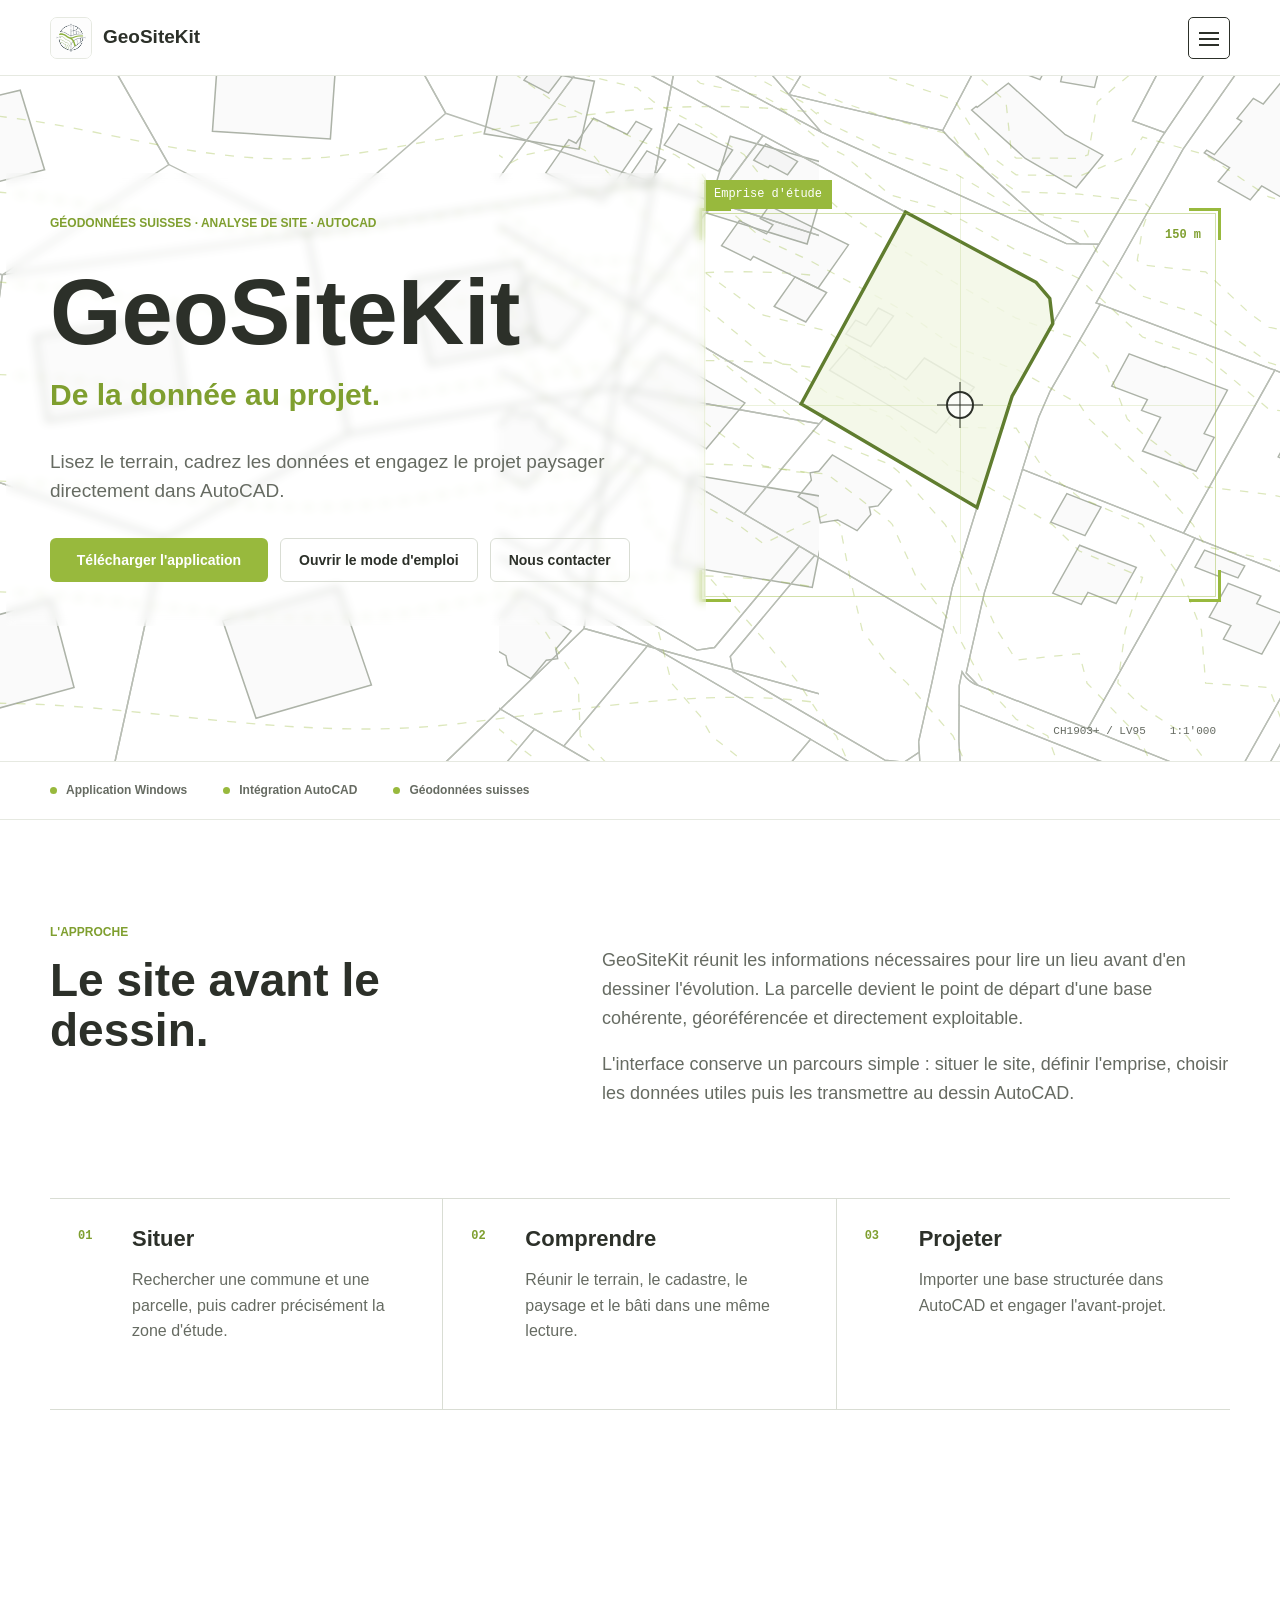
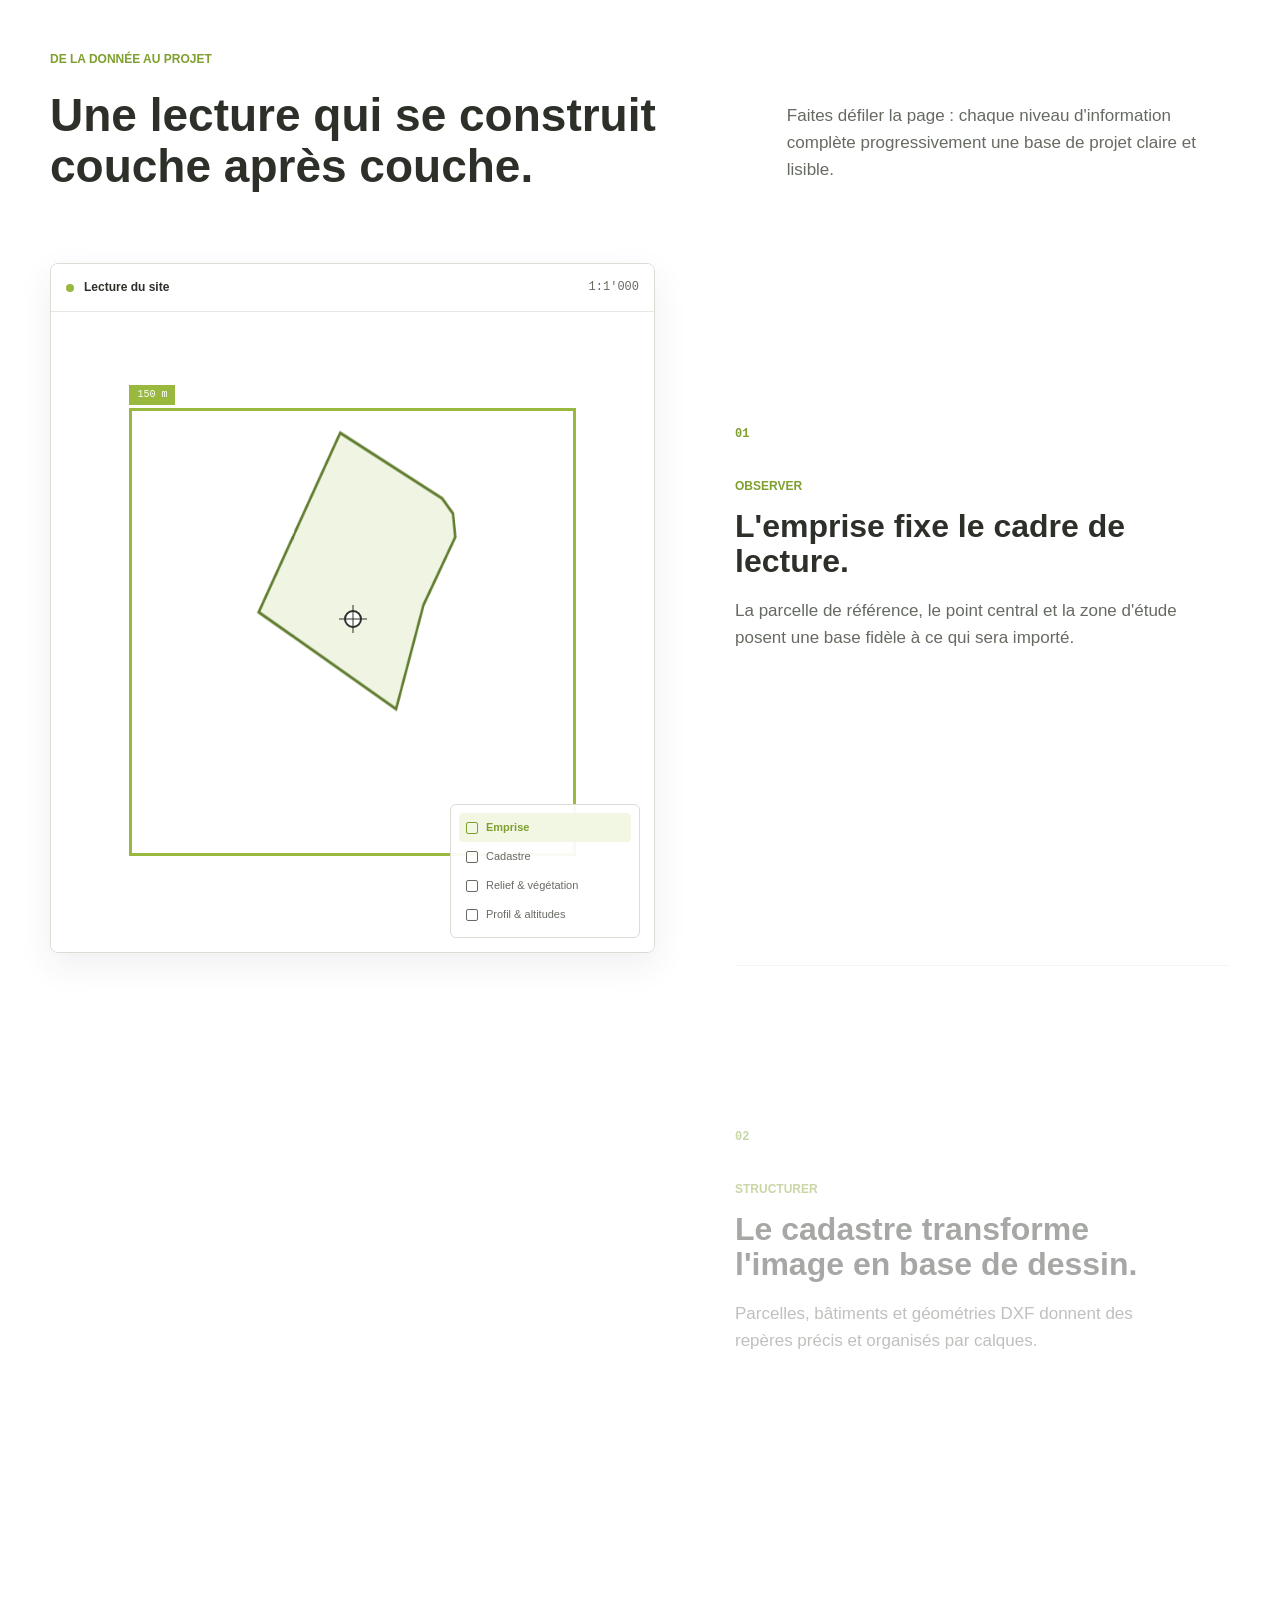
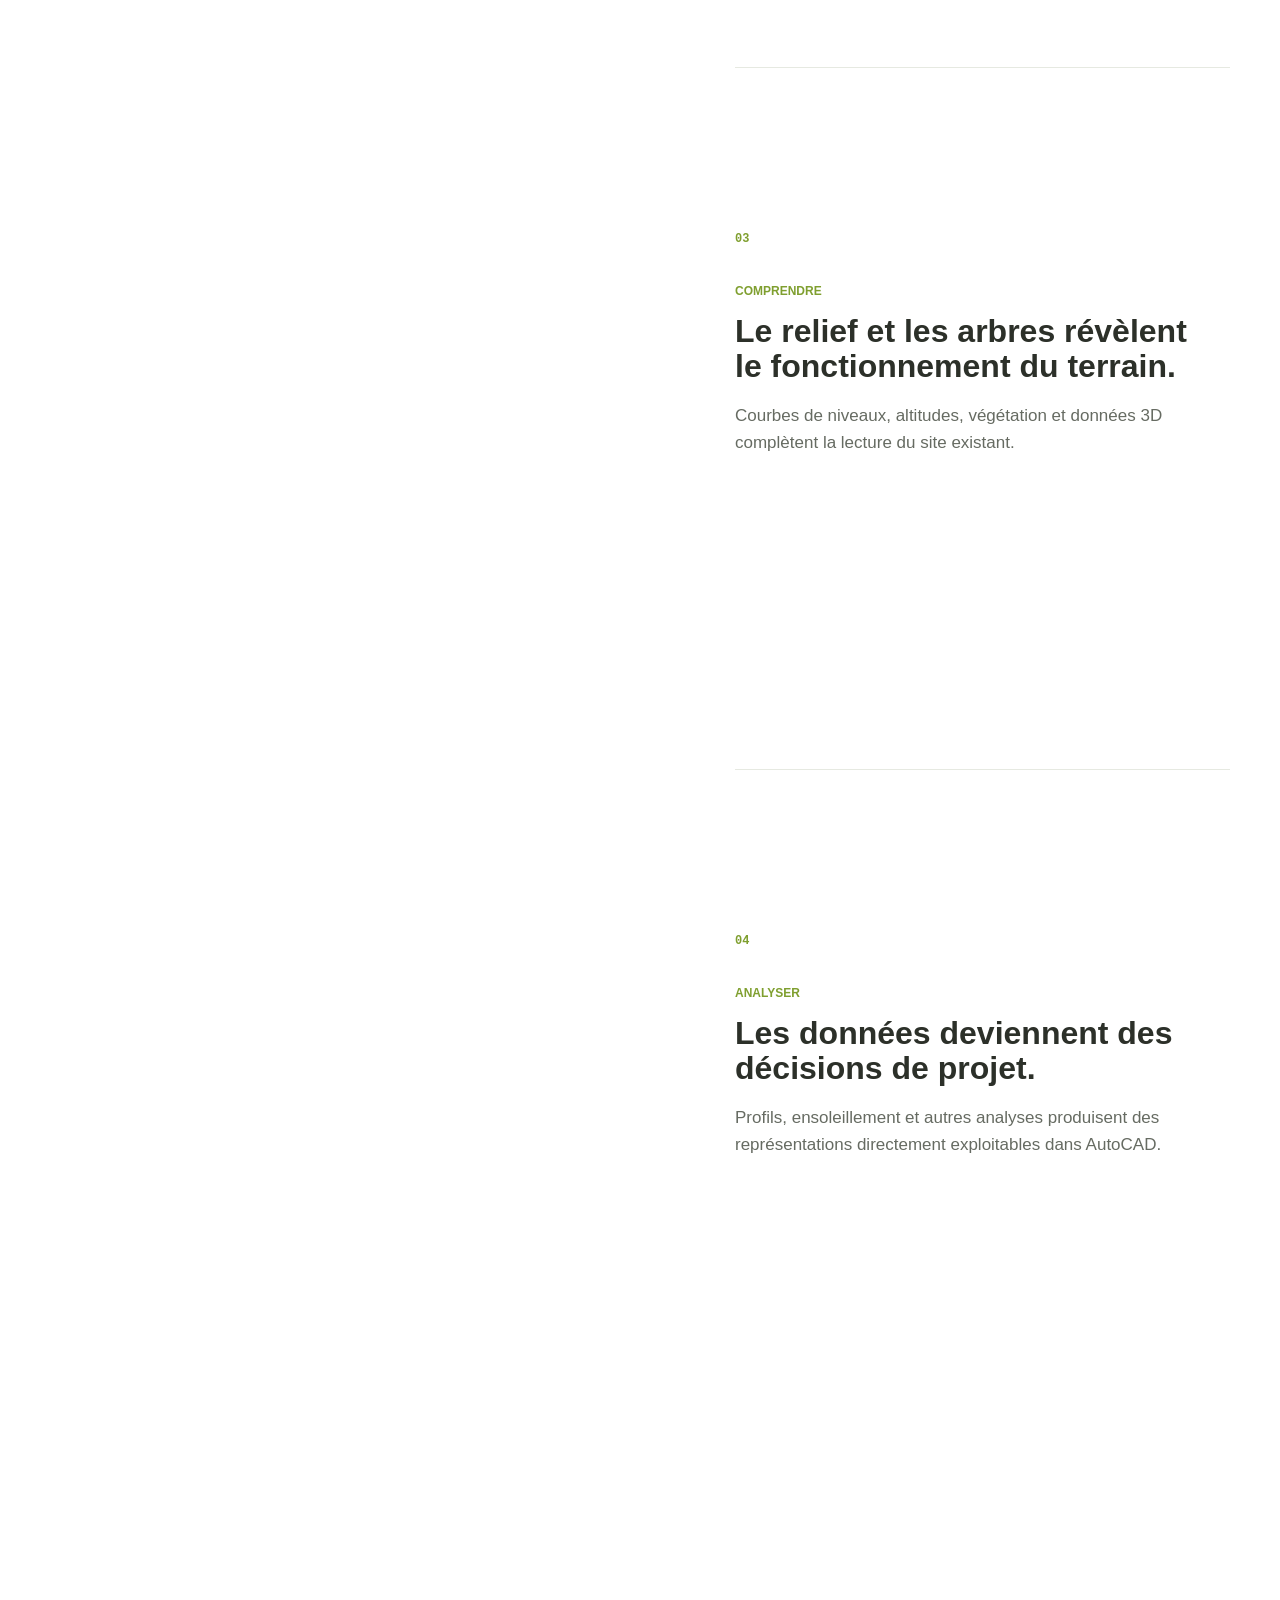
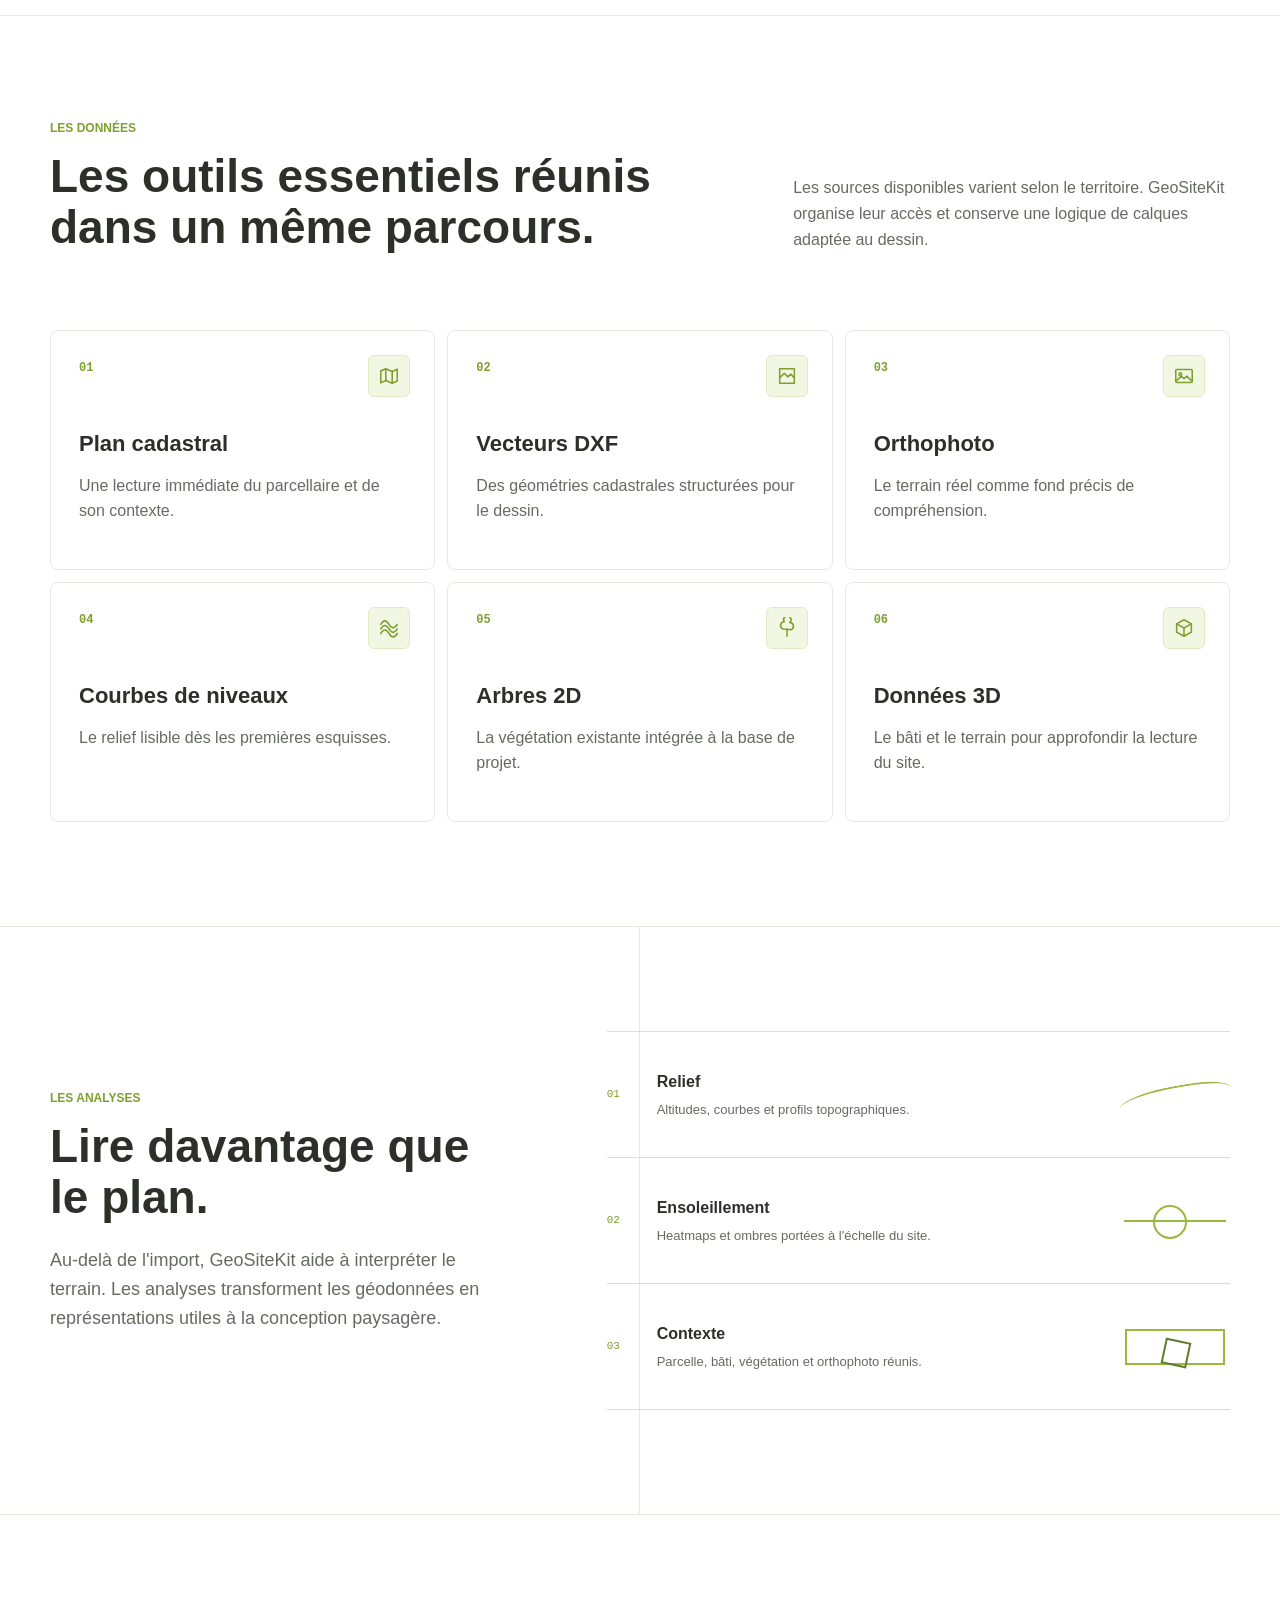
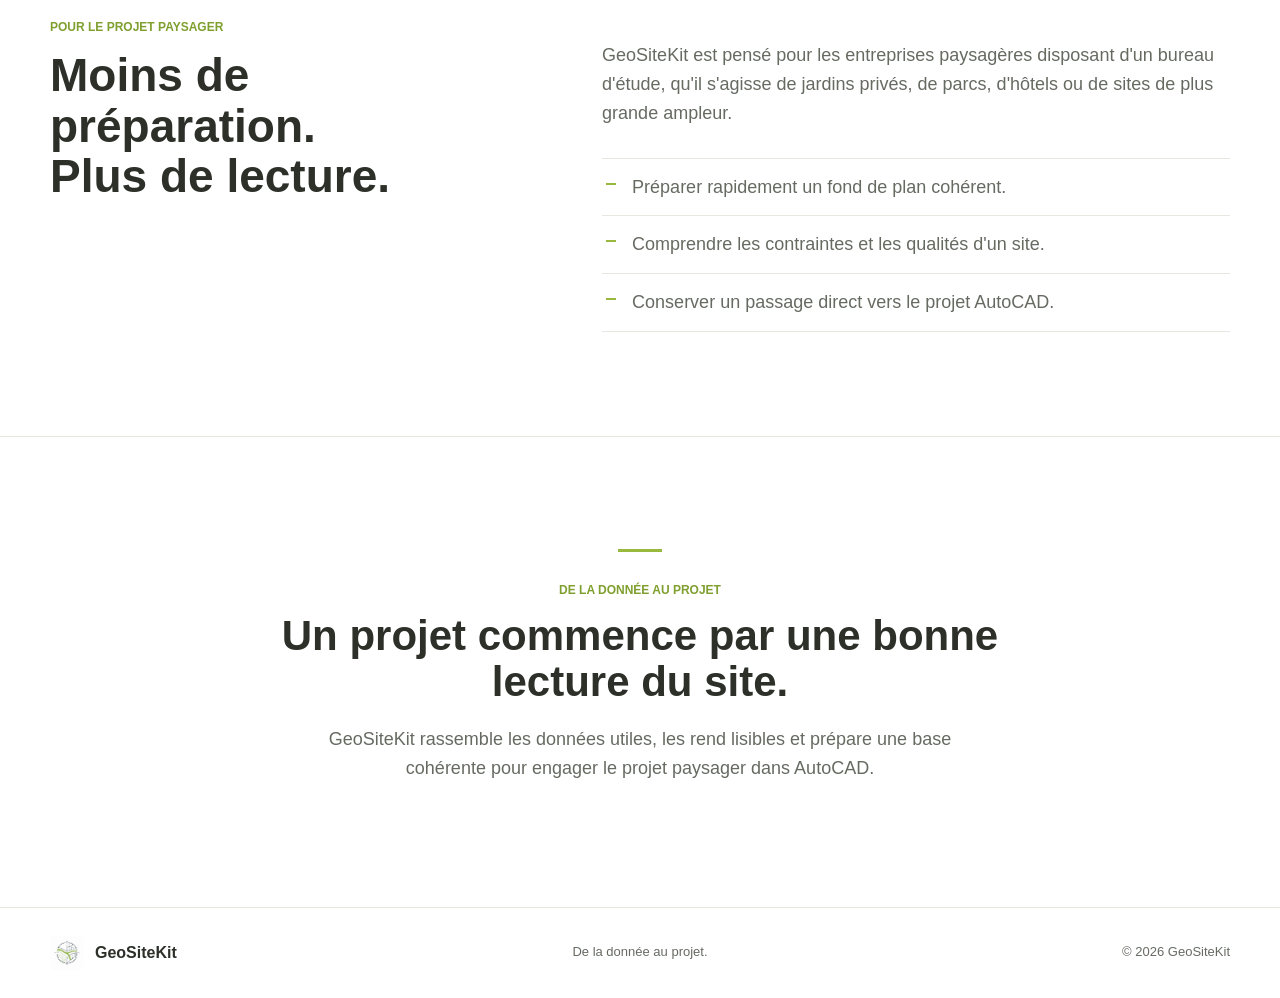
==== index.html @ 271b401c "Alleger le masque et reduire la scene d'accueil" ====
<!doctype html>
<html lang="fr">
<head>
  <meta charset="utf-8">
  <meta name="viewport" content="width=device-width, initial-scale=1">
  <meta name="description" content="GeoSiteKit rassemble et analyse les géodonnées nécessaires à la préparation des projets paysagers dans AutoCAD.">
  <meta name="theme-color" content="#ffffff">
  <meta property="og:title" content="GeoSiteKit - De la donnée au projet">
  <meta property="og:description" content="Comprendre un site et préparer une base de projet paysager à partir de géodonnées suisses.">
  <meta property="og:type" content="website">
  <meta property="og:image" content="https://www.geositekit.ch/assets/geositekit-mark-light.png?v=20260804">
  <title>GeoSiteKit - De la donnée au projet</title>
  <link rel="icon" href="assets/geositekit-mark-light.png?v=20260804" type="image/png">
  <link rel="stylesheet" href="styles.css?v=20260816">
</head>
<body>
  <a class="skip-link" href="#main">Aller au contenu</a>

  <header class="site-header" id="site-header">
    <div class="nav-shell">
      <a class="brand" href="#top" aria-label="GeoSiteKit, accueil">
        <span class="brand-mark" aria-hidden="true">
          <img src="assets/geositekit-mark-light.png?v=20260804" alt="" width="44" height="44">
        </span>
        <span>GeoSiteKit</span>
      </a>

      <button class="nav-toggle" type="button" aria-expanded="false" aria-controls="primary-nav" aria-label="Ouvrir le menu">
        <span></span><span></span><span></span>
      </button>

      <nav class="primary-nav" id="primary-nav" aria-label="Navigation principale">
        <a href="#approche">Approche</a>
        <a href="#donnees">Données</a>
        <a href="#analyse">Analyses</a>
        <a href="mode-emploi.html">Guide d'utilisation</a>
        <a href="telechargement.html" class="nav-download">Télécharger</a>
        <a href="contact.html">Contact</a>
      </nav>
    </div>
  </header>

  <main id="main">
    <section class="hero" id="top" aria-labelledby="hero-title">
      <div class="hero-scene" aria-hidden="true">
        <svg class="hero-plan-extension" viewBox="0 0 820 620" preserveAspectRatio="xMidYMid slice">
          <g class="hero-parcels" fill="none" vector-effect="non-scaling-stroke">
            <path d="M-30 16L178 0L242 112L112 198L-28 164Z"/>
            <path d="M178 0L408 -18L458 72L350 166L242 112Z"/>
            <path d="M408 -18L642 8L620 126L458 72Z"/>
            <path d="M642 8L848 58L820 190L620 126Z"/>
            <path d="M-28 164L112 198L92 354L-22 406Z"/>
            <path d="M112 198L350 166L382 322L238 404L92 354Z"/>
            <path d="M350 166L620 126L590 286L382 322Z"/>
            <path d="M620 126L820 190L838 330L590 286Z"/>
            <path d="M-22 406L92 354L238 404L196 596L-18 642Z"/>
            <path d="M238 404L382 322L590 286L566 474L392 642L196 596Z"/>
            <path d="M590 286L838 330L832 548L566 474Z"/>
            <path d="M566 474L832 548L852 650L392 642Z"/>
          </g>
          <g class="hero-buildings" vector-effect="non-scaling-stroke">
            <path d="M34 76L126 54L145 116L53 140Z"/>
            <path d="M280 30L372 36L368 92L276 86Z"/>
            <path d="M500 34L574 47L562 100L488 88Z"/>
            <path d="M680 90L758 112L740 174L662 150Z"/>
            <path d="M138 246L246 230L255 296L147 312Z"/>
            <path d="M432 202L516 188L530 252L446 268Z"/>
            <path d="M650 354L758 372L744 442L636 424Z"/>
            <path d="M284 468L374 442L400 518L310 544Z"/>
            <path d="M56 478L150 452L168 520L74 546Z"/>
          </g>
          <g class="hero-contours" fill="none" vector-effect="non-scaling-stroke">
            <path d="M-40 86C120 38 236 126 384 104S656 38 860 94"/>
            <path d="M-40 146C128 98 252 186 398 162S674 100 860 154"/>
            <path d="M-40 214C102 174 252 244 416 226S690 170 860 222"/>
            <path d="M-40 290C122 246 270 316 426 292S690 244 860 296"/>
            <path d="M-40 376C118 326 274 402 442 372S702 328 860 384"/>
            <path d="M-40 462C112 412 288 490 450 458S706 418 860 474"/>
            <path d="M-40 552C132 500 290 570 470 548S724 512 860 560"/>
          </g>
        </svg>

        <svg class="hero-plan" viewBox="0 0 900 620" preserveAspectRatio="xMidYMid slice">
          <g id="hero-ursy-parcels" class="hero-parcels" fill="none" vector-effect="non-scaling-stroke"></g>
          <g id="hero-ursy-buildings" class="hero-buildings" vector-effect="non-scaling-stroke"></g>
          <g id="hero-ursy-contours" class="hero-contours" fill="none" vector-effect="non-scaling-stroke"></g>
          <path id="hero-ursy-selection" class="hero-selection"/>
        </svg>

        <div class="hero-study-frame">
          <i class="hero-corner corner-nw"></i>
          <i class="hero-corner corner-ne"></i>
          <i class="hero-corner corner-se"></i>
          <i class="hero-corner corner-sw"></i>
          <span class="hero-frame-label">Emprise d'étude</span>
          <span class="hero-frame-radius">150 m</span>
          <span class="hero-crosshair"></span>
        </div>

        <div class="hero-plan-meta">
          <span>CH1903+ / LV95</span>
          <span>1:1'000</span>
        </div>
      </div>

      <div class="hero-content">
        <div class="hero-copy-block">
          <p class="hero-kicker">Géodonnées suisses · Analyse de site · AutoCAD</p>
          <div class="hero-heading">
            <h1 id="hero-title">GeoSiteKit</h1>
            <p class="hero-tagline">De la donnée au projet.</p>
          </div>
          <p class="hero-copy">Lisez le terrain, cadrez les données et engagez le projet paysager directement dans AutoCAD.</p>
          <div class="hero-actions">
            <a class="button button-primary button-download" href="telechargement.html?download=1">Télécharger l'application</a>
            <a class="button button-ghost" href="mode-emploi.html">Ouvrir le mode d'emploi</a>
            <a class="button button-ghost" href="contact.html">Nous contacter</a>
          </div>
        </div>
      </div>

      <div class="hero-status" aria-label="Informations produit">
        <span>Application Windows</span>
        <span>Intégration AutoCAD</span>
        <span>Géodonnées suisses</span>
      </div>
    </section>

    <section class="approach section" id="approche">
      <div class="section-shell approach-grid reveal">
        <div>
          <p class="section-label">L'approche</p>
          <h2>Le site avant le dessin.</h2>
        </div>
        <div class="approach-copy">
          <p>GeoSiteKit réunit les informations nécessaires pour lire un lieu avant d'en dessiner l'évolution. La parcelle devient le point de départ d'une base cohérente, géoréférencée et directement exploitable.</p>
          <p>L'interface conserve un parcours simple : situer le site, définir l'emprise, choisir les données utiles puis les transmettre au dessin AutoCAD.</p>
        </div>
      </div>

      <div class="section-shell workflow reveal" aria-label="Déroulement d'une préparation de site">
        <article>
          <span class="step-number">01</span>
          <div>
            <h3>Situer</h3>
            <p>Rechercher une commune et une parcelle, puis cadrer précisément la zone d'étude.</p>
          </div>
        </article>
        <article>
          <span class="step-number">02</span>
          <div>
            <h3>Comprendre</h3>
            <p>Réunir le terrain, le cadastre, le paysage et le bâti dans une même lecture.</p>
          </div>
        </article>
        <article>
          <span class="step-number">03</span>
          <div>
            <h3>Projeter</h3>
            <p>Importer une base structurée dans AutoCAD et engager l'avant-projet.</p>
          </div>
        </article>
      </div>
    </section>

    <section class="layer-story" id="donnees" aria-labelledby="layer-title">
      <div class="section-shell layer-intro reveal">
        <p class="section-label">De la donnée au projet</p>
        <h2 id="layer-title">Une lecture qui se construit couche après couche.</h2>
        <p>Faites défiler la page : chaque niveau d'information complète progressivement une base de projet claire et lisible.</p>
      </div>

      <div class="section-shell layer-layout">
        <div class="layer-stage-wrap">
          <div class="layer-stage" id="layer-stage" data-active="0" aria-label="Démonstration visuelle des couches GeoSiteKit">
            <div class="map-toolbar" aria-hidden="true">
              <span class="window-dot"></span>
              <strong>Lecture du site</strong>
              <span class="map-scale">1:1'000</span>
            </div>

            <div class="map-viewport">
              <svg class="map-overlay overlay-cadastre parallax-layer" data-depth="0.34" viewBox="0 0 900 620" preserveAspectRatio="xMidYMid slice" aria-hidden="true">
                <g id="ursy-parcels" fill="none" stroke="currentColor" stroke-width="1.35" vector-effect="non-scaling-stroke"></g>
                <g id="ursy-buildings" stroke="currentColor" stroke-width="1.4" vector-effect="non-scaling-stroke"></g>
              </svg>

              <svg class="map-overlay map-selection parallax-layer" data-depth="0.34" viewBox="0 0 900 620" preserveAspectRatio="xMidYMid slice" aria-hidden="true">
                <path id="ursy-selection"/>
              </svg>

              <svg class="map-overlay overlay-relief parallax-layer" data-depth="0.58" viewBox="0 0 900 620" preserveAspectRatio="xMidYMid slice" aria-hidden="true">
                <g id="ursy-contours" fill="none" stroke="currentColor" stroke-width="1.15" vector-effect="non-scaling-stroke"></g>
                <g fill="currentColor" stroke="none">
                  <text x="108" y="446">742.0</text>
                  <text x="674" y="194">760.0</text>
                </g>
              </svg>

              <svg class="map-overlay overlay-trees parallax-layer" data-depth="0.72" viewBox="0 0 900 620" preserveAspectRatio="xMidYMid slice" aria-hidden="true">
                <defs>
                  <g id="tree-symbol" fill="white" stroke="currentColor" stroke-width="1.45" vector-effect="non-scaling-stroke">
                    <path d="M0-23C8-23 13-18 15-12C23-11 27-4 24 3C29 11 22 19 14 19C9 27-2 28-8 21C-17 25-25 18-23 9C-30 3-26-7-18-10C-17-19-8-25 0-23Z"/>
                    <circle cx="0" cy="0" r="4" fill="none"/>
                    <path d="M-12 0H12M0-12V12" fill="none"/>
                  </g>
                </defs>
                <g>
                  <use href="#tree-symbol" transform="translate(146 164) scale(1.05)"/>
                  <use href="#tree-symbol" transform="translate(222 238) scale(.78)"/>
                  <use href="#tree-symbol" transform="translate(748 424) scale(1.18)"/>
                </g>
              </svg>

              <div class="map-outside-fade" aria-hidden="true">
                <i class="outside-top"></i>
                <i class="outside-right"></i>
                <i class="outside-bottom"></i>
                <i class="outside-left"></i>
              </div>

              <svg class="map-analysis parallax-layer" data-depth="0.9" viewBox="0 0 900 620" preserveAspectRatio="xMidYMid slice" aria-hidden="true">
                <g class="analysis-trace" fill="none" stroke="currentColor" vector-effect="non-scaling-stroke">
                  <path d="M286 132L600 350" stroke-width="1.7" stroke-dasharray="9 7"/>
                  <circle cx="286" cy="132" r="5" fill="white" stroke-width="1.7"/>
                  <circle cx="600" cy="350" r="5" fill="white" stroke-width="1.7"/>
                </g>
                <g class="analysis-labels" fill="currentColor">
                  <text x="268" y="114">A</text><text x="610" y="368">A'</text>
                </g>
              </svg>

              <svg class="profile-graphic" viewBox="0 0 540 190" preserveAspectRatio="xMidYMid meet" aria-hidden="true">
                <path class="profile-ground" d="M14 150C62 144 88 125 128 130S200 138 258 108S330 72 388 82S466 110 526 66L526 165H14Z"/>
                <path class="profile-line" d="M14 150C62 144 88 125 128 130S200 138 258 108S330 72 388 82S466 110 526 66"/>
                <path class="profile-base" d="M14 165H526"/>
                <g class="profile-points">
                  <path d="M92 125V165M258 108V165M388 82V165"/>
                  <circle cx="92" cy="125" r="3"/><circle cx="258" cy="108" r="3"/><circle cx="388" cy="82" r="3"/>
                </g>
                <g class="profile-values">
                  <text x="58" y="112">741.20 m</text>
                  <text x="224" y="95">749.65 m</text>
                  <text x="354" y="69">760.10 m</text>
                  <text x="14" y="187">PROFIL A-A'</text>
                </g>
              </svg>

              <div class="map-bbox" aria-hidden="true">
                <span class="map-center"></span>
                <small>150 m</small>
              </div>

              <div class="layer-legend" aria-hidden="true">
                <button class="legend-item is-active" type="button" data-legend="0"><i></i>Emprise</button>
                <button class="legend-item" type="button" data-legend="1"><i></i>Cadastre</button>
                <button class="legend-item" type="button" data-legend="2"><i></i>Relief & végétation</button>
                <button class="legend-item" type="button" data-legend="3"><i></i>Profil & altitudes</button>
              </div>
            </div>
          </div>
        </div>

        <div class="layer-steps">
          <article class="layer-step is-active" id="layer-emprise" data-step="0">
            <span class="step-marker">01</span>
            <p class="section-label">Observer</p>
            <h3>L'emprise fixe le cadre de lecture.</h3>
            <p>La parcelle de référence, le point central et la zone d'étude posent une base fidèle à ce qui sera importé.</p>
          </article>
          <article class="layer-step" id="layer-cadastre" data-step="1">
            <span class="step-marker">02</span>
            <p class="section-label">Structurer</p>
            <h3>Le cadastre transforme l'image en base de dessin.</h3>
            <p>Parcelles, bâtiments et géométries DXF donnent des repères précis et organisés par calques.</p>
          </article>
          <article class="layer-step" id="layer-relief" data-step="2">
            <span class="step-marker">03</span>
            <p class="section-label">Comprendre</p>
            <h3>Le relief et les arbres révèlent le fonctionnement du terrain.</h3>
            <p>Courbes de niveaux, altitudes, végétation et données 3D complètent la lecture du site existant.</p>
          </article>
          <article class="layer-step" id="layer-profil" data-step="3">
            <span class="step-marker">04</span>
            <p class="section-label">Analyser</p>
            <h3>Les données deviennent des décisions de projet.</h3>
            <p>Profils, ensoleillement et autres analyses produisent des représentations directement exploitables dans AutoCAD.</p>
          </article>
        </div>
      </div>
    </section>

    <section class="modules section" aria-labelledby="modules-title">
      <div class="section-shell">
        <div class="section-heading reveal">
          <div>
            <p class="section-label">Les données</p>
            <h2 id="modules-title">Les outils essentiels réunis dans un même parcours.</h2>
          </div>
          <p>Les sources disponibles varient selon le territoire. GeoSiteKit organise leur accès et conserve une logique de calques adaptée au dessin.</p>
        </div>

        <div class="module-grid">
          <article class="module-item reveal">
            <span class="module-icon" aria-hidden="true">
              <svg viewBox="0 0 24 24"><path d="M3 6.5 8.5 4l7 3 5.5-2.5v13L15.5 20l-7-3L3 19.5z"/><path d="M8.5 4v13M15.5 7v13"/></svg>
            </span>
            <span class="module-index">01</span>
            <h3>Plan cadastral</h3>
            <p>Une lecture immédiate du parcellaire et de son contexte.</p>
          </article>
          <article class="module-item reveal">
            <span class="module-icon" aria-hidden="true">
              <svg viewBox="0 0 24 24"><path d="M4 4h16v16H4z"/><path d="m4 14 5-5 4 4 3-3 4 4"/></svg>
            </span>
            <span class="module-index">02</span>
            <h3>Vecteurs DXF</h3>
            <p>Des géométries cadastrales structurées pour le dessin.</p>
          </article>
          <article class="module-item reveal">
            <span class="module-icon" aria-hidden="true">
              <svg viewBox="0 0 24 24"><rect x="3" y="5" width="18" height="14" rx="1"/><circle cx="8" cy="10" r="1.5"/><path d="m4 17 5-5 3 3 3-3 5 5"/></svg>
            </span>
            <span class="module-index">03</span>
            <h3>Orthophoto</h3>
            <p>Le terrain réel comme fond précis de compréhension.</p>
          </article>
          <article class="module-item reveal">
            <span class="module-icon" aria-hidden="true">
              <svg viewBox="0 0 24 24"><path d="M3 18c3-5 6-5 9 0s6 5 9 0"/><path d="M3 13c3-5 6-5 9 0s6 5 9 0"/><path d="M3 8c3-5 6-5 9 0s6 5 9 0"/></svg>
            </span>
            <span class="module-index">04</span>
            <h3>Courbes de niveaux</h3>
            <p>Le relief lisible dès les premières esquisses.</p>
          </article>
          <article class="module-item reveal">
            <span class="module-icon" aria-hidden="true">
              <svg viewBox="0 0 24 24"><path d="M12 21v-8"/><path d="M8 13a4 4 0 0 1 1-7.87A4 4 0 1 1 15 6a4 4 0 0 1 1 7.87Z"/></svg>
            </span>
            <span class="module-index">05</span>
            <h3>Arbres 2D</h3>
            <p>La végétation existante intégrée à la base de projet.</p>
          </article>
          <article class="module-item reveal">
            <span class="module-icon" aria-hidden="true">
              <svg viewBox="0 0 24 24"><path d="m12 3 8 4.5v9L12 21l-8-4.5v-9Z"/><path d="m4 7.5 8 4.5 8-4.5M12 12v9"/></svg>
            </span>
            <span class="module-index">06</span>
            <h3>Données 3D</h3>
            <p>Le bâti et le terrain pour approfondir la lecture du site.</p>
          </article>
        </div>
      </div>
    </section>

    <section class="analysis section" id="analyse" aria-labelledby="analysis-title">
      <div class="section-shell analysis-grid">
        <div class="analysis-copy reveal">
          <p class="section-label section-label-light">Les analyses</p>
          <h2 id="analysis-title">Lire davantage que le plan.</h2>
          <p>Au-delà de l'import, GeoSiteKit aide à interpréter le terrain. Les analyses transforment les géodonnées en représentations utiles à la conception paysagère.</p>
        </div>

        <div class="analysis-board reveal" aria-label="Exemples d'analyses GeoSiteKit">
          <div class="analysis-row">
            <span>01</span>
            <div><strong>Relief</strong><small>Altitudes, courbes et profils topographiques.</small></div>
            <i class="analysis-line analysis-line-profile" aria-hidden="true"></i>
          </div>
          <div class="analysis-row">
            <span>02</span>
            <div><strong>Ensoleillement</strong><small>Heatmaps et ombres portées à l'échelle du site.</small></div>
            <i class="analysis-line analysis-line-sun" aria-hidden="true"></i>
          </div>
          <div class="analysis-row">
            <span>03</span>
            <div><strong>Contexte</strong><small>Parcelle, bâti, végétation et orthophoto réunis.</small></div>
            <i class="analysis-line analysis-line-context" aria-hidden="true"></i>
          </div>
        </div>
      </div>
    </section>

    <section class="project section">
      <div class="section-shell project-grid reveal">
        <div>
          <p class="section-label">Pour le projet paysager</p>
          <h2>Moins de préparation.<br>Plus de lecture.</h2>
        </div>
        <div class="project-copy">
          <p>GeoSiteKit est pensé pour les entreprises paysagères disposant d'un bureau d'étude, qu'il s'agisse de jardins privés, de parcs, d'hôtels ou de sites de plus grande ampleur.</p>
          <ul>
            <li>Préparer rapidement un fond de plan cohérent.</li>
            <li>Comprendre les contraintes et les qualités d'un site.</li>
            <li>Conserver un passage direct vers le projet AutoCAD.</li>
          </ul>
        </div>
      </div>
    </section>

    <section class="conclusion-section" id="conclusion">
      <div class="section-shell conclusion-inner reveal">
        <span class="conclusion-rule" aria-hidden="true"></span>
        <p class="section-label">De la donnée au projet</p>
        <h2>Un projet commence par une bonne lecture du site.</h2>
        <p>GeoSiteKit rassemble les données utiles, les rend lisibles et prépare une base cohérente pour engager le projet paysager dans AutoCAD.</p>
      </div>
    </section>
  </main>

  <footer class="site-footer">
    <div class="section-shell footer-inner">
      <a class="footer-brand" href="#top">
        <img src="assets/geositekit-mark-light.png?v=20260804" alt="" width="34" height="34">
        <span>GeoSiteKit</span>
      </a>
      <p>De la donnée au projet.</p>
      <p>© <span id="year"></span> GeoSiteKit</p>
    </div>
  </footer>

  <script src="assets/ursy-scene.js?v=20260813"></script>
  <script src="script.js?v=20260811"></script>
</body>
</html>
---- styles.css ----
:root {
  --accent: #98b93d;
  --accent-dark: #7f9f2f;
  --accent-soft: #f2f7e4;
  --accent-border: #dfecc1;
  --text: #2c3029;
  --muted: #666b62;
  --border: #e6e9e1;
  --border-strong: #d9ddd4;
  --background: #ffffff;
  --card: #ffffff;
  --import: #98b93d;
  --parcel: #607d2f;
  --cyan: #7f9f2f;
  --max-width: 1180px;
  --header-height: 76px;
}

* {
  box-sizing: border-box;
}

html {
  scroll-behavior: smooth;
  scroll-padding-top: 88px;
}

body {
  margin: 0;
  overflow-x: hidden;
  background: var(--background);
  color: var(--text);
  font-family: "Segoe UI", Roboto, Arial, Helvetica, sans-serif;
  font-size: 16px;
  line-height: 1.6;
  letter-spacing: 0;
  -webkit-font-smoothing: antialiased;
}

img,
svg {
  display: block;
  max-width: 100%;
}

a {
  color: inherit;
}

button,
input {
  font: inherit;
}

.skip-link {
  position: fixed;
  z-index: 200;
  top: 12px;
  left: 12px;
  padding: 9px 13px;
  border-radius: 5px;
  background: var(--card);
  color: var(--text);
  transform: translateY(-160%);
}

.skip-link:focus {
  transform: translateY(0);
}

.site-header {
  position: fixed;
  z-index: 100;
  top: 0;
  right: 0;
  left: 0;
  height: var(--header-height);
  border-bottom: 1px solid var(--border);
  background: rgba(255, 255, 255, 0.97);
  color: var(--text);
  transition: background-color 180ms ease, color 180ms ease, border-color 180ms ease;
}

.site-header.is-scrolled {
  border-bottom: 1px solid var(--border);
  background: rgba(255, 255, 255, 0.97);
  color: var(--text);
  backdrop-filter: blur(12px);
}

.site-header.is-scrolled .brand,
.site-header.is-scrolled .primary-nav a,
.site-header.is-scrolled .nav-toggle {
  color: var(--text);
}

.nav-shell,
.section-shell {
  width: min(calc(100% - 48px), var(--max-width));
  margin: 0 auto;
}

.nav-shell {
  height: 100%;
  display: flex;
  align-items: center;
  justify-content: space-between;
  border-bottom: 0;
}

.site-header.is-scrolled .nav-shell {
  border-bottom-color: transparent;
}

.brand,
.footer-brand {
  display: inline-flex;
  align-items: center;
  gap: 11px;
  font-weight: 750;
  text-decoration: none;
}

.brand {
  font-size: 19px;
}

.brand-mark {
  position: relative;
  width: 42px;
  height: 42px;
  flex: 0 0 42px;
  overflow: hidden;
  border: 1px solid var(--border);
  border-radius: 7px;
  background: #ffffff;
}

.brand-mark img {
  position: absolute;
  inset: 0;
  width: 100%;
  height: 100%;
  object-fit: contain;
}

.brand-mark.image-missing::after {
  position: absolute;
  inset: 0;
  display: grid;
  place-items: center;
  color: var(--text);
  content: "GK";
  font-family: Consolas, "Courier New", monospace;
  font-size: 12px;
  font-weight: 700;
}

.primary-nav {
  position: absolute;
  top: 66px;
  right: max(24px, calc((100% - var(--max-width)) / 2));
  z-index: 30;
  width: 286px;
  padding: 12px;
  display: none;
  align-items: stretch;
  flex-direction: column;
  gap: 0;
  border: 1px solid var(--border-strong);
  border-radius: 7px;
  background: #ffffff;
  color: var(--text);
  box-shadow: 0 18px 38px rgba(44, 48, 41, 0.12);
}

.primary-nav.is-open {
  display: flex;
}

.primary-nav a {
  padding: 10px 9px;
  border-radius: 4px;
  font-size: 13px;
  font-weight: 650;
  text-decoration: none;
}

.primary-nav a:hover,
.primary-nav a:focus-visible,
.primary-nav a[aria-current="page"] {
  background: var(--accent-soft);
  color: var(--accent-dark);
  outline: none;
}

.primary-nav .nav-download {
  color: var(--accent-dark);
  font-weight: 750;
}


.nav-toggle {
  display: block;
  width: 42px;
  height: 42px;
  padding: 10px;
  border: 1px solid currentColor;
  border-radius: 5px;
  background: transparent;
  color: inherit;
  cursor: pointer;
}

.nav-toggle span {
  display: block;
  width: 100%;
  height: 2px;
  margin: 4px 0;
  background: currentColor;
  transition: opacity 160ms ease, transform 160ms ease;
}

.nav-toggle[aria-expanded="true"] span:nth-child(1) {
  transform: translateY(6px) rotate(45deg);
}

.nav-toggle[aria-expanded="true"] span:nth-child(2) {
  opacity: 0;
}

.nav-toggle[aria-expanded="true"] span:nth-child(3) {
  transform: translateY(-6px) rotate(-45deg);
}

.hero {
  position: relative;
  height: min(820px, calc(100svh - 32px));
  min-height: 700px;
  overflow: hidden;
  border-bottom: 1px solid var(--border);
  background: #ffffff;
  color: var(--text);
}

.hero-scene {
  position: absolute;
  z-index: 1;
  top: var(--header-height);
  right: 0;
  bottom: 58px;
  left: 0;
  overflow: hidden;
  pointer-events: none;
  transform: translate3d(0, calc(var(--hero-shift, 0px) * 0.32), 0);
}

.hero-plan {
  position: absolute;
  top: -4%;
  right: -5%;
  width: min(66vw, 1040px);
  height: 108%;
  max-width: none;
}

.hero-plan-extension {
  position: absolute;
  top: -8%;
  left: -4%;
  width: min(68vw, 1100px);
  height: 116%;
  max-width: none;
}

.hero-parcels path {
  fill: none;
  stroke: #b9beb5;
  stroke-width: 1.15;
}

.hero-buildings path {
  fill: rgba(44, 48, 41, 0.025);
  stroke: #adb3a8;
  stroke-width: 1.2;
}

.hero-contours path {
  fill: none;
  stroke: var(--accent);
  stroke-width: 1.05;
  stroke-dasharray: 7 8;
  opacity: 0.34;
}

.hero-selection {
  fill: rgba(242, 247, 228, 0.82);
  stroke: var(--parcel);
  stroke-width: 3.4;
  vector-effect: non-scaling-stroke;
}

.hero-study-frame {
  position: absolute;
  top: 20%;
  right: max(5vw, calc((100% - var(--max-width)) / 2));
  width: min(40vw, 560px);
  height: 56%;
  border: 1px solid rgba(152, 185, 61, 0.44);
}

.hero-study-frame::before,
.hero-study-frame::after {
  position: absolute;
  background: rgba(152, 185, 61, 0.18);
  content: "";
}

.hero-study-frame::before {
  top: 50%;
  right: -8%;
  left: -8%;
  height: 1px;
}

.hero-study-frame::after {
  top: -10%;
  bottom: -10%;
  left: 50%;
  width: 1px;
}

.hero-corner {
  position: absolute;
  z-index: 2;
  width: 32px;
  height: 32px;
  border-color: var(--accent);
  border-style: solid;
}

.corner-nw { top: -6px; left: -6px; border-width: 3px 0 0 3px; }
.corner-ne { top: -6px; right: -6px; border-width: 3px 3px 0 0; }
.corner-se { right: -6px; bottom: -6px; border-width: 0 3px 3px 0; }
.corner-sw { bottom: -6px; left: -6px; border-width: 0 0 3px 3px; }

.hero-frame-label,
.hero-frame-radius,
.hero-plan-meta {
  font-family: Consolas, "Courier New", monospace;
  letter-spacing: 0;
}

.hero-frame-label {
  position: absolute;
  top: -34px;
  left: -1px;
  padding: 5px 10px;
  background: var(--accent);
  color: #ffffff;
  font-size: 12px;
}

.hero-frame-radius {
  position: absolute;
  top: 12px;
  right: 14px;
  color: var(--accent-dark);
  font-size: 12px;
  font-weight: 700;
}

.hero-crosshair {
  position: absolute;
  z-index: 3;
  top: 50%;
  left: 50%;
  width: 28px;
  height: 28px;
  border: 2px solid var(--text);
  border-radius: 50%;
  background: rgba(255, 255, 255, 0.72);
  transform: translate(-50%, -50%);
}

.hero-crosshair::before,
.hero-crosshair::after {
  position: absolute;
  top: 50%;
  left: 50%;
  background: var(--text);
  content: "";
  transform: translate(-50%, -50%);
}

.hero-crosshair::before { width: 46px; height: 1px; }
.hero-crosshair::after { width: 1px; height: 46px; }

.hero-plan-meta {
  position: absolute;
  right: max(5vw, calc((100% - var(--max-width)) / 2));
  bottom: 20px;
  display: flex;
  gap: 24px;
  color: var(--muted);
  font-size: 11px;
}

.hero-content {
  position: relative;
  z-index: 3;
  width: min(calc(100% - 48px), var(--max-width));
  height: calc(100% - 58px);
  margin: 0 auto;
  padding: 112px 0 74px;
  display: flex;
  align-items: center;
}

.hero-kicker,
.section-label {
  margin: 0 0 14px;
  color: var(--accent-dark);
  font-size: 12px;
  font-weight: 750;
  line-height: 1.4;
  text-transform: uppercase;
}

.hero-kicker {
  margin-bottom: 30px;
  color: var(--accent-dark);
}

.hero-heading {
  min-width: 0;
}

.hero-heading {
  max-width: 660px;
  margin-bottom: 28px;
}

.hero-copy-block {
  width: min(700px, 61%);
  margin-left: -44px;
  padding: 42px 44px 44px;
  border: 0;
  border-radius: 0;
  background: rgba(255, 255, 255, 0.24);
  box-shadow: none;
  backdrop-filter: blur(4px);
  -webkit-backdrop-filter: blur(4px);
}

h1,
h2,
h3,
p {
  letter-spacing: 0;
}

h1,
h2,
h3 {
  margin-top: 0;
  line-height: 1.1;
}

h1 {
  max-width: 760px;
  margin-bottom: 8px;
  font-size: 92px;
  font-weight: 730;
}

h2 {
  max-width: 780px;
  margin-bottom: 24px;
  font-size: 46px;
  font-weight: 690;
}

h3 {
  margin-bottom: 12px;
  font-size: 22px;
}

.hero-tagline {
  margin: 0;
  color: var(--accent-dark);
  font-size: 30px;
  font-weight: 660;
}

.hero-copy {
  max-width: 560px;
  margin: 0 0 32px;
  font-size: 19px;
  line-height: 1.55;
  color: var(--muted);
}

.hero-actions {
  display: flex;
  flex-wrap: wrap;
  gap: 12px;
}

.hero-actions .button-download {
  min-width: 218px;
}

.button {
  min-height: 44px;
  display: inline-flex;
  align-items: center;
  justify-content: center;
  padding: 10px 18px;
  border: 1px solid transparent;
  border-radius: 6px;
  font-size: 14px;
  font-weight: 700;
  text-decoration: none;
  transition: background-color 160ms ease, border-color 160ms ease, color 160ms ease, transform 160ms ease;
}

.button:hover,
.button:focus-visible {
  transform: translateY(-2px);
}

.button-primary {
  background: var(--accent);
  color: #ffffff;
}

.button-primary:hover,
.button-primary:focus-visible {
  background: var(--accent-dark);
}

.button-ghost {
  border-color: var(--border-strong);
  color: var(--text);
}

.button-ghost:hover,
.button-ghost:focus-visible {
  border-color: var(--accent);
  background: var(--accent-soft);
  color: var(--accent-dark);
}

.map-center {
  z-index: 2;
  position: absolute;
  top: 50%;
  left: 50%;
  width: 18px;
  height: 18px;
  border: 2px solid var(--text);
  border-radius: 50%;
  transform: translate(-50%, -50%);
}

.map-center::before,
.map-center::after {
  position: absolute;
  top: 50%;
  left: 50%;
  background: var(--text);
  content: "";
  transform: translate(-50%, -50%);
}

.map-center::before { width: 28px; height: 1px; }
.map-center::after { width: 1px; height: 28px; }

.hero-status {
  position: absolute;
  z-index: 4;
  right: 0;
  bottom: 0;
  left: 0;
  min-height: 58px;
  padding: 14px max(24px, calc((100% - var(--max-width)) / 2));
  display: flex;
  align-items: center;
  gap: 36px;
  border-top: 1px solid var(--border);
  background: #ffffff;
  color: var(--muted);
  font-size: 12px;
  font-weight: 650;
}

.hero-status span {
  display: inline-flex;
  align-items: center;
  gap: 9px;
}

.hero-status span::before {
  width: 7px;
  height: 7px;
  border-radius: 50%;
  background: var(--accent);
  content: "";
}

.section {
  padding: 104px 0;
}

.approach {
  background: #ffffff;
}

.approach-grid,
.project-grid {
  display: grid;
  grid-template-columns: minmax(280px, 0.85fr) minmax(380px, 1.15fr);
  gap: 88px;
  align-items: start;
}

.approach-copy,
.project-copy {
  padding-top: 22px;
  color: var(--muted);
  font-size: 18px;
}

.approach-copy p:first-child,
.project-copy p:first-child {
  margin-top: 0;
}

.workflow {
  margin-top: 72px;
  display: grid;
  grid-template-columns: repeat(3, 1fr);
  border-top: 1px solid var(--border-strong);
  border-bottom: 1px solid var(--border-strong);
}

.workflow article {
  min-height: 210px;
  padding: 28px;
  display: grid;
  grid-template-columns: 40px 1fr;
  gap: 14px;
  border-right: 1px solid var(--border-strong);
}

.workflow article:last-child {
  border-right: 0;
}

.step-number,
.module-index,
.step-marker {
  color: var(--accent-dark);
  font-family: Consolas, "Courier New", monospace;
  font-size: 12px;
  font-weight: 700;
}

.workflow p,
.module-item p {
  margin-bottom: 0;
  color: var(--muted);
}

.layer-story {
  padding: 104px 0 0;
  background: #ffffff;
}

.layer-intro {
  display: grid;
  grid-template-columns: 1.2fr 0.8fr;
  gap: 72px;
  align-items: end;
}

.layer-intro .section-label {
  grid-column: 1 / -1;
  margin-bottom: -50px;
}

.layer-intro h2 {
  margin-bottom: 0;
}

.layer-intro > p:last-child {
  margin: 0 0 8px;
  color: var(--muted);
  font-size: 17px;
}

.layer-layout {
  margin-top: 72px;
  display: grid;
  grid-template-columns: minmax(500px, 1.1fr) minmax(330px, 0.9fr);
  gap: 80px;
  align-items: stretch;
}

.layer-stage-wrap {
  position: sticky;
  top: 94px;
  height: fit-content;
  align-self: start;
}

.layer-stage {
  height: min(690px, calc(100vh - 122px));
  min-height: 540px;
  overflow: hidden;
  border: 1px solid var(--border-strong);
  border-radius: 8px;
  background: #ffffff;
  box-shadow: 0 12px 34px rgba(44, 48, 41, 0.08);
}

.map-toolbar {
  height: 48px;
  padding: 0 15px;
  display: flex;
  align-items: center;
  gap: 10px;
  border-bottom: 1px solid var(--border);
  background: #ffffff;
  color: var(--text);
  font-size: 12px;
}

.window-dot {
  width: 8px;
  height: 8px;
  border-radius: 50%;
  background: var(--accent);
}

.map-scale {
  margin-left: auto;
  color: var(--muted);
  font-family: Consolas, "Courier New", monospace;
}

.map-viewport {
  --bbox-top: 15%;
  --bbox-side: 13%;
  --bbox-bottom: 15%;
  position: relative;
  height: calc(100% - 48px);
  overflow: hidden;
  background: #ffffff;
}

.map-overlay,
.map-analysis {
  position: absolute;
  inset: -4%;
  width: 108%;
  height: 108%;
}

.map-overlay {
  max-width: none;
  opacity: 0;
  transform: translate3d(0, var(--layer-offset, 0), 0);
  transition: opacity 480ms ease, transform 480ms ease;
  will-change: transform, opacity;
}

.overlay-cadastre {
  color: #777d73;
}

.overlay-cadastre .cad-building {
  fill: rgba(119, 125, 115, 0.08);
}

.overlay-relief {
  color: var(--accent);
}

.overlay-relief path {
  stroke-dasharray: 7 5;
}

.overlay-relief text {
  font-family: Consolas, "Courier New", monospace;
  font-size: 11px;
}

.overlay-trees {
  color: var(--accent-dark);
}

.map-selection {
  z-index: 3;
  color: var(--parcel);
  opacity: 1;
  pointer-events: none;
}

.map-selection path {
  fill: rgba(152, 185, 61, 0.14);
  stroke: currentColor;
  stroke-width: 3;
  stroke-linecap: square;
  stroke-linejoin: miter;
  vector-effect: non-scaling-stroke;
}

.map-selection text {
  fill: var(--parcel);
  font-family: Consolas, "Courier New", monospace;
  font-size: 15px;
  font-weight: 700;
}

.overlay-cadastre,
.map-selection,
.overlay-relief {
  scale: 0.83636 1;
  transform-origin: center;
}

.layer-stage[data-active="1"] .overlay-cadastre,
.layer-stage[data-active="2"] .overlay-cadastre,
.layer-stage[data-active="3"] .overlay-cadastre {
  opacity: 0.9;
}

.layer-stage[data-active="2"] .overlay-relief,
.layer-stage[data-active="2"] .overlay-trees {
  opacity: 0.96;
}

.layer-stage[data-active="3"] .overlay-cadastre {
  opacity: 0.28;
}

.layer-stage[data-active="3"] .overlay-relief,
.layer-stage[data-active="3"] .overlay-trees {
  opacity: 0.2;
}

.map-outside-fade {
  position: absolute;
  inset: 0;
  z-index: 2;
  pointer-events: none;
  opacity: 0;
  transition: opacity 420ms ease;
}

.layer-stage[data-active="1"] .map-outside-fade,
.layer-stage[data-active="2"] .map-outside-fade,
.layer-stage[data-active="3"] .map-outside-fade {
  opacity: 1;
}

.map-outside-fade i {
  position: absolute;
  display: block;
  background: rgba(255, 255, 255, 0.82);
}

.outside-top {
  inset: 0 0 auto;
  height: var(--bbox-top);
}

.outside-bottom {
  inset: auto 0 0;
  height: var(--bbox-bottom);
}

.outside-left {
  top: var(--bbox-top);
  bottom: var(--bbox-bottom);
  left: 0;
  width: var(--bbox-side);
}

.outside-right {
  top: var(--bbox-top);
  right: 0;
  bottom: var(--bbox-bottom);
  width: var(--bbox-side);
}

.map-analysis {
  inset: 0;
  width: 100%;
  height: 100%;
  opacity: 0;
  transform: translate3d(0, var(--layer-offset, 0), 0);
  transition: opacity 520ms ease;
}

.layer-stage[data-active="3"] .map-analysis {
  opacity: 1;
}

.layer-stage[data-active="3"] .map-viewport {
  --bbox-bottom: 32%;
}

.map-analysis {
  z-index: 3;
  color: var(--accent-dark);
}

.analysis-labels,
.profile-values {
  font-family: Consolas, "Courier New", monospace;
  font-size: 14px;
  font-weight: 700;
}

.profile-sheet {
  vector-effect: non-scaling-stroke;
}

.profile-ground {
  fill: rgba(152, 185, 61, 0.13);
  stroke: none;
}

.profile-line,
.profile-base,
.profile-points path {
  fill: none;
  stroke: currentColor;
  stroke-width: 1.8;
  vector-effect: non-scaling-stroke;
}

.profile-points circle {
  fill: #ffffff;
  stroke: currentColor;
  stroke-width: 1.8;
  vector-effect: non-scaling-stroke;
}

.profile-graphic {
  position: absolute;
  z-index: 4;
  bottom: 1.5%;
  left: 4%;
  width: 50%;
  height: 28%;
  color: var(--accent-dark);
  opacity: 0;
  transition: opacity 420ms ease;
}

.layer-stage[data-active="3"] .profile-graphic {
  opacity: 1;
}

.profile-graphic .profile-values {
  font-size: 15px;
}

.map-bbox {
  position: absolute;
  z-index: 4;
  inset: var(--bbox-top) var(--bbox-side) var(--bbox-bottom);
  border: 3px solid var(--import);
  box-shadow: none;
  transition: inset 420ms ease;
}

.map-bbox small {
  position: absolute;
  top: -26px;
  left: -3px;
  padding: 2px 8px;
  background: var(--import);
  color: #ffffff;
  font-family: Consolas, "Courier New", monospace;
  font-size: 10px;
}

.map-center {
  top: 47%;
  left: 50%;
  border-color: var(--text);
  background: #ffffff;
}

.layer-stage[data-active="3"] .map-center {
  top: 61%;
}

.map-center::before,
.map-center::after {
  background: var(--text);
}

.layer-legend {
  position: absolute;
  z-index: 5;
  right: 14px;
  bottom: 14px;
  width: 190px;
  padding: 8px;
  border: 1px solid var(--border-strong);
  border-radius: 6px;
  background: rgba(255, 255, 255, 0.94);
}

.legend-item {
  width: 100%;
  border: 0;
  background: transparent;
  font-family: inherit;
  text-align: left;
  cursor: pointer;
  min-height: 29px;
  padding: 5px 7px;
  display: flex;
  align-items: center;
  gap: 8px;
  border-radius: 4px;
  color: var(--muted);
  font-size: 11px;
  transition: background-color 220ms ease, color 220ms ease;
}

.legend-item:hover,
.legend-item:focus-visible {
  background: var(--accent-soft);
  color: var(--accent-dark);
  outline: none;
}

.legend-item i {
  width: 12px;
  height: 12px;
  border: 1px solid currentColor;
  border-radius: 2px;
}

.legend-item.is-active {
  background: var(--accent-soft);
  color: var(--accent-dark);
  font-weight: 700;
}

.layer-steps {
  padding-bottom: 16vh;
}

.layer-step {
  min-height: 78vh;
  padding: 18vh 0 64px;
  border-top: 1px solid var(--border);
  opacity: 0.42;
  scroll-margin-top: 98px;
  transition: opacity 280ms ease;
}

.layer-step:first-child {
  border-top: 0;
}

.layer-step.is-active {
  opacity: 1;
}

.layer-step .step-marker {
  display: block;
  margin-bottom: 34px;
}

.layer-step h3 {
  max-width: 460px;
  font-size: 32px;
}

.layer-step > p:last-child {
  max-width: 460px;
  color: var(--muted);
  font-size: 17px;
}

.modules {
  border-top: 1px solid var(--border);
  background: #ffffff;
}

.section-heading {
  margin-bottom: 54px;
  display: grid;
  grid-template-columns: minmax(300px, 1.2fr) minmax(280px, 0.8fr);
  gap: 88px;
  align-items: end;
}

.section-heading > p {
  margin-bottom: 24px;
  color: var(--muted);
}

.module-grid {
  display: grid;
  grid-template-columns: repeat(3, 1fr);
  gap: 12px;
}

.module-item {
  position: relative;
  min-height: 240px;
  padding: 28px;
  overflow: hidden;
  border: 1px solid var(--border);
  border-radius: 8px;
  background: var(--card);
  transition: border-color 180ms ease, transform 180ms ease, box-shadow 180ms ease;
}

.module-item:hover {
  border-color: var(--accent-border);
  box-shadow: 0 12px 28px rgba(44, 48, 41, 0.08);
  transform: translateY(-3px);
}

.module-icon {
  position: absolute;
  top: 24px;
  right: 24px;
  width: 42px;
  height: 42px;
  padding: 9px;
  border: 1px solid var(--accent-border);
  border-radius: 6px;
  background: var(--accent-soft);
  color: var(--accent-dark);
}

.module-icon svg {
  width: 100%;
  height: 100%;
  fill: none;
  stroke: currentColor;
  stroke-width: 1.7;
  stroke-linecap: round;
  stroke-linejoin: round;
}

.module-index {
  display: block;
  margin-bottom: 54px;
}

.analysis {
  position: relative;
  overflow: hidden;
  border-top: 1px solid var(--border);
  border-bottom: 1px solid var(--border);
  background: #ffffff;
  color: var(--text);
}

.analysis::before {
  position: absolute;
  top: 0;
  bottom: 0;
  left: calc(50% - 1px);
  width: 1px;
  background: var(--border);
  content: "";
}

.analysis-grid {
  display: grid;
  grid-template-columns: minmax(320px, 0.85fr) minmax(440px, 1.15fr);
  gap: 96px;
  align-items: center;
}

.section-label-light {
  color: var(--accent-dark);
}

.analysis-copy > p:last-child {
  max-width: 590px;
  color: var(--muted);
  font-size: 18px;
}

.analysis-board {
  border-top: 1px solid var(--border-strong);
}

.analysis-row {
  min-height: 126px;
  display: grid;
  grid-template-columns: 34px minmax(210px, 1fr) 110px;
  gap: 16px;
  align-items: center;
  border-bottom: 1px solid var(--border-strong);
}

.analysis-row > span {
  color: var(--accent-dark);
  font-family: Consolas, "Courier New", monospace;
  font-size: 11px;
}

.analysis-row strong,
.analysis-row small {
  display: block;
}

.analysis-row small {
  margin-top: 5px;
  color: var(--muted);
  font-size: 13px;
}

.analysis-line {
  position: relative;
  width: 100%;
  height: 50px;
  display: block;
}

.analysis-line::before,
.analysis-line::after {
  position: absolute;
  content: "";
}

.analysis-line-profile::before {
  right: 0;
  bottom: 8px;
  left: 0;
  height: 24px;
  border-top: 2px solid var(--accent);
  border-radius: 50% 42% 0 0;
  transform: skewY(-10deg);
}

.analysis-line-sun::before {
  top: 9px;
  left: 33px;
  width: 30px;
  height: 30px;
  border: 2px solid var(--accent);
  border-radius: 50%;
}

.analysis-line-sun::after {
  top: 24px;
  right: 4px;
  left: 4px;
  height: 2px;
  background: var(--accent);
}

.analysis-line-context::before {
  inset: 7px 5px;
  border: 2px solid var(--import);
}

.analysis-line-context::after {
  top: 18px;
  left: 43px;
  width: 22px;
  height: 22px;
  border: 2px solid var(--parcel);
  transform: rotate(12deg);
}

.project {
  background: #ffffff;
}

.project-copy ul {
  margin: 30px 0 0;
  padding: 0;
  list-style: none;
}

.project-copy li {
  position: relative;
  padding: 14px 0 14px 30px;
  border-top: 1px solid var(--border);
}

.project-copy li:last-child {
  border-bottom: 1px solid var(--border);
}

.project-copy li::before {
  position: absolute;
  top: 24px;
  left: 4px;
  width: 10px;
  height: 2px;
  background: var(--accent);
  content: "";
}

.conclusion-section {
  padding: 112px 0 124px;
  border-top: 1px solid var(--border);
  background: #ffffff;
}

.conclusion-inner {
  max-width: 830px;
  text-align: center;
}

.conclusion-rule {
  width: 44px;
  height: 3px;
  margin: 0 auto 30px;
  display: block;
  background: var(--accent);
}

.conclusion-inner .section-label {
  color: var(--accent-dark);
}

.conclusion-inner h2 {
  max-width: 760px;
  margin: 0 auto 20px;
  font-size: 42px;
}

.conclusion-inner > p:last-child {
  max-width: 690px;
  margin: 0 auto;
  color: var(--muted);
  font-size: 18px;
}

.site-footer {
  padding: 28px 0;
  border-top: 1px solid var(--border);
  background: #ffffff;
  color: var(--muted);
}

.footer-inner {
  display: grid;
  grid-template-columns: 1fr 1fr 1fr;
  align-items: center;
  gap: 24px;
  font-size: 13px;
}

.footer-inner p {
  margin: 0;
}

.footer-inner p:nth-child(2) {
  text-align: center;
}

.footer-inner p:last-child {
  text-align: right;
}

.footer-brand {
  color: var(--text);
  font-size: 16px;
}

.footer-brand img {
  width: 34px;
  height: 34px;
  border-radius: 5px;
}

.footer-brand.image-missing::before {
  width: 34px;
  height: 34px;
  display: grid;
  place-items: center;
  border: 1px solid var(--border);
  border-radius: 5px;
  content: "GK";
  font-family: Consolas, "Courier New", monospace;
  font-size: 10px;
}

.reveal {
  opacity: 0;
  transform: translateY(22px);
  transition: opacity 560ms ease, transform 560ms ease;
}

.reveal.is-visible {
  opacity: 1;
  transform: translateY(0);
}

@media (max-width: 1040px) {
  .hero-plan {
    right: -18%;
    width: 82vw;
  }

  .hero-study-frame {
    right: 3vw;
    width: 46vw;
  }

  .layer-layout {
    grid-template-columns: minmax(440px, 1.05fr) minmax(300px, 0.95fr);
    gap: 48px;
  }

  .analysis-grid {
    gap: 60px;
  }
}

@media (max-width: 860px) {
  :root {
    --header-height: 68px;
  }

  .hero {
    height: auto;
    min-height: 860px;
  }

  .site-header {
    color: var(--text);
  }

  .nav-toggle {
    display: block;
  }

  .primary-nav {
    top: 60px;
    right: 24px;
    left: 24px;
    width: auto;
    padding: 14px;
  }

  .primary-nav a {
    padding: 10px 8px;
  }

  .hero-content {
    height: auto;
    min-height: 860px;
    padding: 118px 0 390px;
    align-items: flex-start;
  }

  .hero-copy-block {
    width: min(640px, 100%);
    margin-left: 0;
    padding: 36px;
  }

  .hero-scene {
    top: 470px;
  }

  .hero-plan {
    top: -15%;
    right: -12%;
    width: 106%;
    height: 122%;
  }

  .hero-plan-extension {
    display: none;
  }

  .hero-study-frame {
    top: 14%;
    right: 6%;
    width: 68%;
    height: 64%;
  }

  .hero-plan-meta {
    right: 6%;
    bottom: 12px;
  }

  .approach-grid,
  .section-heading,
  .analysis-grid,
  .project-grid,
  .layer-intro {
    grid-template-columns: 1fr;
    gap: 32px;
  }

  .layer-intro .section-label {
    grid-column: auto;
    margin-bottom: -12px;
  }

  .approach-copy,
  .project-copy {
    padding-top: 0;
  }

  .workflow,
  .module-grid {
    grid-template-columns: 1fr 1fr;
  }

  .workflow article:nth-child(2) {
    border-right: 0;
  }

  .workflow article:last-child {
    grid-column: 1 / -1;
    border-top: 1px solid var(--border-strong);
  }

  .layer-layout {
    grid-template-columns: 1fr;
    gap: 0;
  }

  .layer-stage-wrap {
    top: 78px;
    z-index: 4;
  }

  .layer-stage {
    height: 54vh;
    min-height: 410px;
  }

  .layer-step {
    min-height: 82svh;
    padding: 34px 0 42vh;
    background: rgba(255, 255, 255, 0.97);
    scroll-margin-top: calc(54vh + 86px);
  }

  .analysis::before {
    display: none;
  }

}

@media (max-width: 620px) {
  .nav-shell,
  .section-shell,
  .hero-content {
    width: min(calc(100% - 32px), var(--max-width));
  }

  .brand {
    font-size: 17px;
  }

  .brand-mark {
    width: 38px;
    height: 38px;
    flex-basis: 38px;
  }

  .hero {
    height: auto;
    min-height: 900px;
  }

  .hero-content {
    min-height: 900px;
    padding: 108px 0 370px;
  }

  .hero-copy-block {
    padding: 28px 24px 30px;
  }

  .hero-kicker {
    margin-bottom: 22px;
  }

  .hero-heading {
    margin-bottom: 24px;
  }

  h1 {
    font-size: 50px;
  }

  h2 {
    font-size: 34px;
  }

  .hero-tagline {
    font-size: 23px;
  }

  .hero-copy {
    max-width: 440px;
    font-size: 17px;
  }

  .hero-actions {
    display: grid;
    grid-template-columns: 1fr;
  }

  .hero-actions .button-download {
    min-width: 0;
  }

  .hero-scene {
    top: 560px;
    bottom: 86px;
  }

  .hero-plan {
    top: -10%;
    right: -30%;
    width: 138%;
    height: 118%;
  }

  .hero-study-frame {
    top: 15%;
    right: 7%;
    width: 82%;
    height: 63%;
  }

  .hero-frame-label {
    top: -30px;
    font-size: 11px;
  }

  .hero-frame-radius,
  .hero-plan-meta {
    font-size: 10px;
  }

  .hero-status {
    padding: 12px 16px;
    align-items: flex-start;
    flex-direction: column;
    gap: 4px;
  }

  .section {
    padding: 76px 0;
  }

  .workflow,
  .module-grid {
    grid-template-columns: 1fr;
  }

  .workflow article,
  .workflow article:nth-child(2) {
    min-height: 0;
    border-right: 0;
    border-bottom: 1px solid var(--border-strong);
  }

  .workflow article:last-child {
    grid-column: auto;
    border-top: 0;
    border-bottom: 0;
  }

  .layer-story {
    padding-top: 76px;
  }

  .layer-layout {
    width: 100%;
  }

  .layer-stage-wrap {
    top: 68px;
  }

  .layer-stage {
    height: 44svh;
    min-height: 320px;
    border-right: 0;
    border-left: 0;
    border-radius: 0;
  }

  .layer-legend {
    right: 8px;
    bottom: 8px;
    width: 156px;
  }

  .legend-item {
    min-height: 25px;
    padding: 3px 5px;
    font-size: 10px;
  }

  .map-viewport {
    --bbox-top: 13%;
    --bbox-side: 9%;
    --bbox-bottom: 13%;
  }

  .layer-steps {
    width: min(calc(100% - 32px), var(--max-width));
    margin: 0 auto;
  }

  .layer-step {
    min-height: 82svh;
    padding: 28px 0 40vh;
    scroll-margin-top: calc(44svh + 76px);
  }

  .layer-step h3 {
    font-size: 27px;
  }

  .module-item {
    min-height: 220px;
  }

  .analysis-row {
    min-height: 138px;
    grid-template-columns: 28px 1fr;
  }

  .analysis-line {
    display: none;
  }

  .conclusion-section {
    padding: 82px 0 90px;
  }

  .conclusion-inner h2 {
    font-size: 32px;
  }

  .conclusion-inner > p:last-child {
    font-size: 16px;
  }

  .footer-inner {
    grid-template-columns: 1fr;
    gap: 9px;
  }

  .footer-inner p:nth-child(2),
  .footer-inner p:last-child {
    text-align: left;
  }
}

@media (prefers-reduced-motion: reduce) {
  html {
    scroll-behavior: auto;
  }

  *,
  *::before,
  *::after {
    scroll-behavior: auto !important;
    transition-duration: 0.01ms !important;
    animation-duration: 0.01ms !important;
  }

  .parallax-layer,
  .reveal {
    transform: none !important;
  }

  .reveal {
    opacity: 1;
  }
}
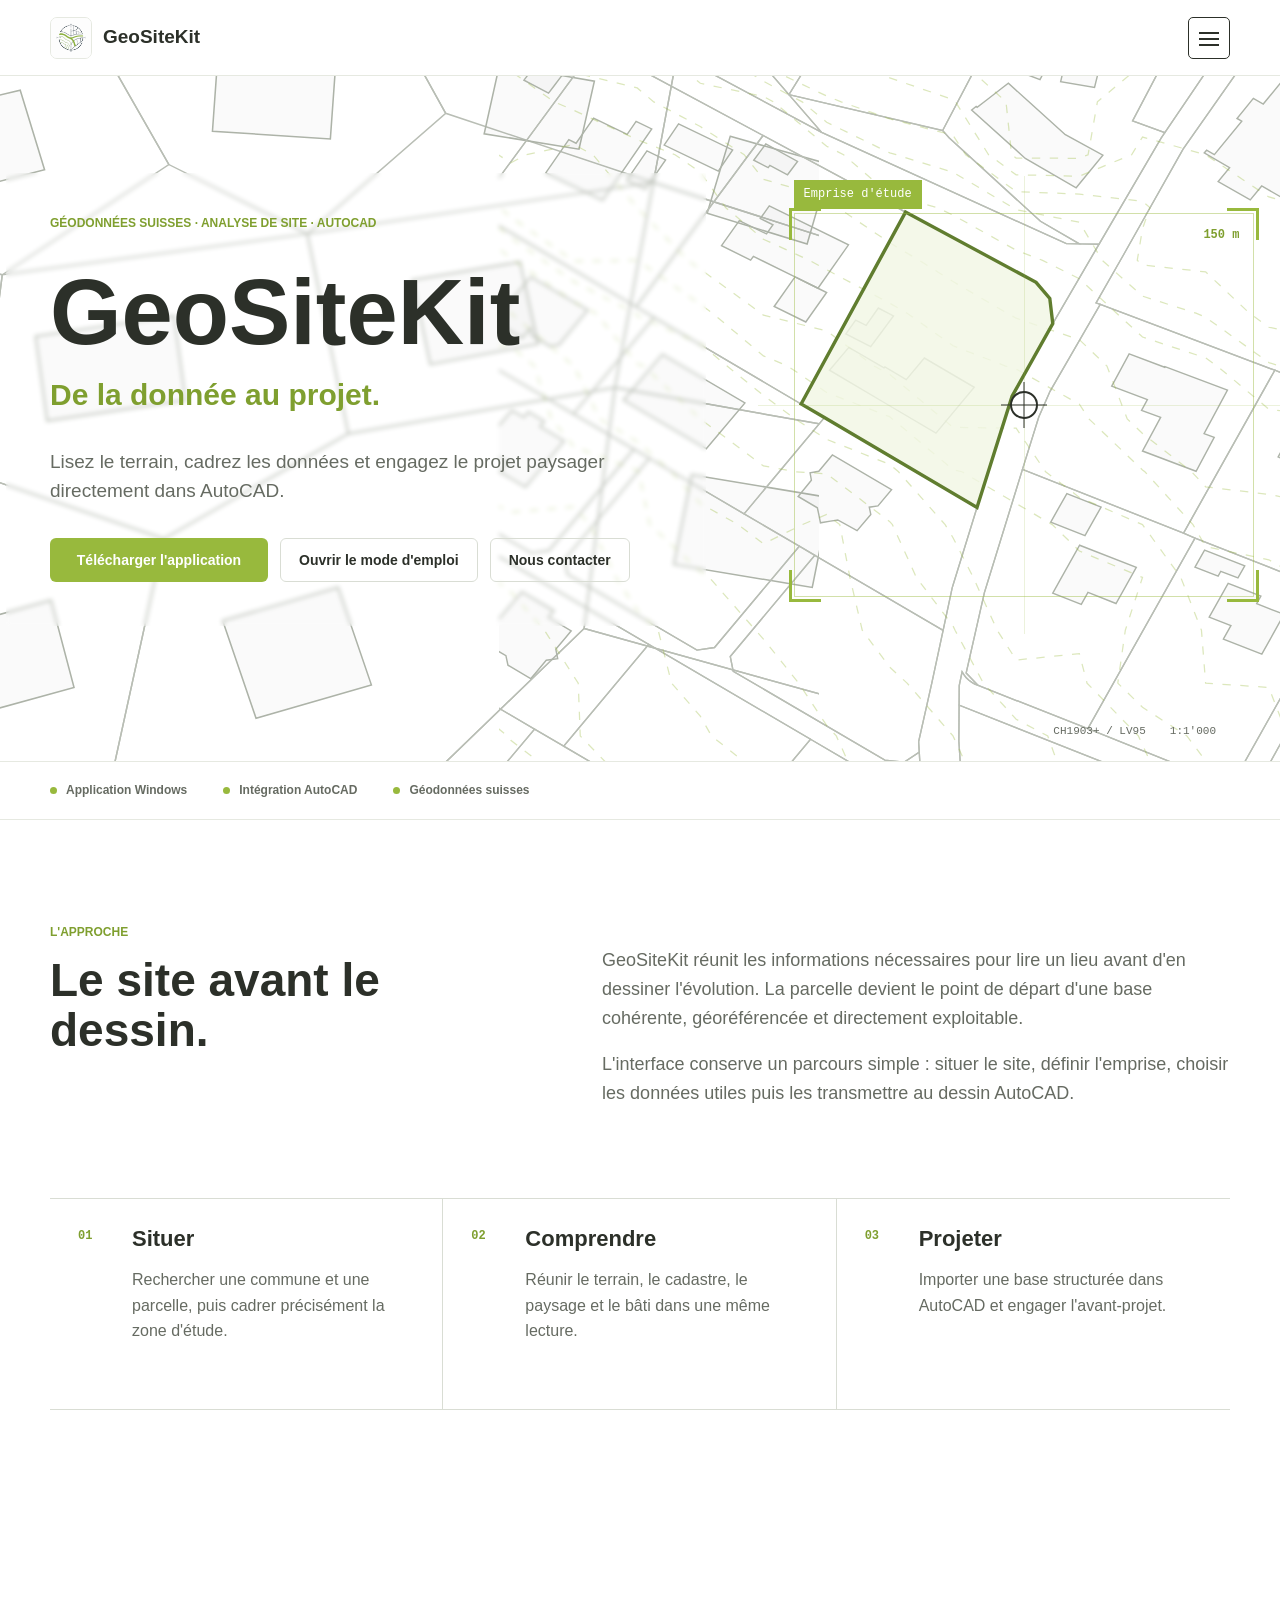
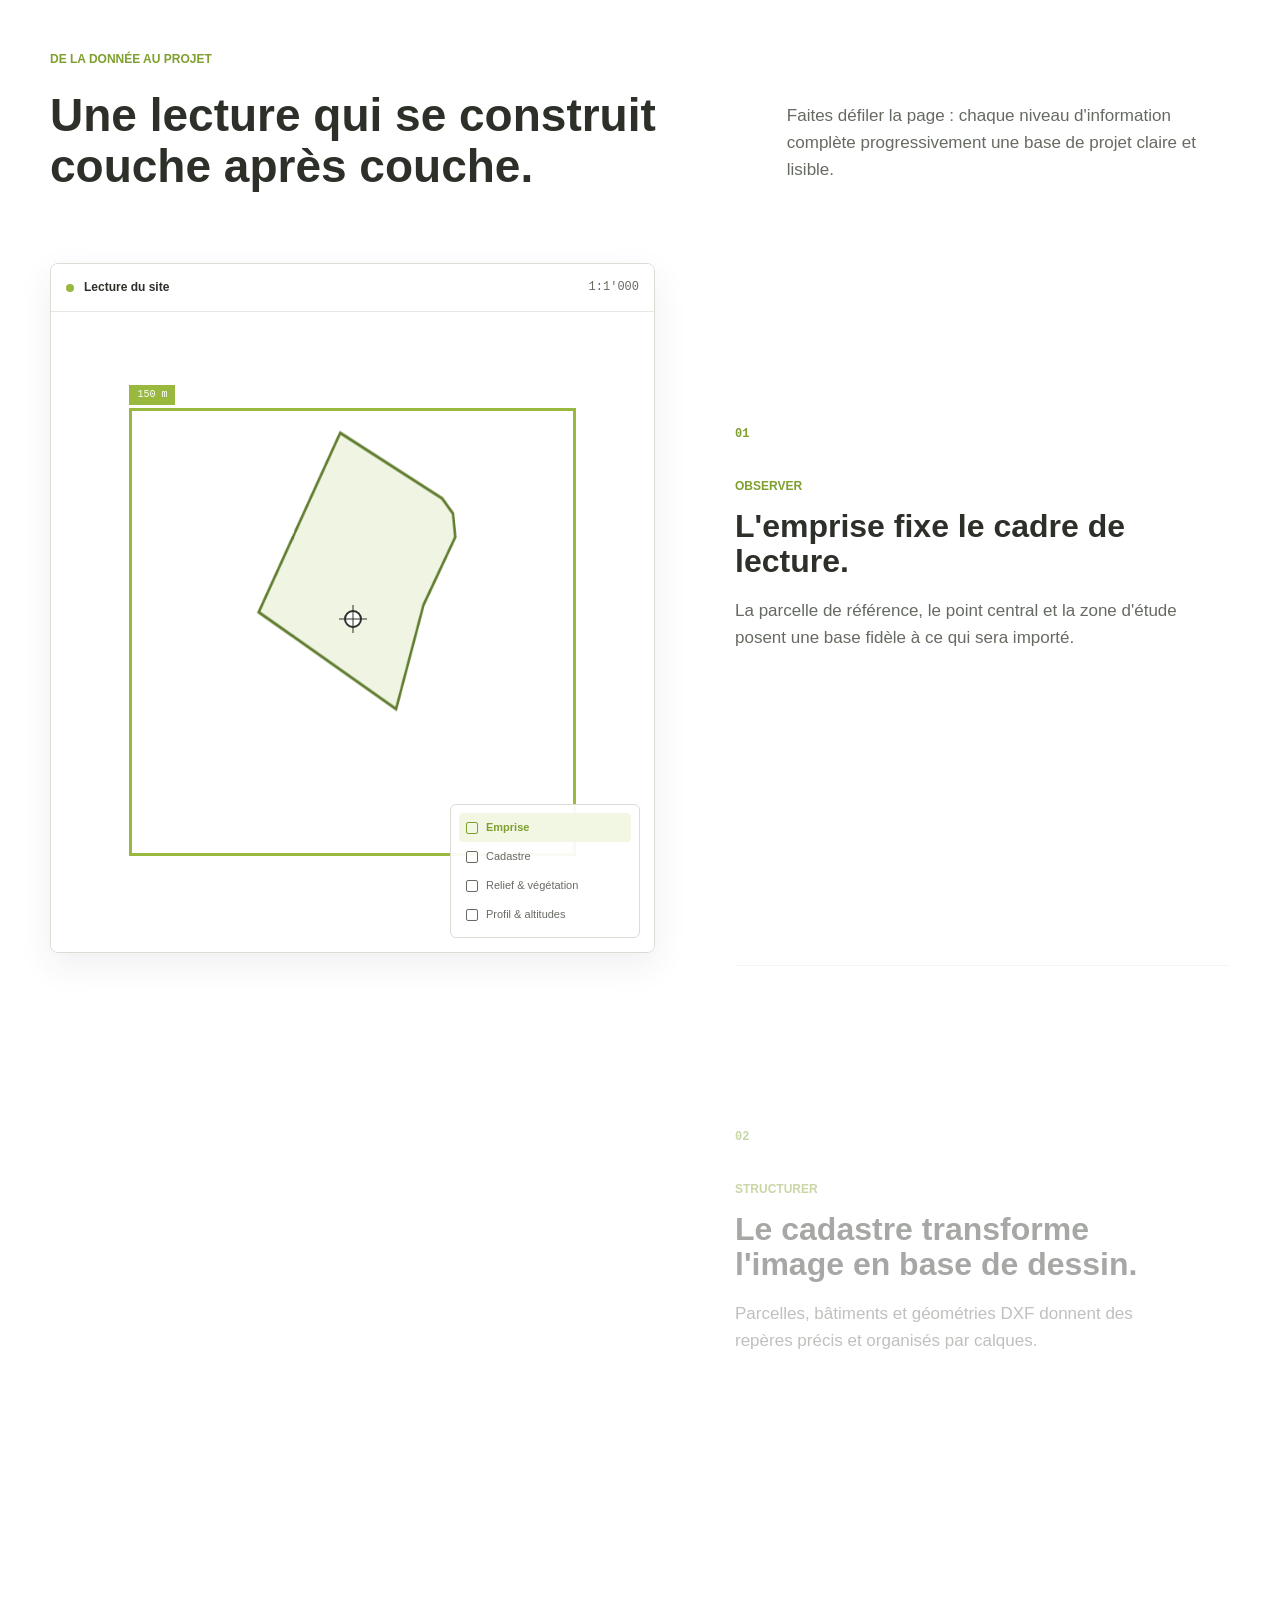
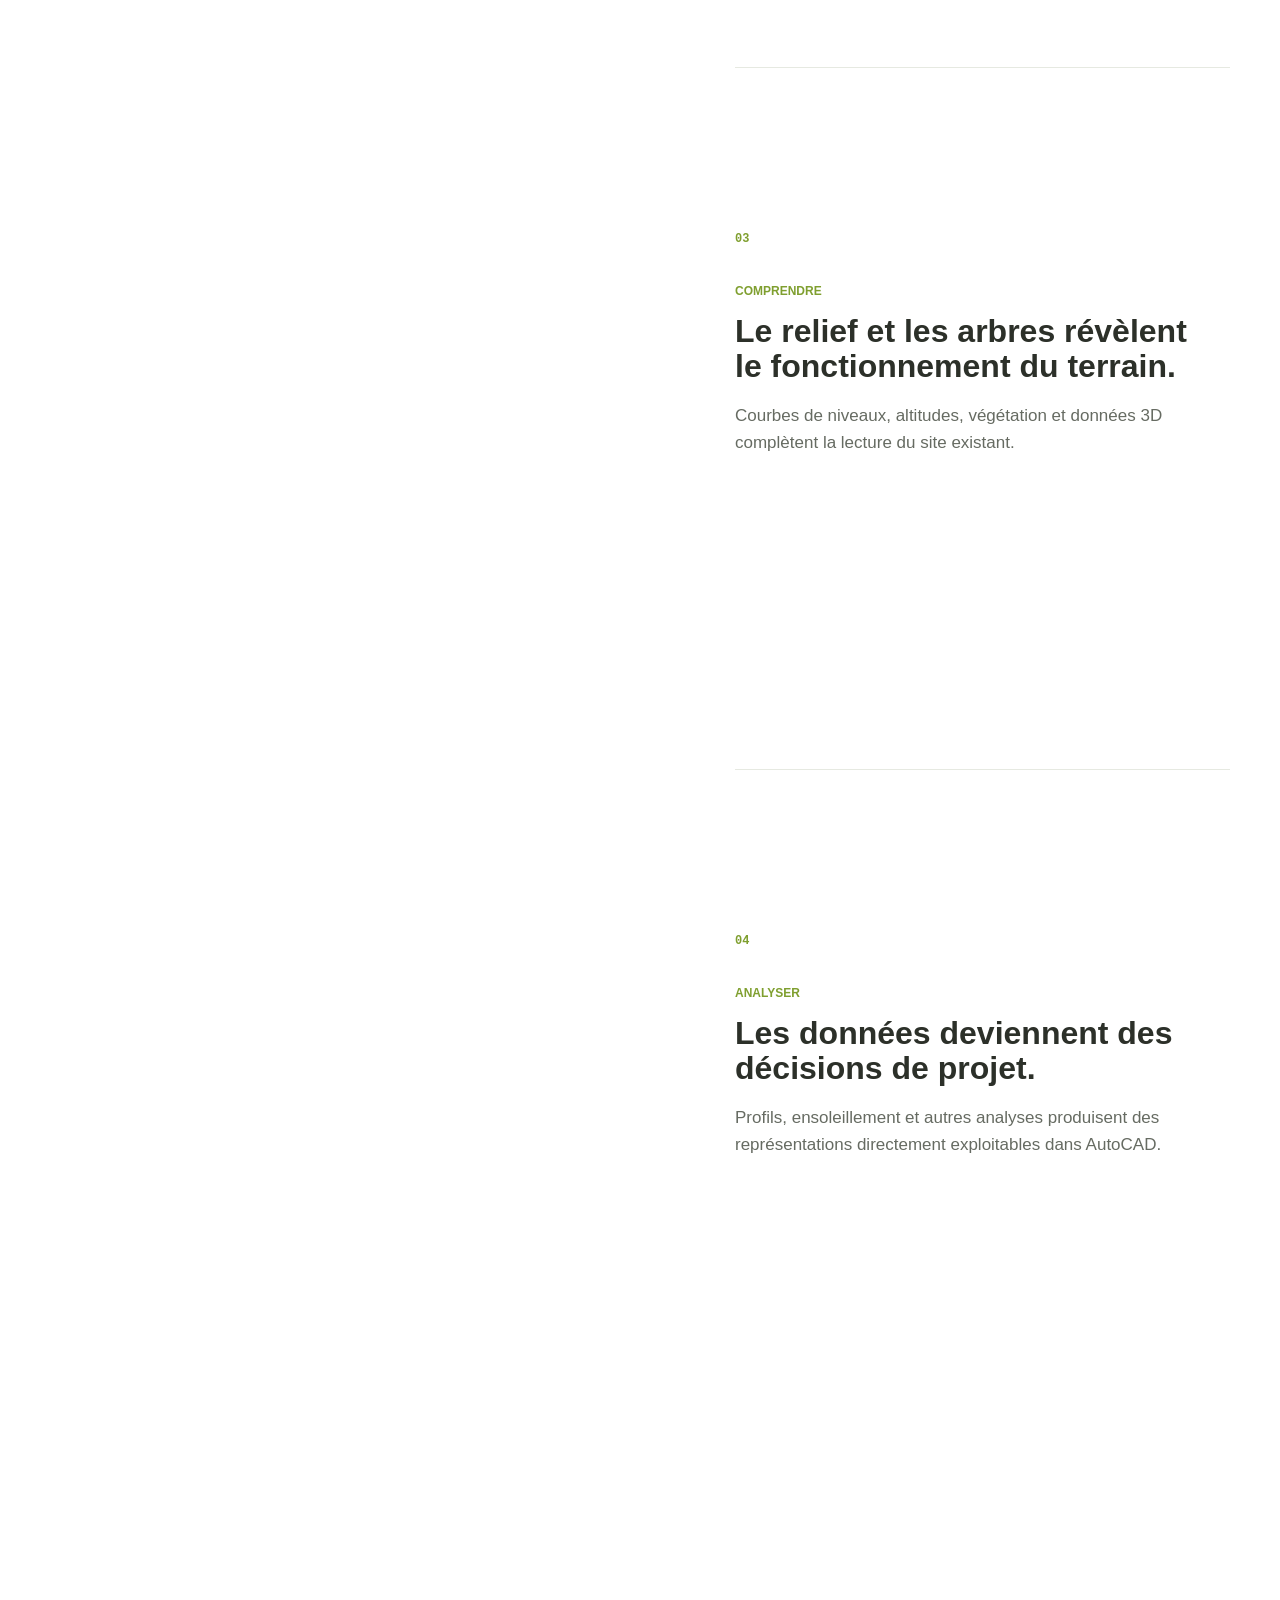
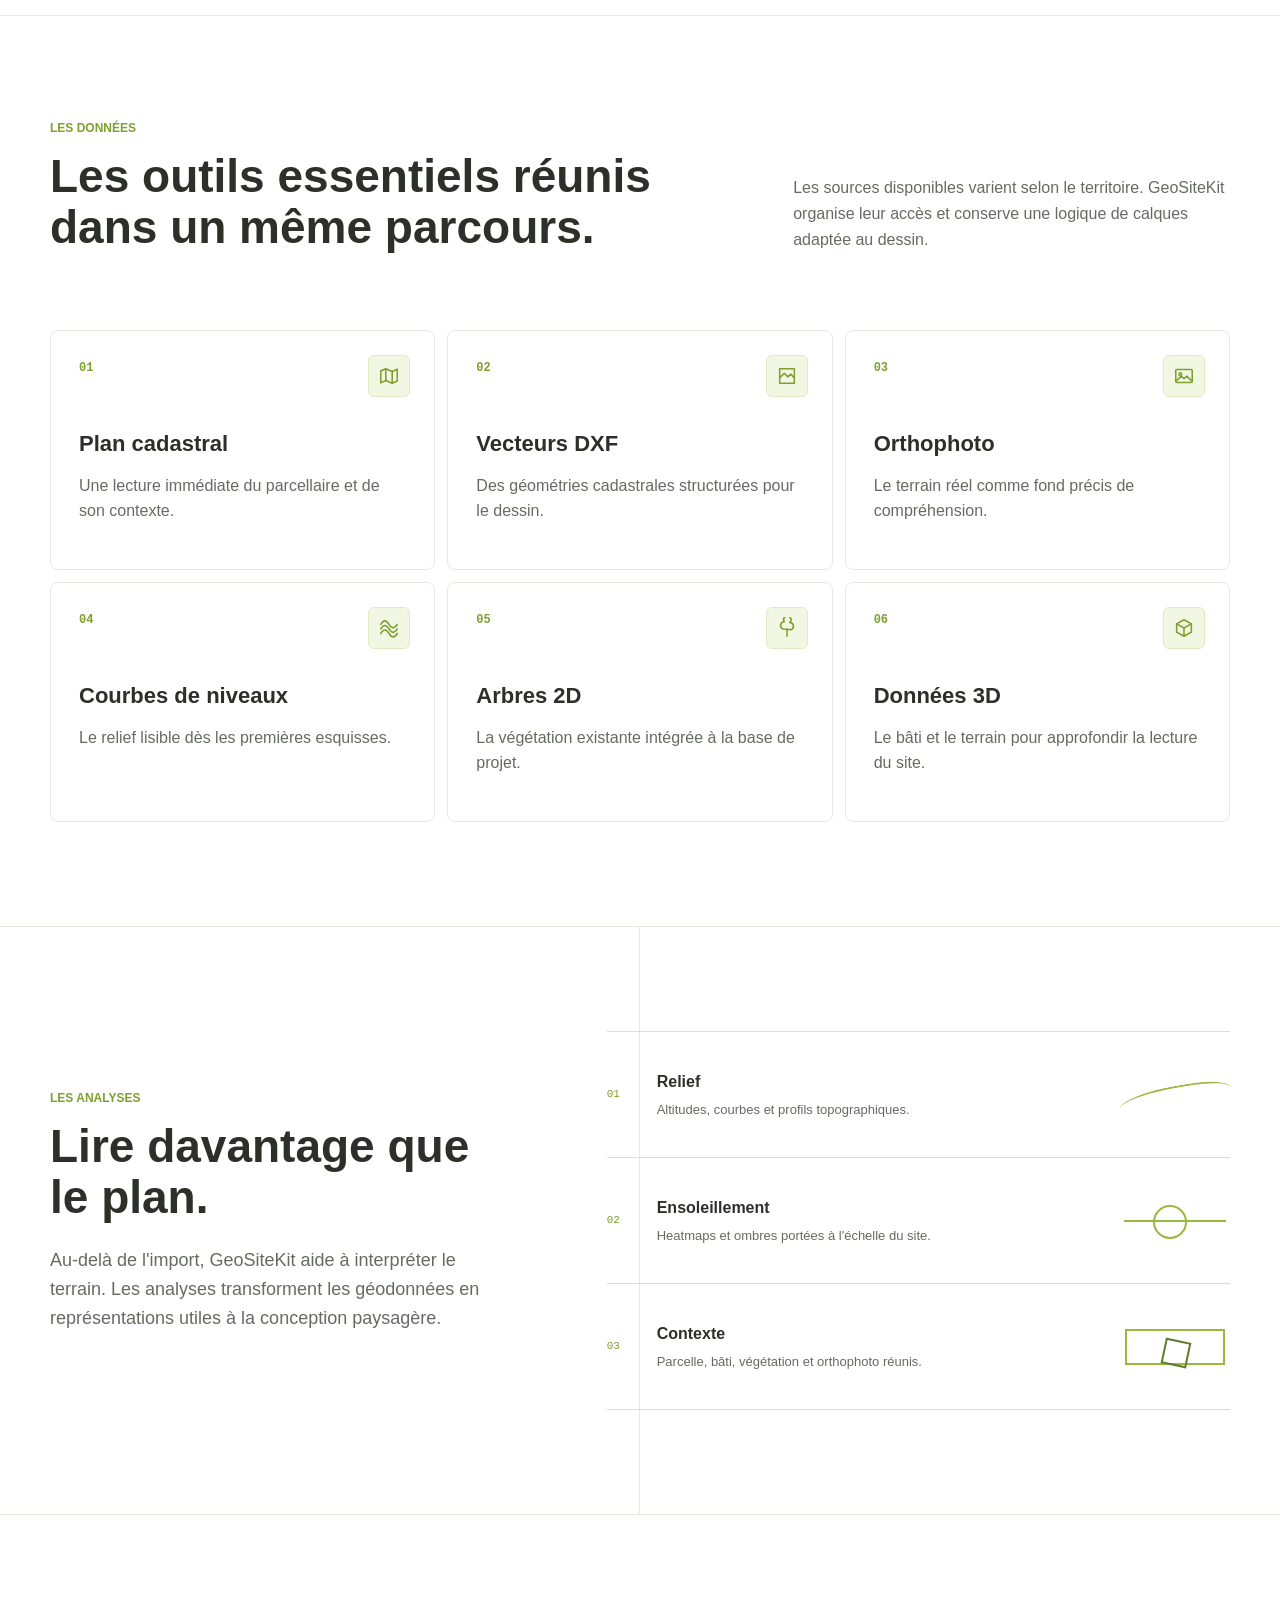
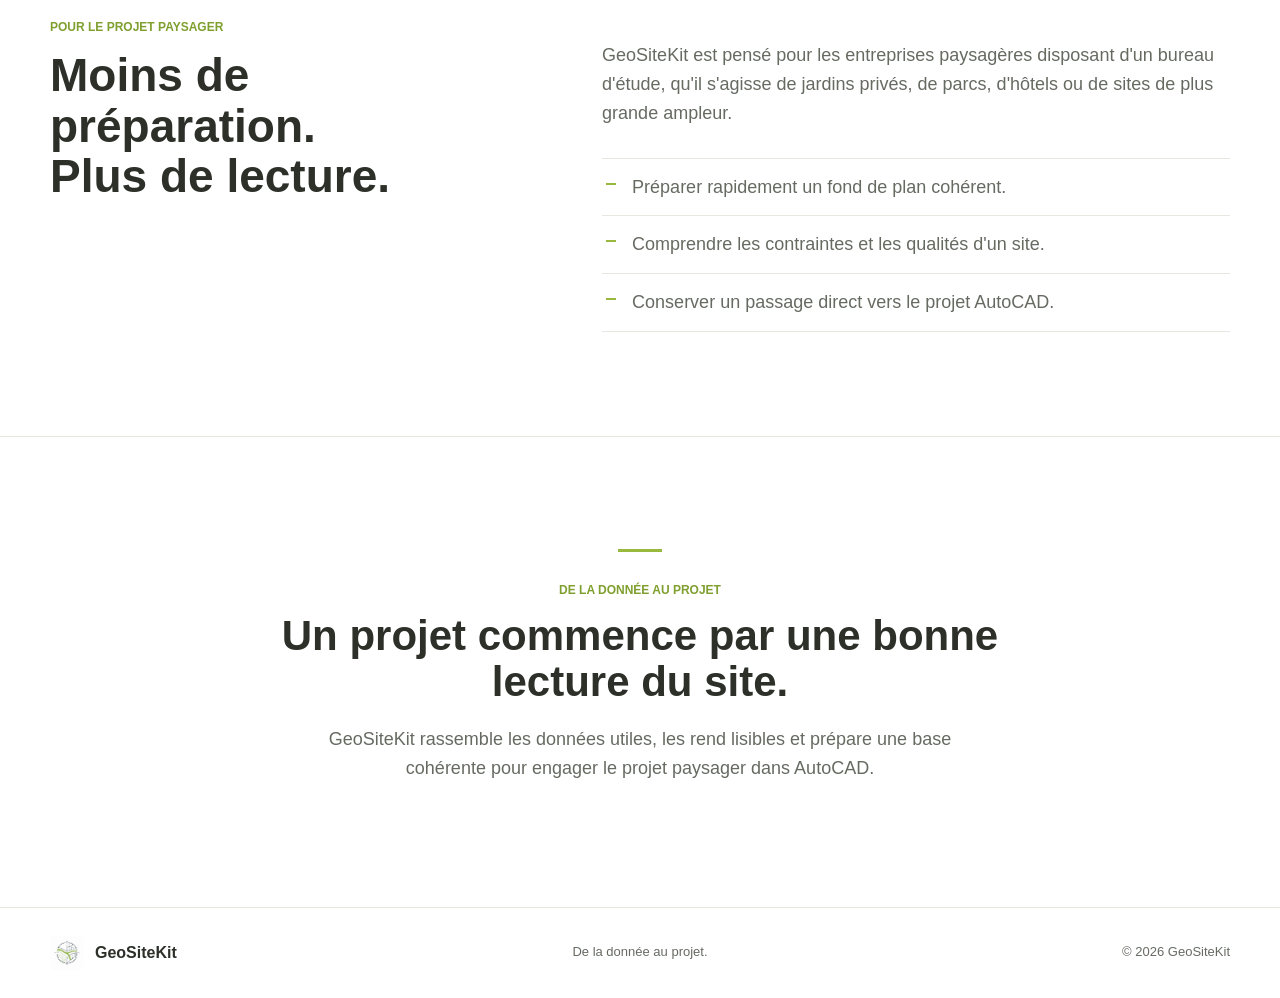
==== commit 402f9c8e: "Degager l'emprise et alleger le masque d'accueil" ====
--- a/index.html
+++ b/index.html
@@ -11,7 +11,7 @@
   <meta property="og:image" content="https://www.geositekit.ch/assets/geositekit-mark-light.png?v=20260804">
   <title>GeoSiteKit - De la donnée au projet</title>
   <link rel="icon" href="assets/geositekit-mark-light.png?v=20260804" type="image/png">
-  <link rel="stylesheet" href="styles.css?v=20260816">
+  <link rel="stylesheet" href="styles.css?v=20260817">
 </head>
 <body>
   <a class="skip-link" href="#main">Aller au contenu</a>
@@ -69,15 +69,6 @@
             <path d="M284 468L374 442L400 518L310 544Z"/>
             <path d="M56 478L150 452L168 520L74 546Z"/>
           </g>
-          <g class="hero-contours" fill="none" vector-effect="non-scaling-stroke">
-            <path d="M-40 86C120 38 236 126 384 104S656 38 860 94"/>
-            <path d="M-40 146C128 98 252 186 398 162S674 100 860 154"/>
-            <path d="M-40 214C102 174 252 244 416 226S690 170 860 222"/>
-            <path d="M-40 290C122 246 270 316 426 292S690 244 860 296"/>
-            <path d="M-40 376C118 326 274 402 442 372S702 328 860 384"/>
-            <path d="M-40 462C112 412 288 490 450 458S706 418 860 474"/>
-            <path d="M-40 552C132 500 290 570 470 548S724 512 860 560"/>
-          </g>
         </svg>
 
         <svg class="hero-plan" viewBox="0 0 900 620" preserveAspectRatio="xMidYMid slice">
--- a/styles.css
+++ b/styles.css
@@ -303,8 +303,8 @@
 .hero-study-frame {
   position: absolute;
   top: 20%;
-  right: max(5vw, calc((100% - var(--max-width)) / 2));
-  width: min(40vw, 560px);
+  right: max(2vw, calc((100% - var(--max-width)) / 2 - 80px));
+  width: min(36vw, 520px);
   height: 56%;
   border: 1px solid rgba(152, 185, 61, 0.44);
 }
@@ -447,10 +447,10 @@
   padding: 42px 44px 44px;
   border: 0;
   border-radius: 0;
-  background: rgba(255, 255, 255, 0.24);
+  background: rgba(255, 255, 255, 0.12);
   box-shadow: none;
-  backdrop-filter: blur(4px);
-  -webkit-backdrop-filter: blur(4px);
+  backdrop-filter: blur(2px);
+  -webkit-backdrop-filter: blur(2px);
 }
 
 h1,
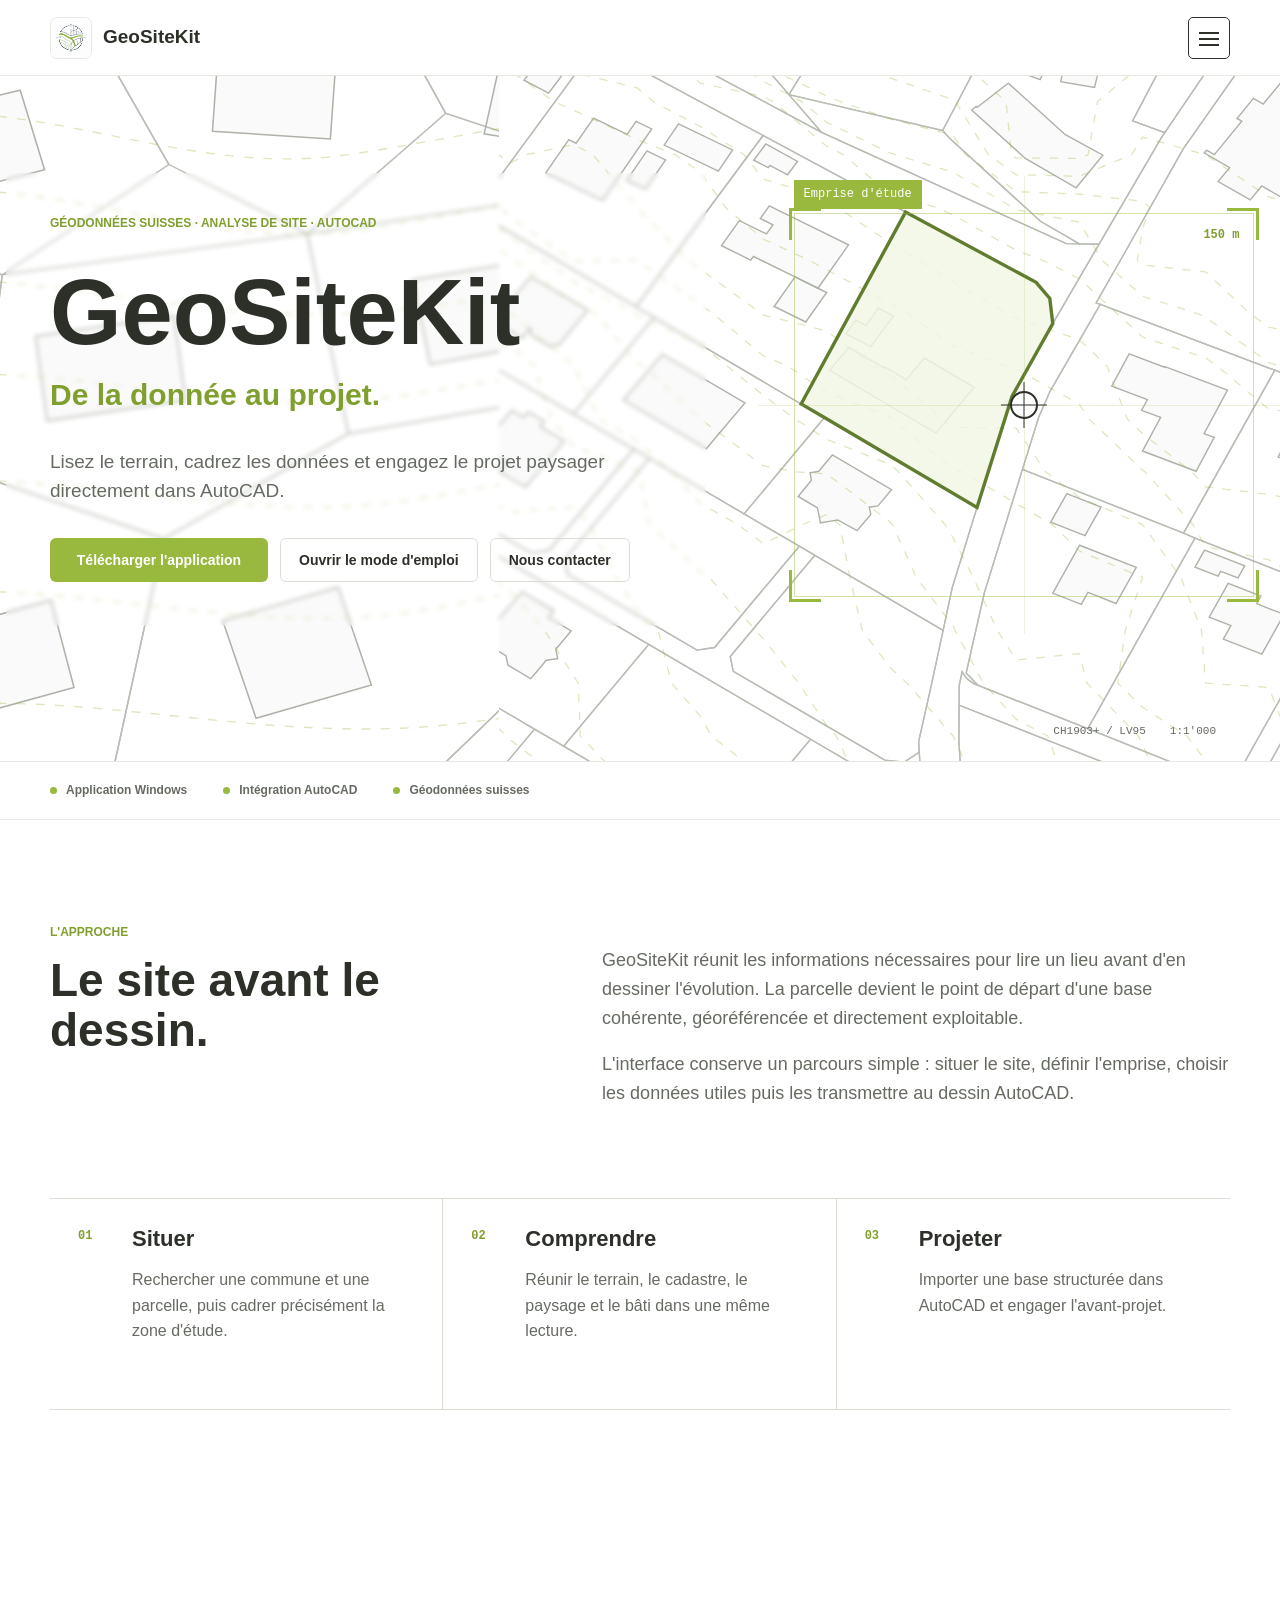
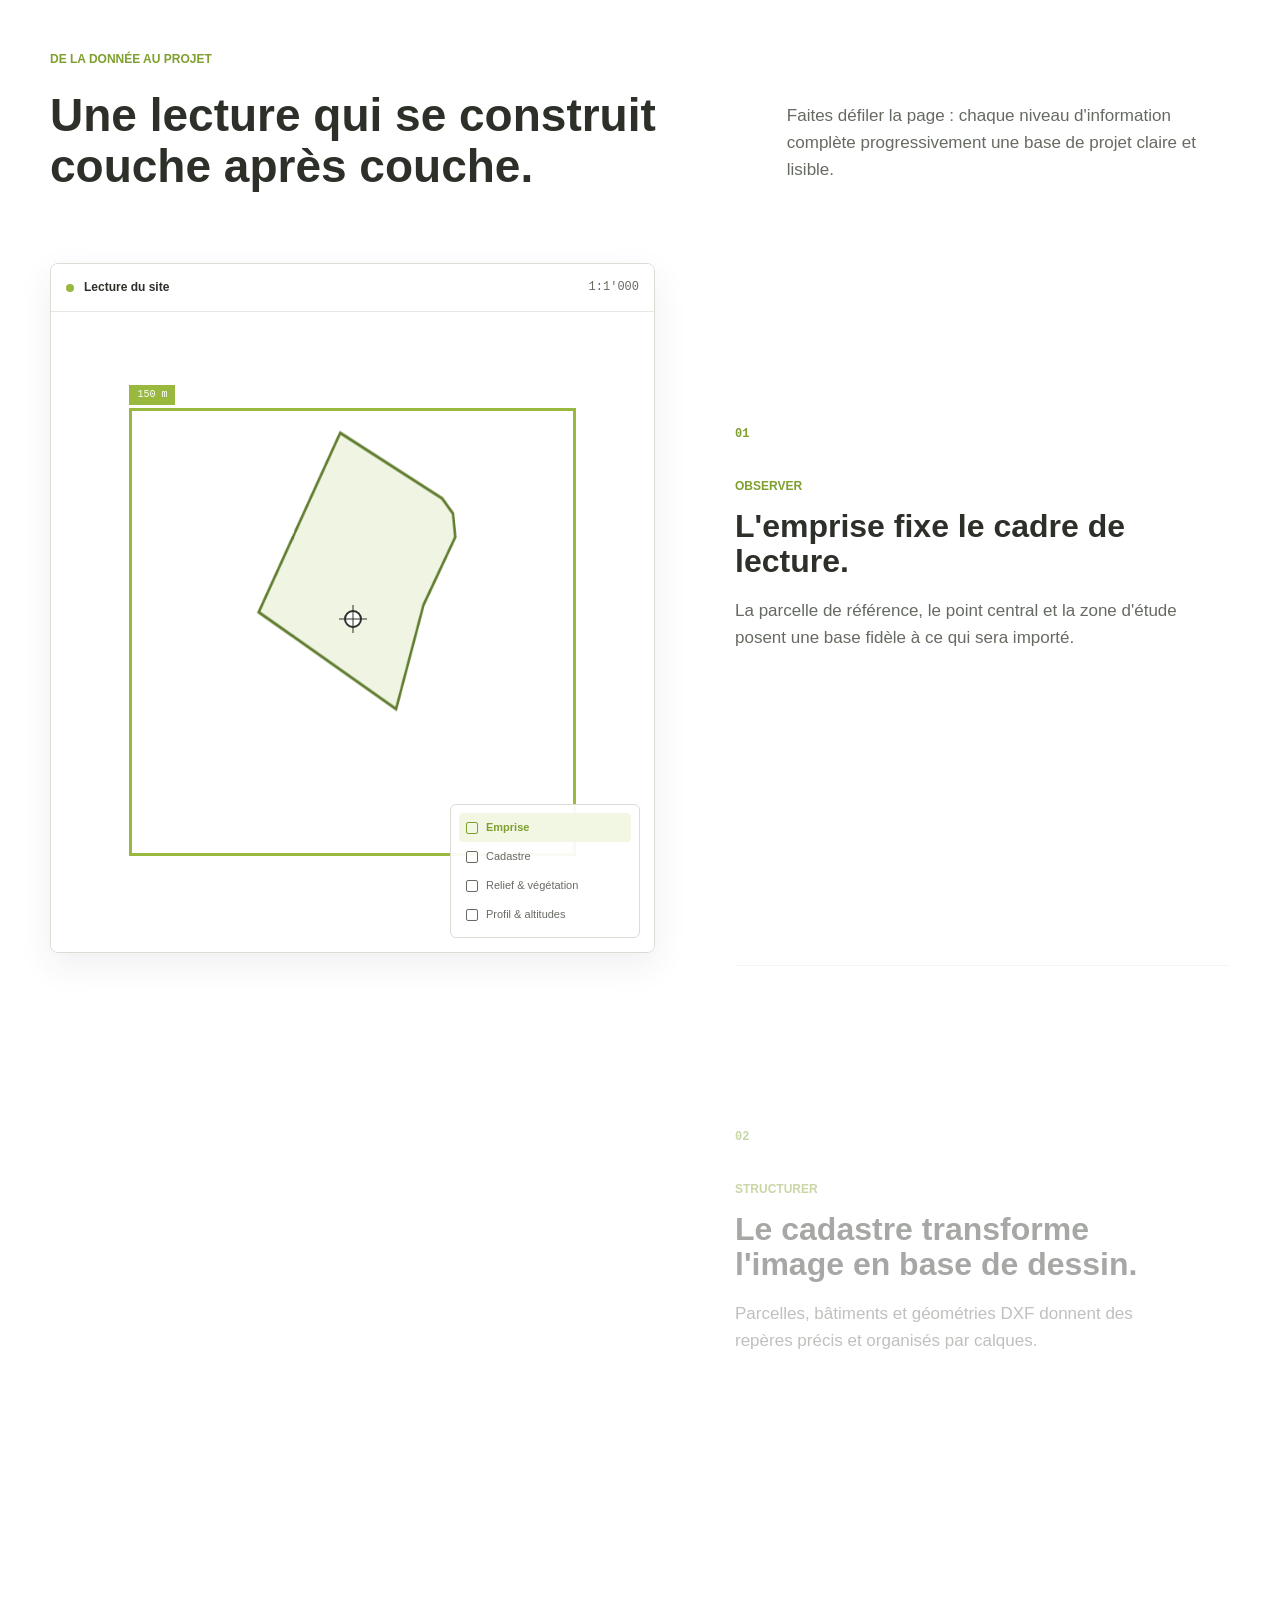
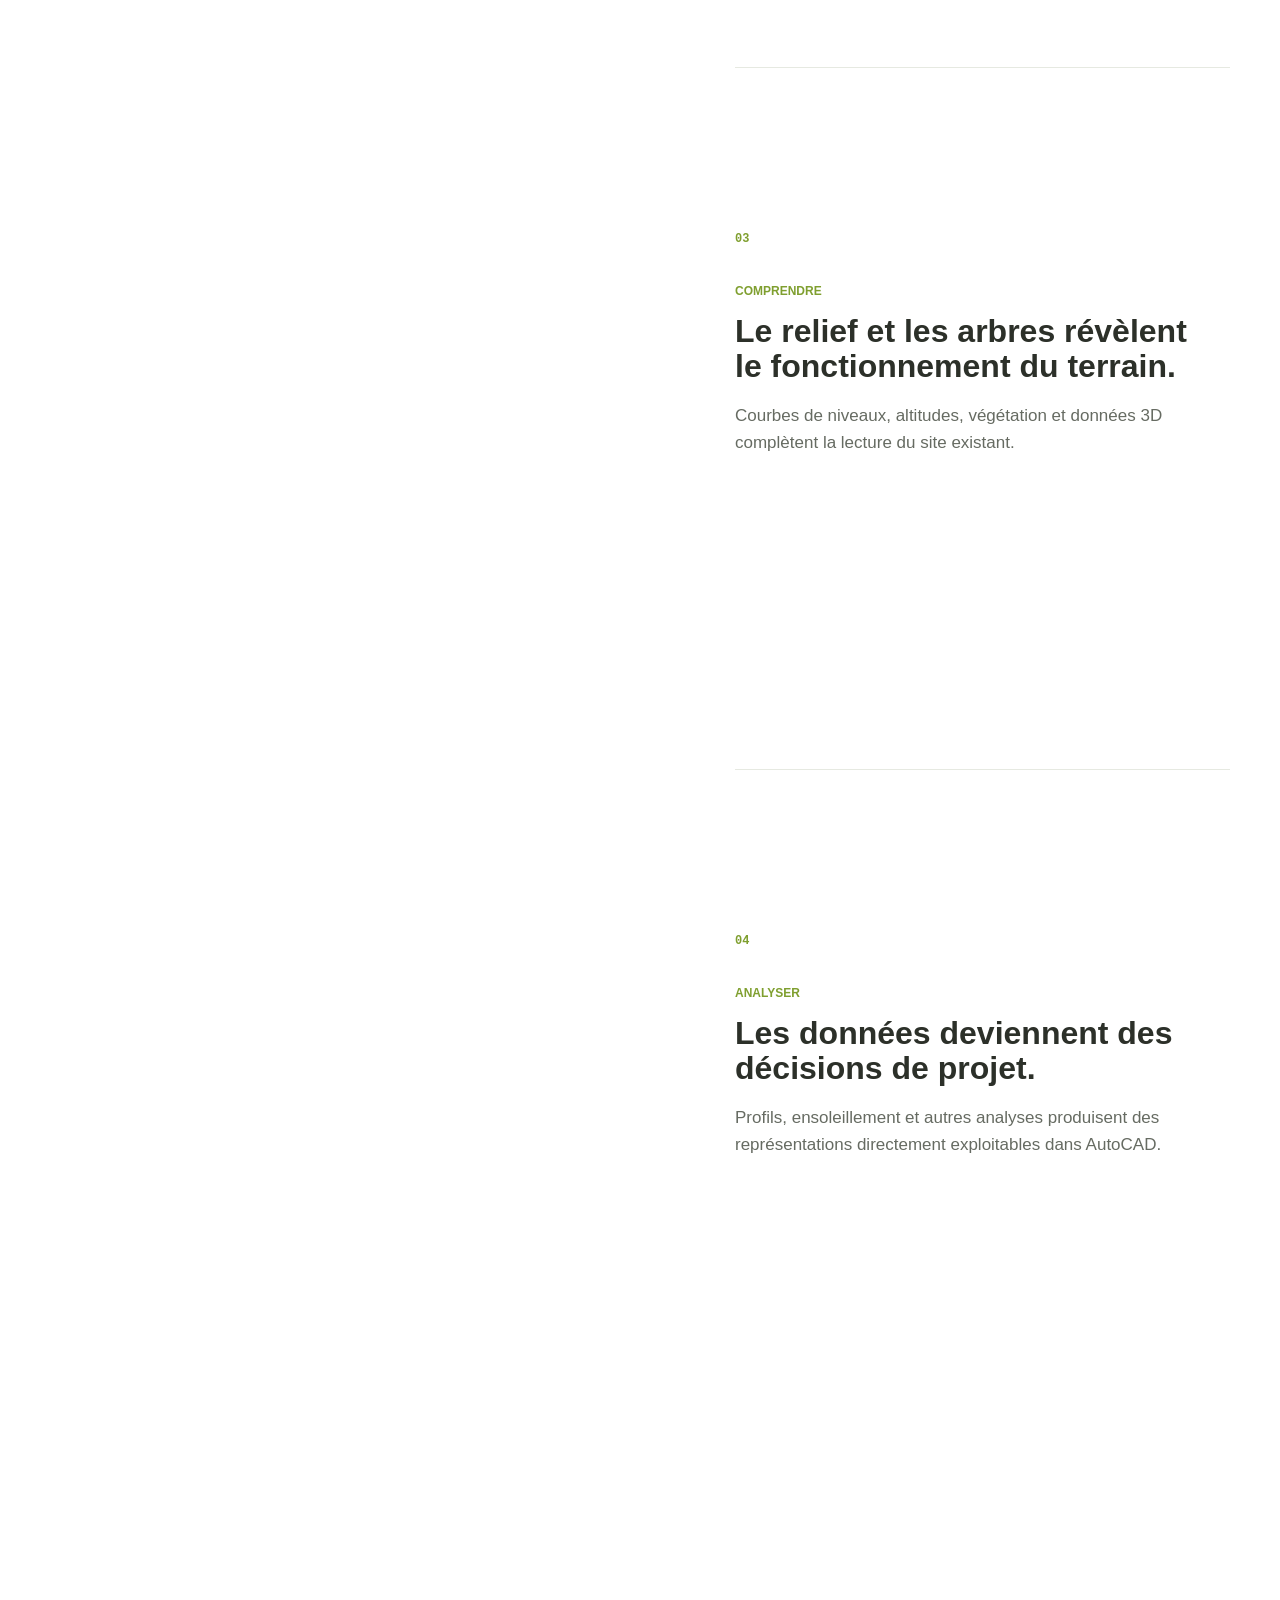
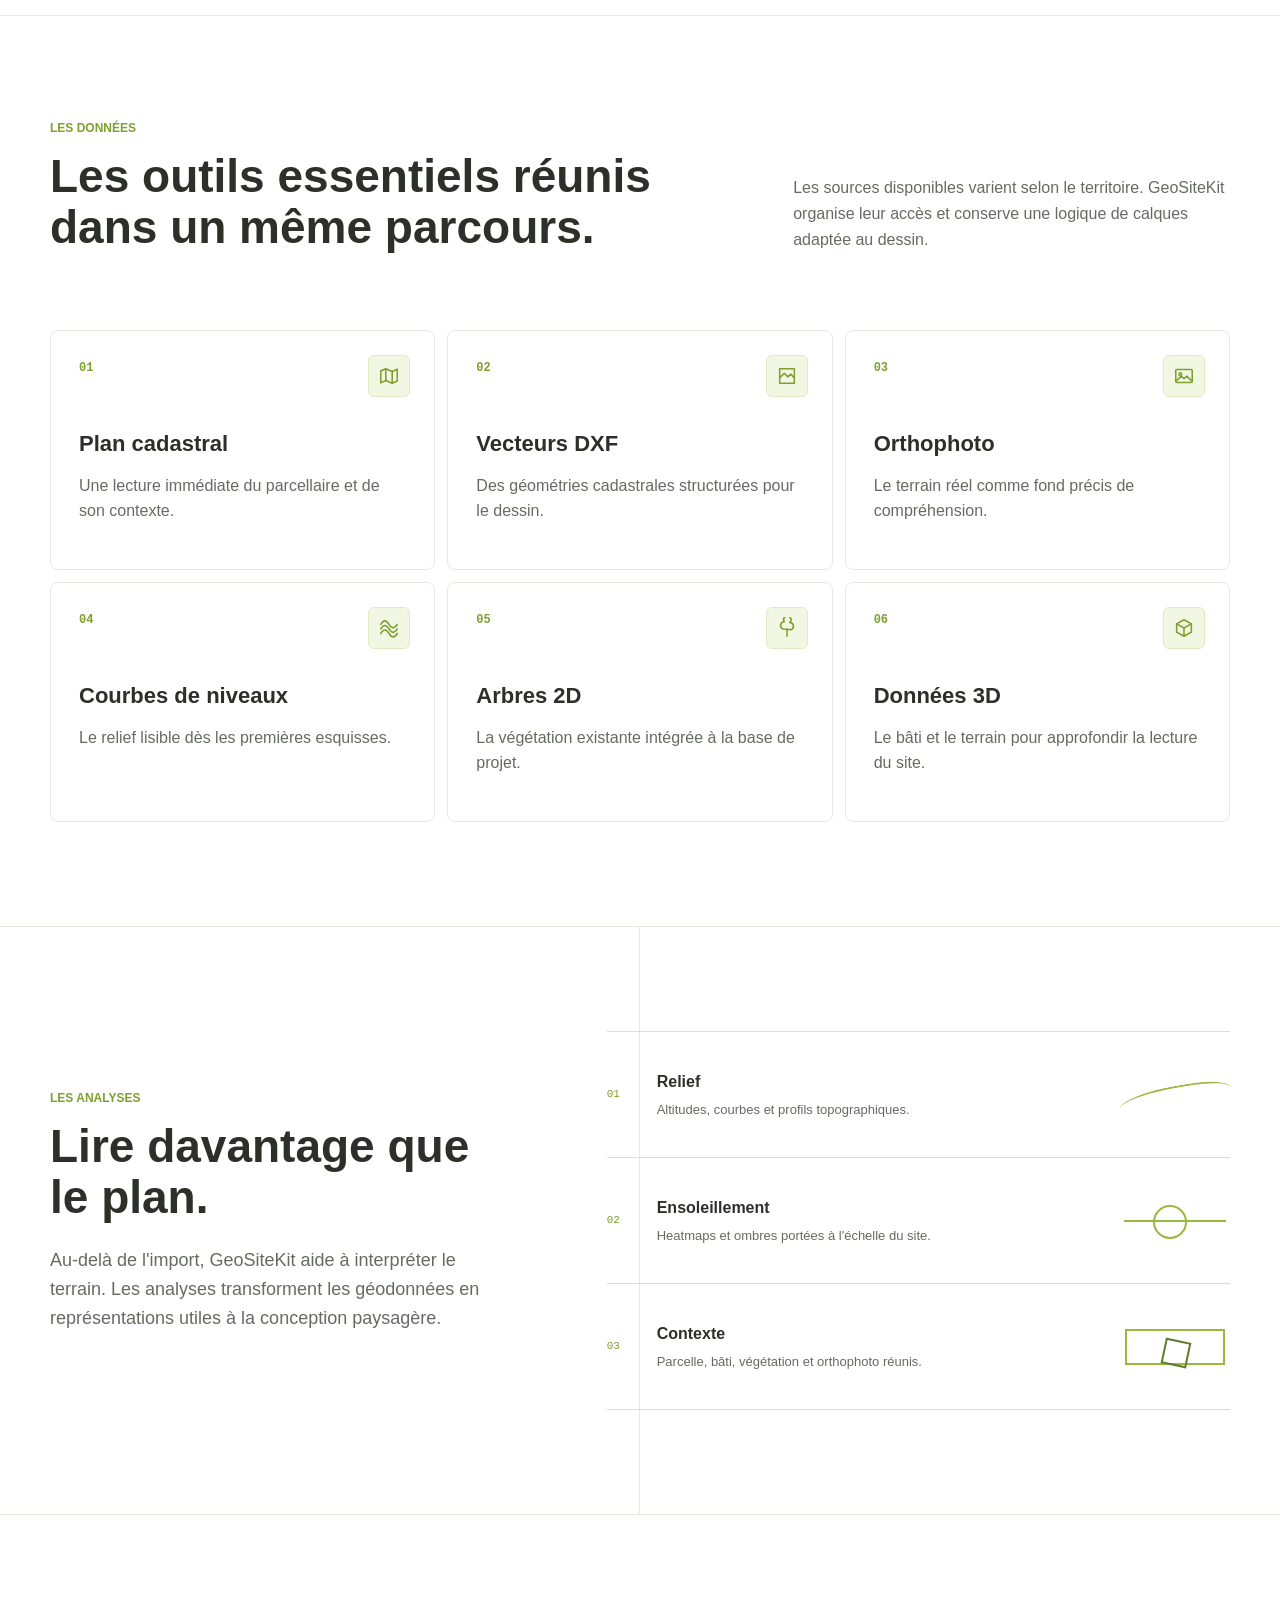
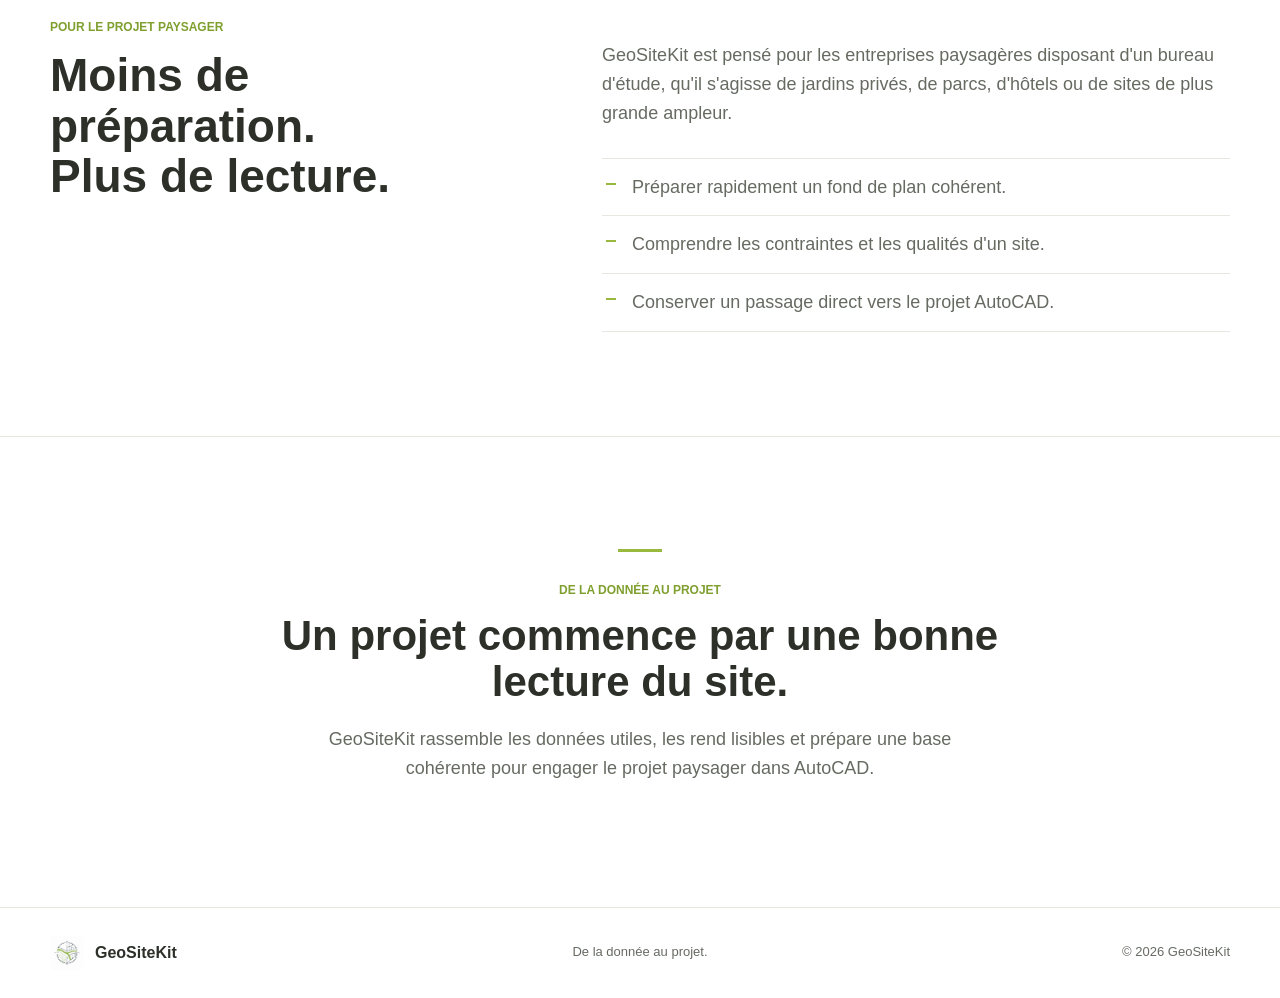
==== commit aae6fa1e: "Supprimer le chevauchement cadastral de l'accueil" ====
--- a/index.html
+++ b/index.html
@@ -11,7 +11,7 @@
   <meta property="og:image" content="https://www.geositekit.ch/assets/geositekit-mark-light.png?v=20260804">
   <title>GeoSiteKit - De la donnée au projet</title>
   <link rel="icon" href="assets/geositekit-mark-light.png?v=20260804" type="image/png">
-  <link rel="stylesheet" href="styles.css?v=20260817">
+  <link rel="stylesheet" href="styles.css?v=20260819">
 </head>
 <body>
   <a class="skip-link" href="#main">Aller au contenu</a>
@@ -43,6 +43,7 @@
   <main id="main">
     <section class="hero" id="top" aria-labelledby="hero-title">
       <div class="hero-scene" aria-hidden="true">
+        <div class="hero-plan-extension-clip">
         <svg class="hero-plan-extension" viewBox="0 0 820 620" preserveAspectRatio="xMidYMid slice">
           <g class="hero-parcels" fill="none" vector-effect="non-scaling-stroke">
             <path d="M-30 16L178 0L242 112L112 198L-28 164Z"/>
@@ -69,7 +70,17 @@
             <path d="M284 468L374 442L400 518L310 544Z"/>
             <path d="M56 478L150 452L168 520L74 546Z"/>
           </g>
+          <g class="hero-contours" fill="none" vector-effect="non-scaling-stroke">
+            <path d="M-40 86C120 38 236 126 384 104S656 38 860 94"/>
+            <path d="M-40 146C128 98 252 186 398 162S674 100 860 154"/>
+            <path d="M-40 214C102 174 252 244 416 226S690 170 860 222"/>
+            <path d="M-40 290C122 246 270 316 426 292S690 244 860 296"/>
+            <path d="M-40 376C118 326 274 402 442 372S702 328 860 384"/>
+            <path d="M-40 462C112 412 288 490 450 458S706 418 860 474"/>
+            <path d="M-40 552C132 500 290 570 470 548S724 512 860 560"/>
+          </g>
         </svg>
+        </div>
 
         <svg class="hero-plan" viewBox="0 0 900 620" preserveAspectRatio="xMidYMid slice">
           <g id="hero-ursy-parcels" class="hero-parcels" fill="none" vector-effect="non-scaling-stroke"></g>
--- a/styles.css
+++ b/styles.css
@@ -264,10 +264,19 @@
   max-width: none;
 }
 
+.hero-plan-extension-clip {
+  position: absolute;
+  top: 0;
+  bottom: 0;
+  left: 0;
+  width: calc(105% - min(66vw, 1040px));
+  overflow: hidden;
+}
+
 .hero-plan-extension {
   position: absolute;
   top: -8%;
-  left: -4%;
+  left: -4vw;
   width: min(68vw, 1100px);
   height: 116%;
   max-width: none;
@@ -1410,6 +1419,10 @@
 }
 
 @media (max-width: 1040px) {
+  .hero-plan-extension-clip {
+    width: calc(118% - 82vw);
+  }
+
   .hero-plan {
     right: -18%;
     width: 82vw;
@@ -1485,6 +1498,10 @@
   }
 
   .hero-plan-extension {
+    display: none;
+  }
+
+  .hero-plan-extension-clip {
     display: none;
   }
 
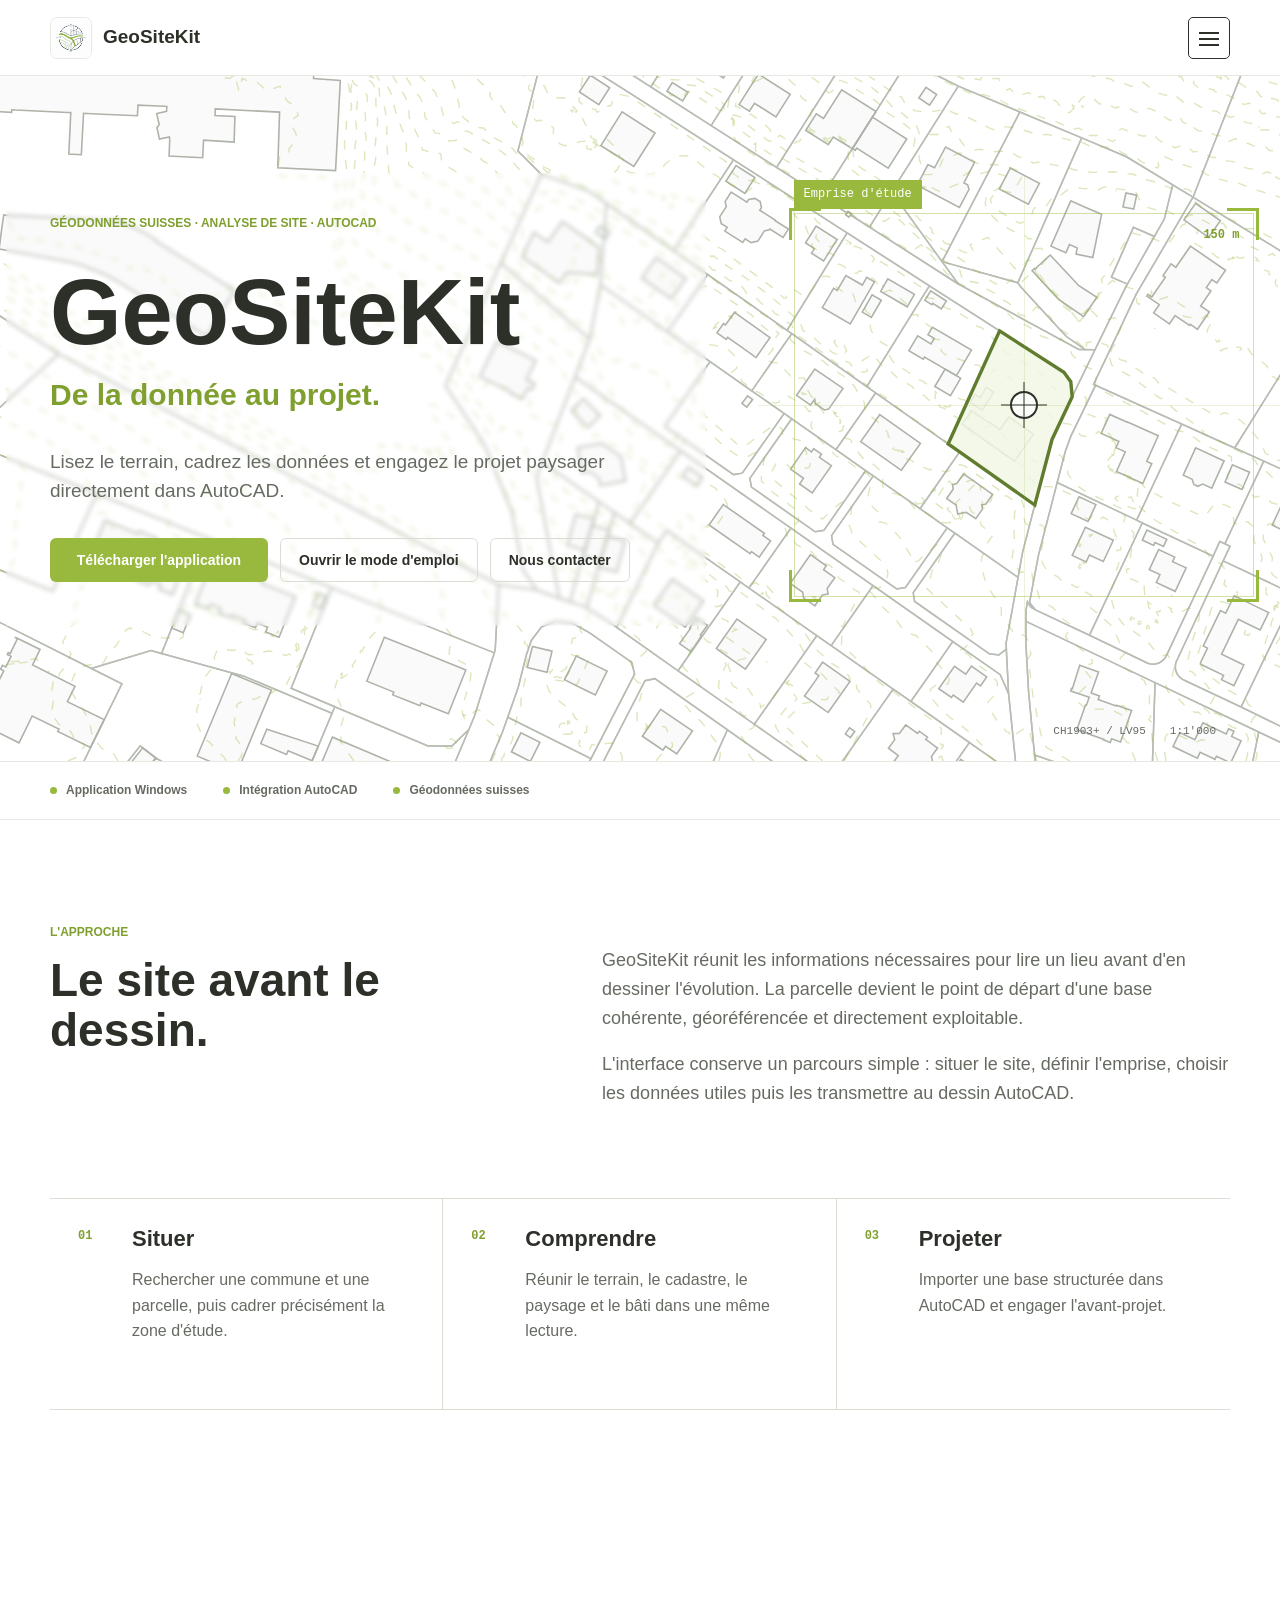
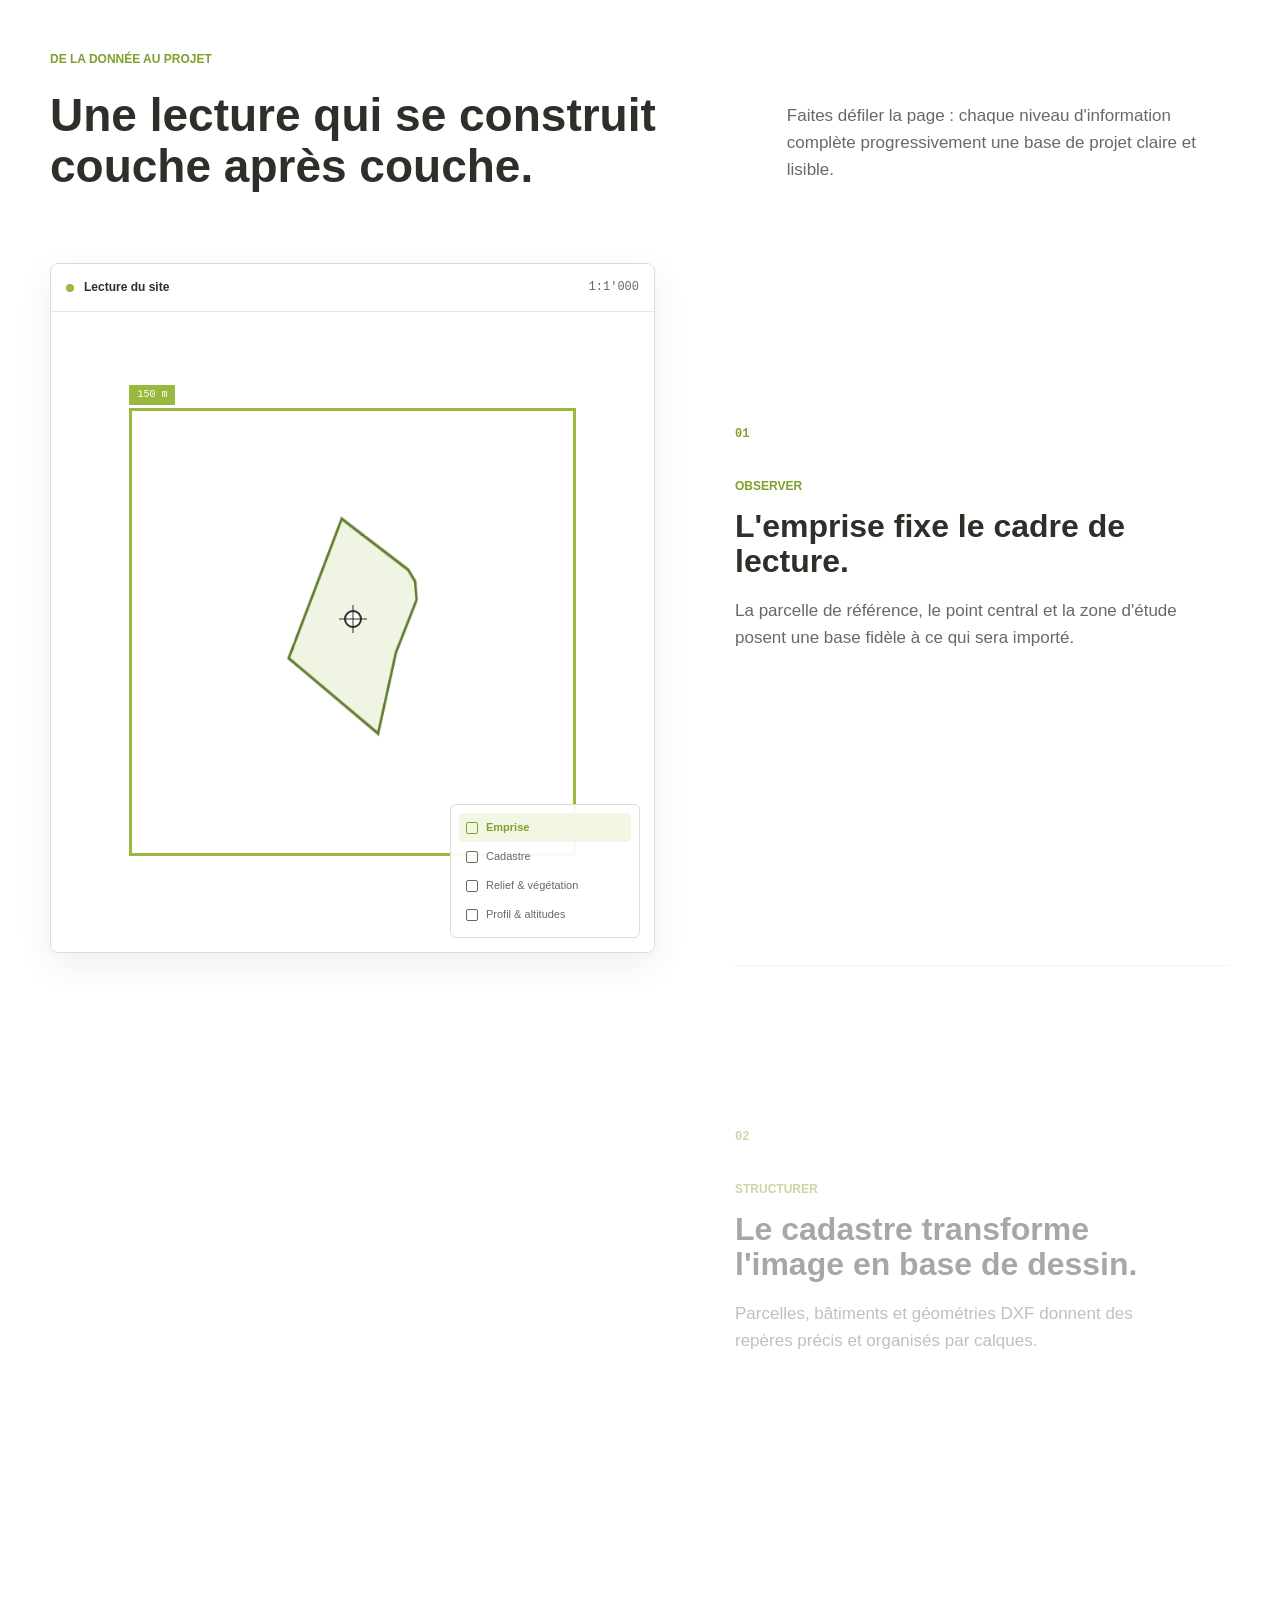
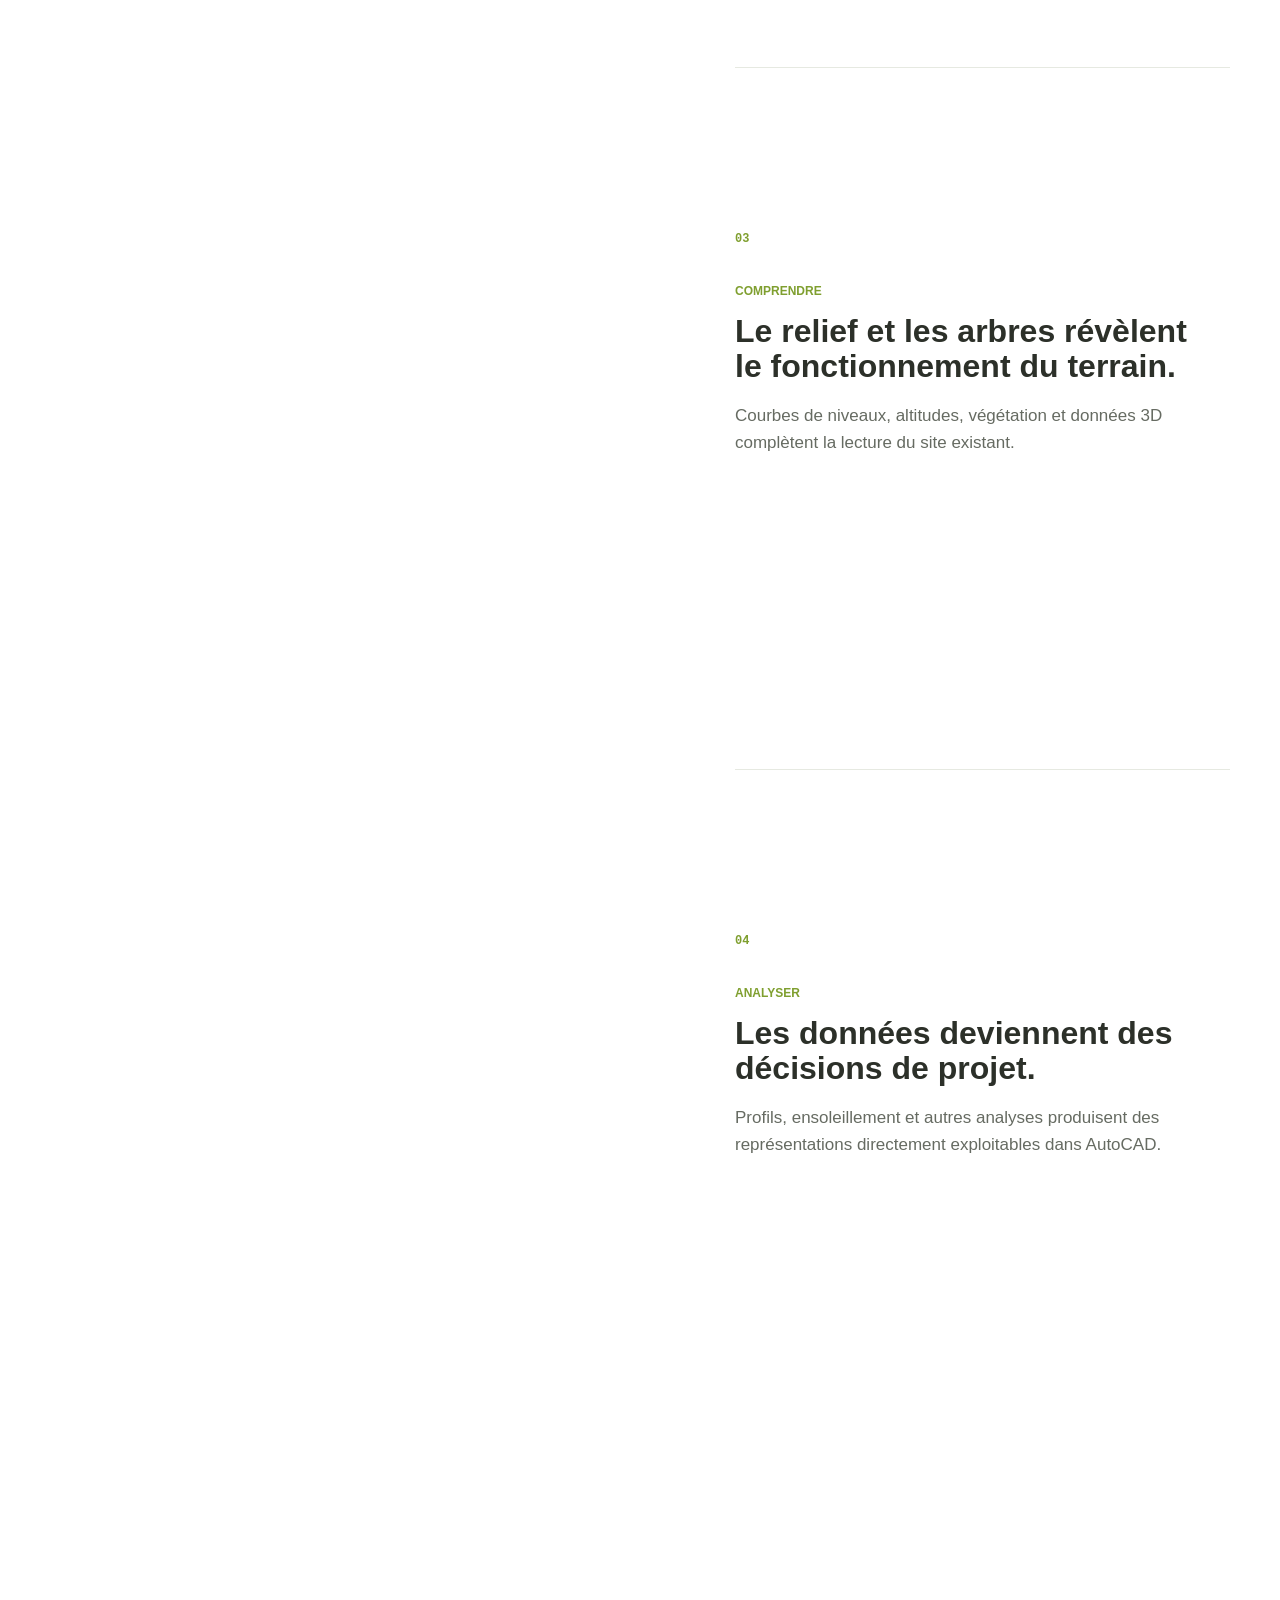
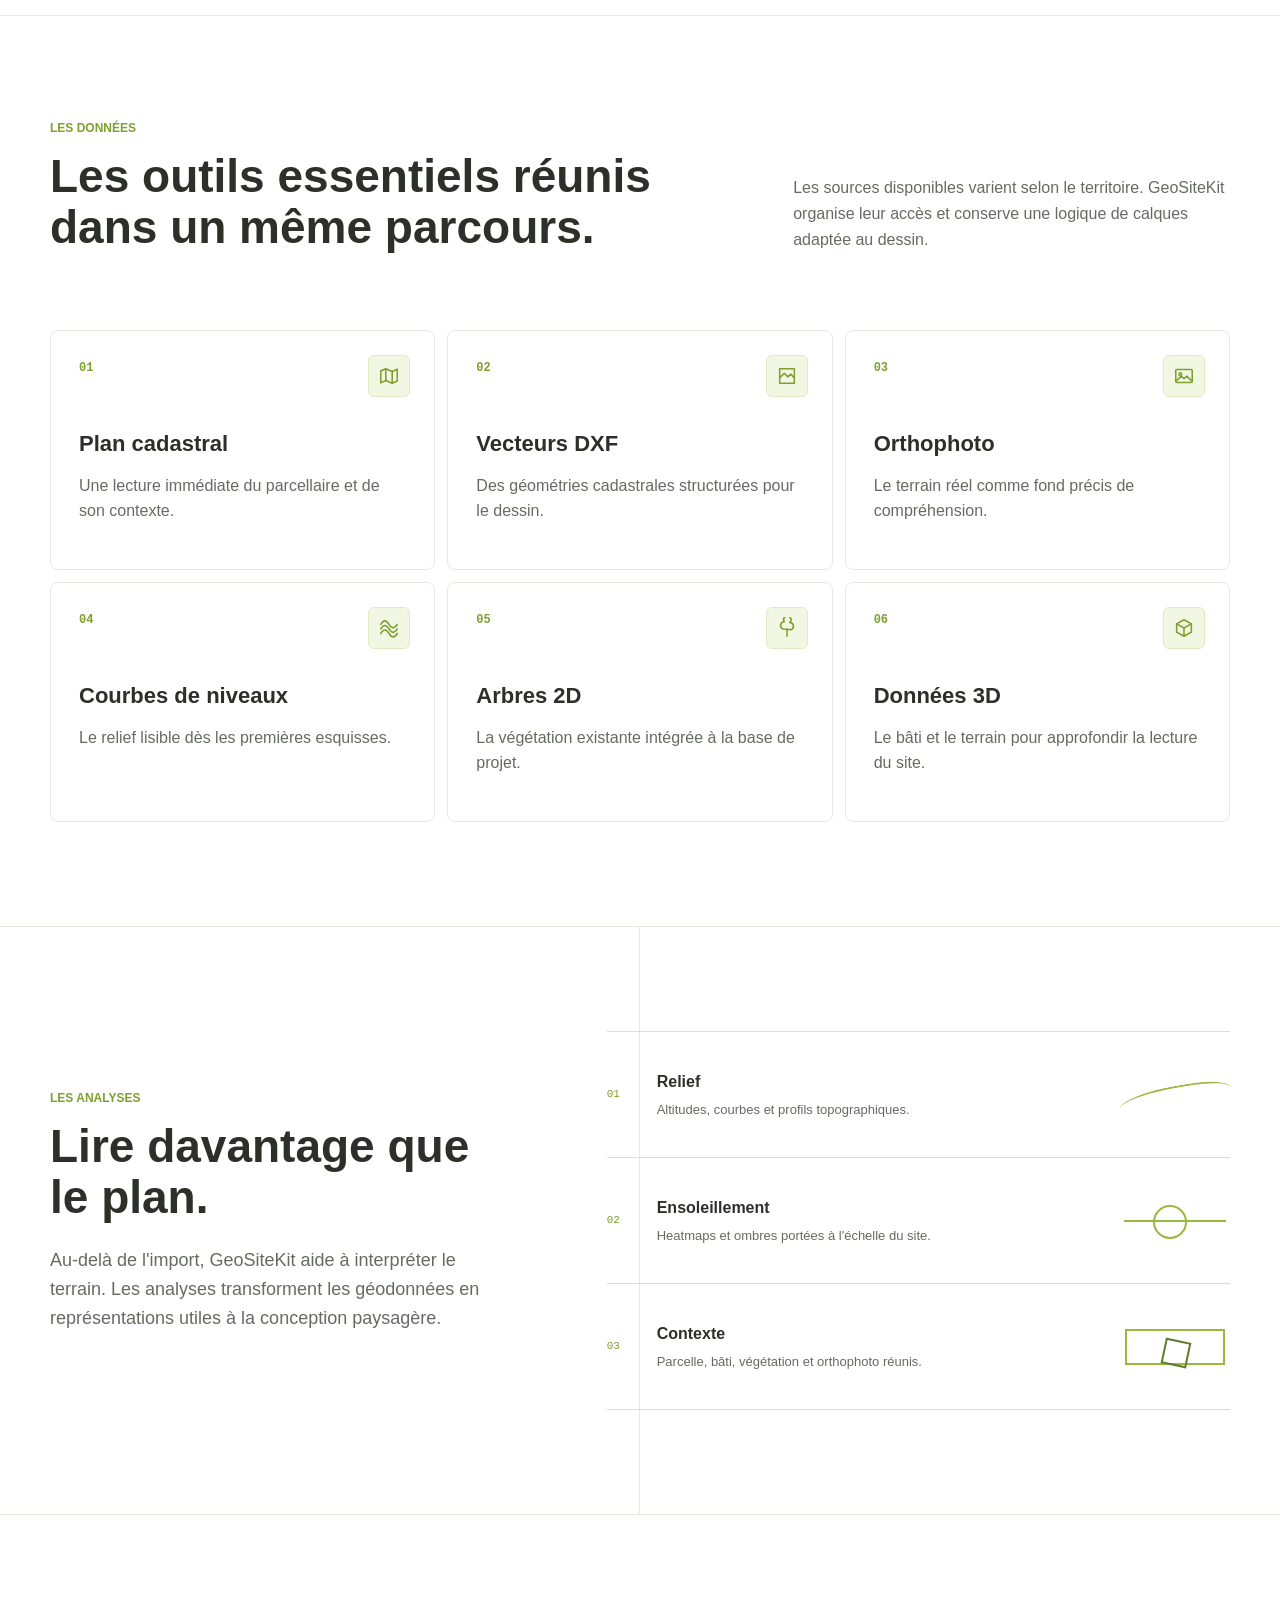
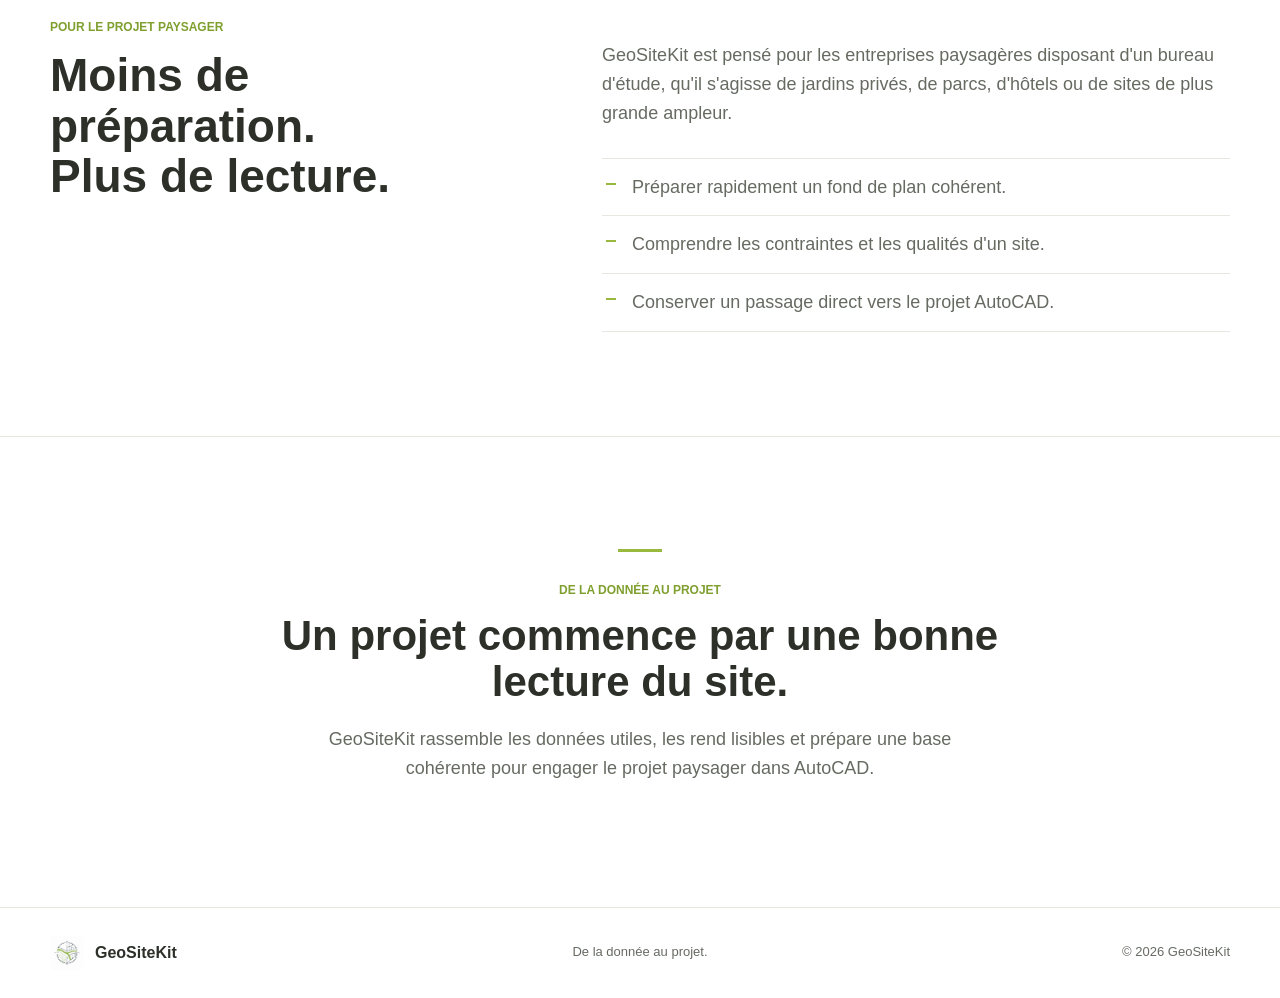
==== commit d1fa0a5b: "Publier le site et corriger la parcelle du Plattiez 71" ====
--- a/index.html
+++ b/index.html
@@ -11,7 +11,7 @@
   <meta property="og:image" content="https://www.geositekit.ch/assets/geositekit-mark-light.png?v=20260804">
   <title>GeoSiteKit - De la donnée au projet</title>
   <link rel="icon" href="assets/geositekit-mark-light.png?v=20260804" type="image/png">
-  <link rel="stylesheet" href="styles.css?v=20260819">
+  <link rel="stylesheet" href="styles.css?v=20260820">
 </head>
 <body>
   <a class="skip-link" href="#main">Aller au contenu</a>
@@ -43,46 +43,7 @@
   <main id="main">
     <section class="hero" id="top" aria-labelledby="hero-title">
       <div class="hero-scene" aria-hidden="true">
-        <div class="hero-plan-extension-clip">
-        <svg class="hero-plan-extension" viewBox="0 0 820 620" preserveAspectRatio="xMidYMid slice">
-          <g class="hero-parcels" fill="none" vector-effect="non-scaling-stroke">
-            <path d="M-30 16L178 0L242 112L112 198L-28 164Z"/>
-            <path d="M178 0L408 -18L458 72L350 166L242 112Z"/>
-            <path d="M408 -18L642 8L620 126L458 72Z"/>
-            <path d="M642 8L848 58L820 190L620 126Z"/>
-            <path d="M-28 164L112 198L92 354L-22 406Z"/>
-            <path d="M112 198L350 166L382 322L238 404L92 354Z"/>
-            <path d="M350 166L620 126L590 286L382 322Z"/>
-            <path d="M620 126L820 190L838 330L590 286Z"/>
-            <path d="M-22 406L92 354L238 404L196 596L-18 642Z"/>
-            <path d="M238 404L382 322L590 286L566 474L392 642L196 596Z"/>
-            <path d="M590 286L838 330L832 548L566 474Z"/>
-            <path d="M566 474L832 548L852 650L392 642Z"/>
-          </g>
-          <g class="hero-buildings" vector-effect="non-scaling-stroke">
-            <path d="M34 76L126 54L145 116L53 140Z"/>
-            <path d="M280 30L372 36L368 92L276 86Z"/>
-            <path d="M500 34L574 47L562 100L488 88Z"/>
-            <path d="M680 90L758 112L740 174L662 150Z"/>
-            <path d="M138 246L246 230L255 296L147 312Z"/>
-            <path d="M432 202L516 188L530 252L446 268Z"/>
-            <path d="M650 354L758 372L744 442L636 424Z"/>
-            <path d="M284 468L374 442L400 518L310 544Z"/>
-            <path d="M56 478L150 452L168 520L74 546Z"/>
-          </g>
-          <g class="hero-contours" fill="none" vector-effect="non-scaling-stroke">
-            <path d="M-40 86C120 38 236 126 384 104S656 38 860 94"/>
-            <path d="M-40 146C128 98 252 186 398 162S674 100 860 154"/>
-            <path d="M-40 214C102 174 252 244 416 226S690 170 860 222"/>
-            <path d="M-40 290C122 246 270 316 426 292S690 244 860 296"/>
-            <path d="M-40 376C118 326 274 402 442 372S702 328 860 384"/>
-            <path d="M-40 462C112 412 288 490 450 458S706 418 860 474"/>
-            <path d="M-40 552C132 500 290 570 470 548S724 512 860 560"/>
-          </g>
-        </svg>
-        </div>
-
-        <svg class="hero-plan" viewBox="0 0 900 620" preserveAspectRatio="xMidYMid slice">
+        <svg class="hero-plan" id="hero-ursy-plan" viewBox="0 0 1300 520" preserveAspectRatio="xMidYMid slice">
           <g id="hero-ursy-parcels" class="hero-parcels" fill="none" vector-effect="non-scaling-stroke"></g>
           <g id="hero-ursy-buildings" class="hero-buildings" vector-effect="non-scaling-stroke"></g>
           <g id="hero-ursy-contours" class="hero-contours" fill="none" vector-effect="non-scaling-stroke"></g>
@@ -421,7 +382,11 @@
     </div>
   </footer>
 
-  <script src="assets/ursy-scene.js?v=20260813"></script>
+  <script src="assets/ursy-scene.js?v=20260820"></script>
+  <script src="assets/ursy-hero-parcels.js?v=20260820"></script>
+  <script src="assets/ursy-hero-buildings.js?v=20260820"></script>
+  <script src="assets/ursy-hero-contours.js?v=20260820"></script>
+  <script src="assets/ursy-hero-core.js?v=20260820"></script>
   <script src="script.js?v=20260811"></script>
 </body>
 </html>
--- a/styles.css
+++ b/styles.css
@@ -257,28 +257,9 @@
 
 .hero-plan {
   position: absolute;
-  top: -4%;
-  right: -5%;
-  width: min(66vw, 1040px);
-  height: 108%;
-  max-width: none;
-}
-
-.hero-plan-extension-clip {
-  position: absolute;
-  top: 0;
-  bottom: 0;
-  left: 0;
-  width: calc(105% - min(66vw, 1040px));
-  overflow: hidden;
-}
-
-.hero-plan-extension {
-  position: absolute;
-  top: -8%;
-  left: -4vw;
-  width: min(68vw, 1100px);
-  height: 116%;
+  inset: 0;
+  width: 100%;
+  height: 100%;
   max-width: none;
 }
 
@@ -1419,15 +1400,6 @@
 }
 
 @media (max-width: 1040px) {
-  .hero-plan-extension-clip {
-    width: calc(118% - 82vw);
-  }
-
-  .hero-plan {
-    right: -18%;
-    width: 82vw;
-  }
-
   .hero-study-frame {
     right: 3vw;
     width: 46vw;
@@ -1491,18 +1463,12 @@
   }
 
   .hero-plan {
-    top: -15%;
-    right: -12%;
-    width: 106%;
-    height: 122%;
-  }
-
-  .hero-plan-extension {
-    display: none;
-  }
-
-  .hero-plan-extension-clip {
-    display: none;
+    top: -10%;
+    right: -18%;
+    bottom: auto;
+    left: auto;
+    width: 125%;
+    height: 120%;
   }
 
   .hero-study-frame {
@@ -1651,6 +1617,8 @@
   .hero-plan {
     top: -10%;
     right: -30%;
+    bottom: auto;
+    left: auto;
     width: 138%;
     height: 118%;
   }
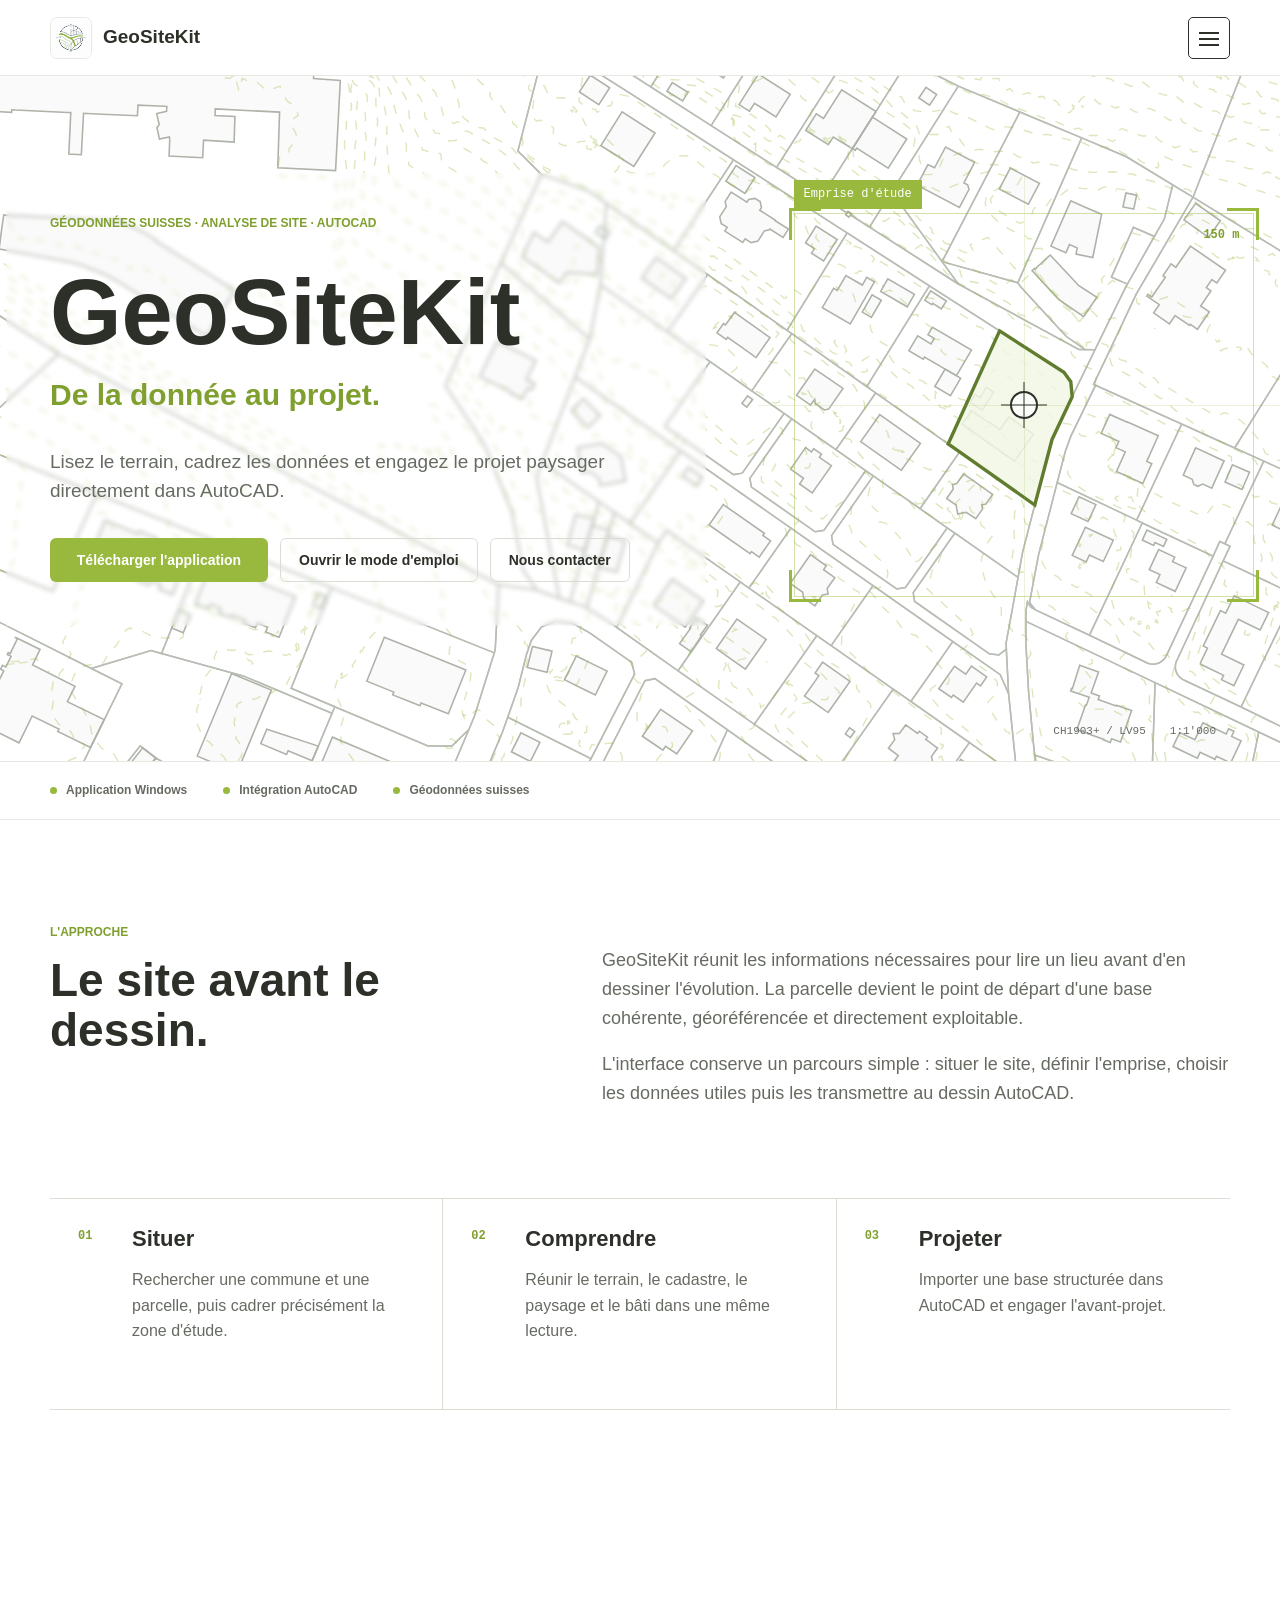
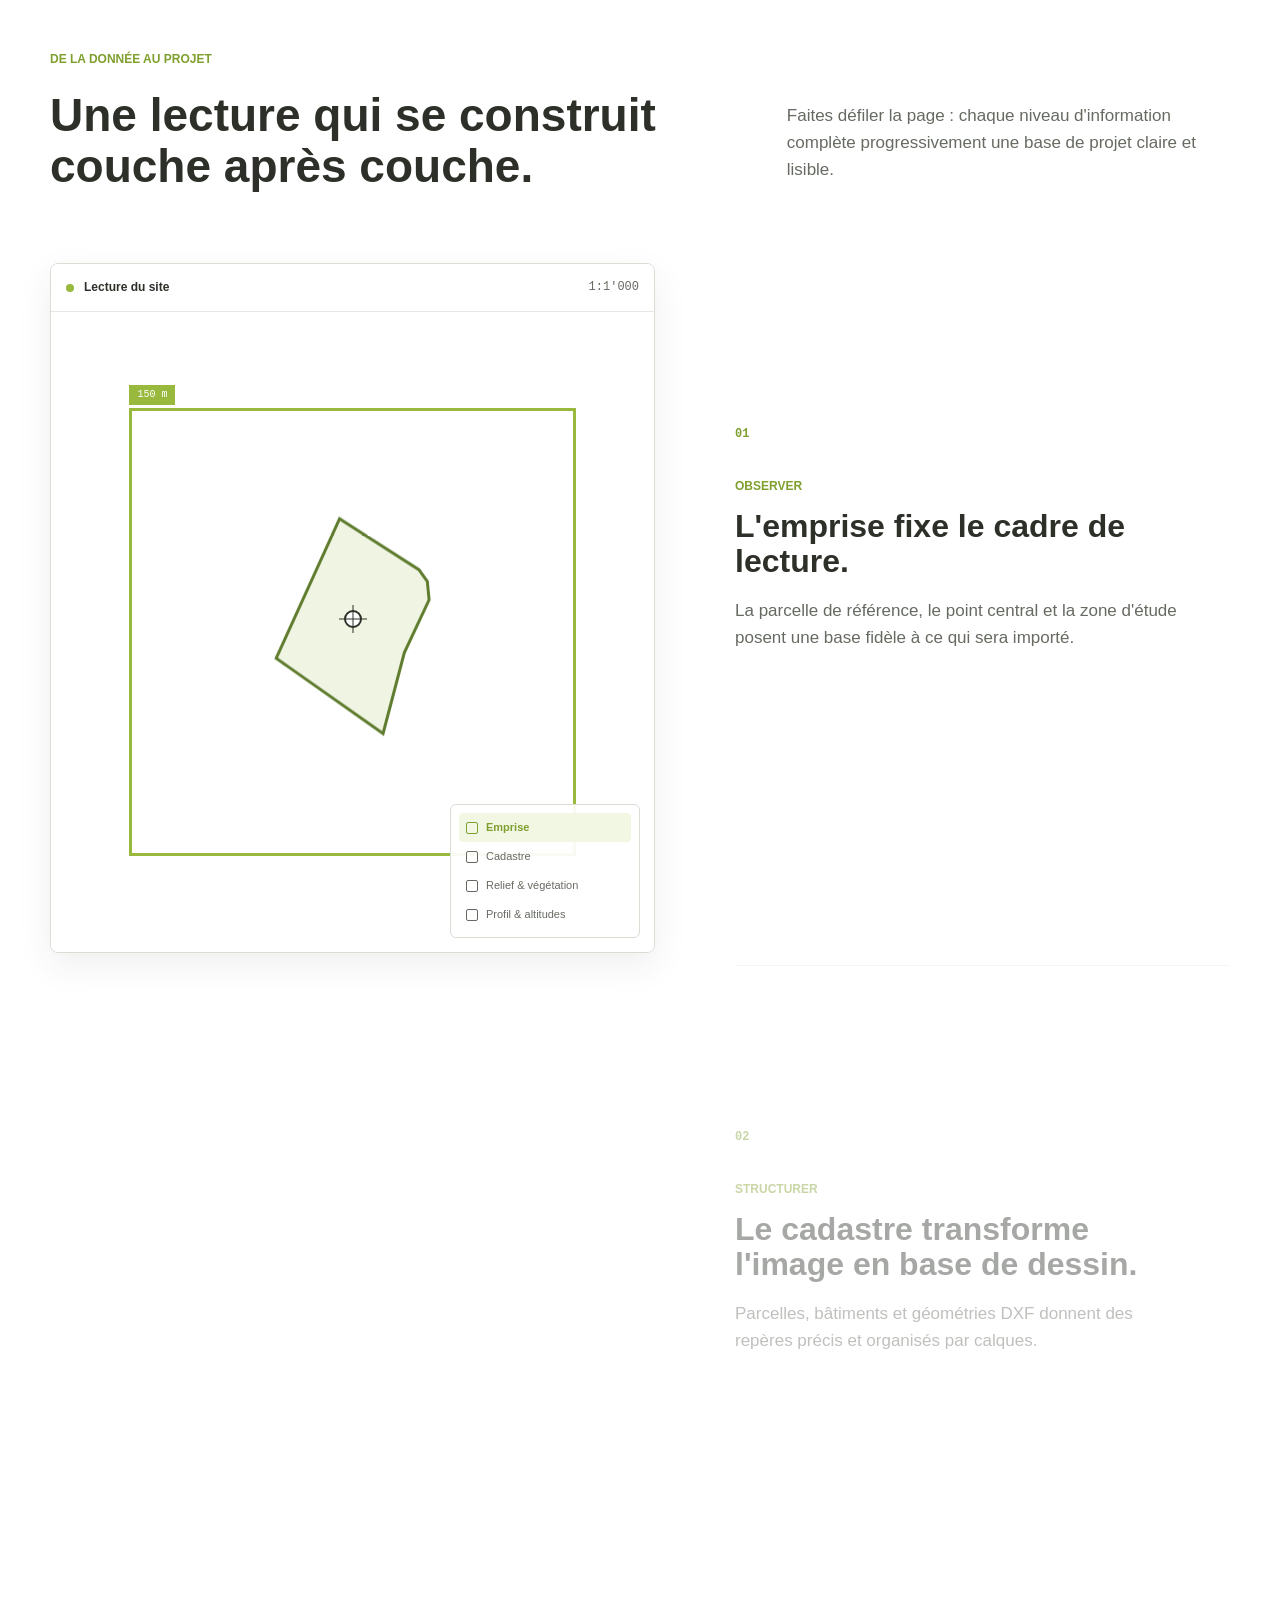
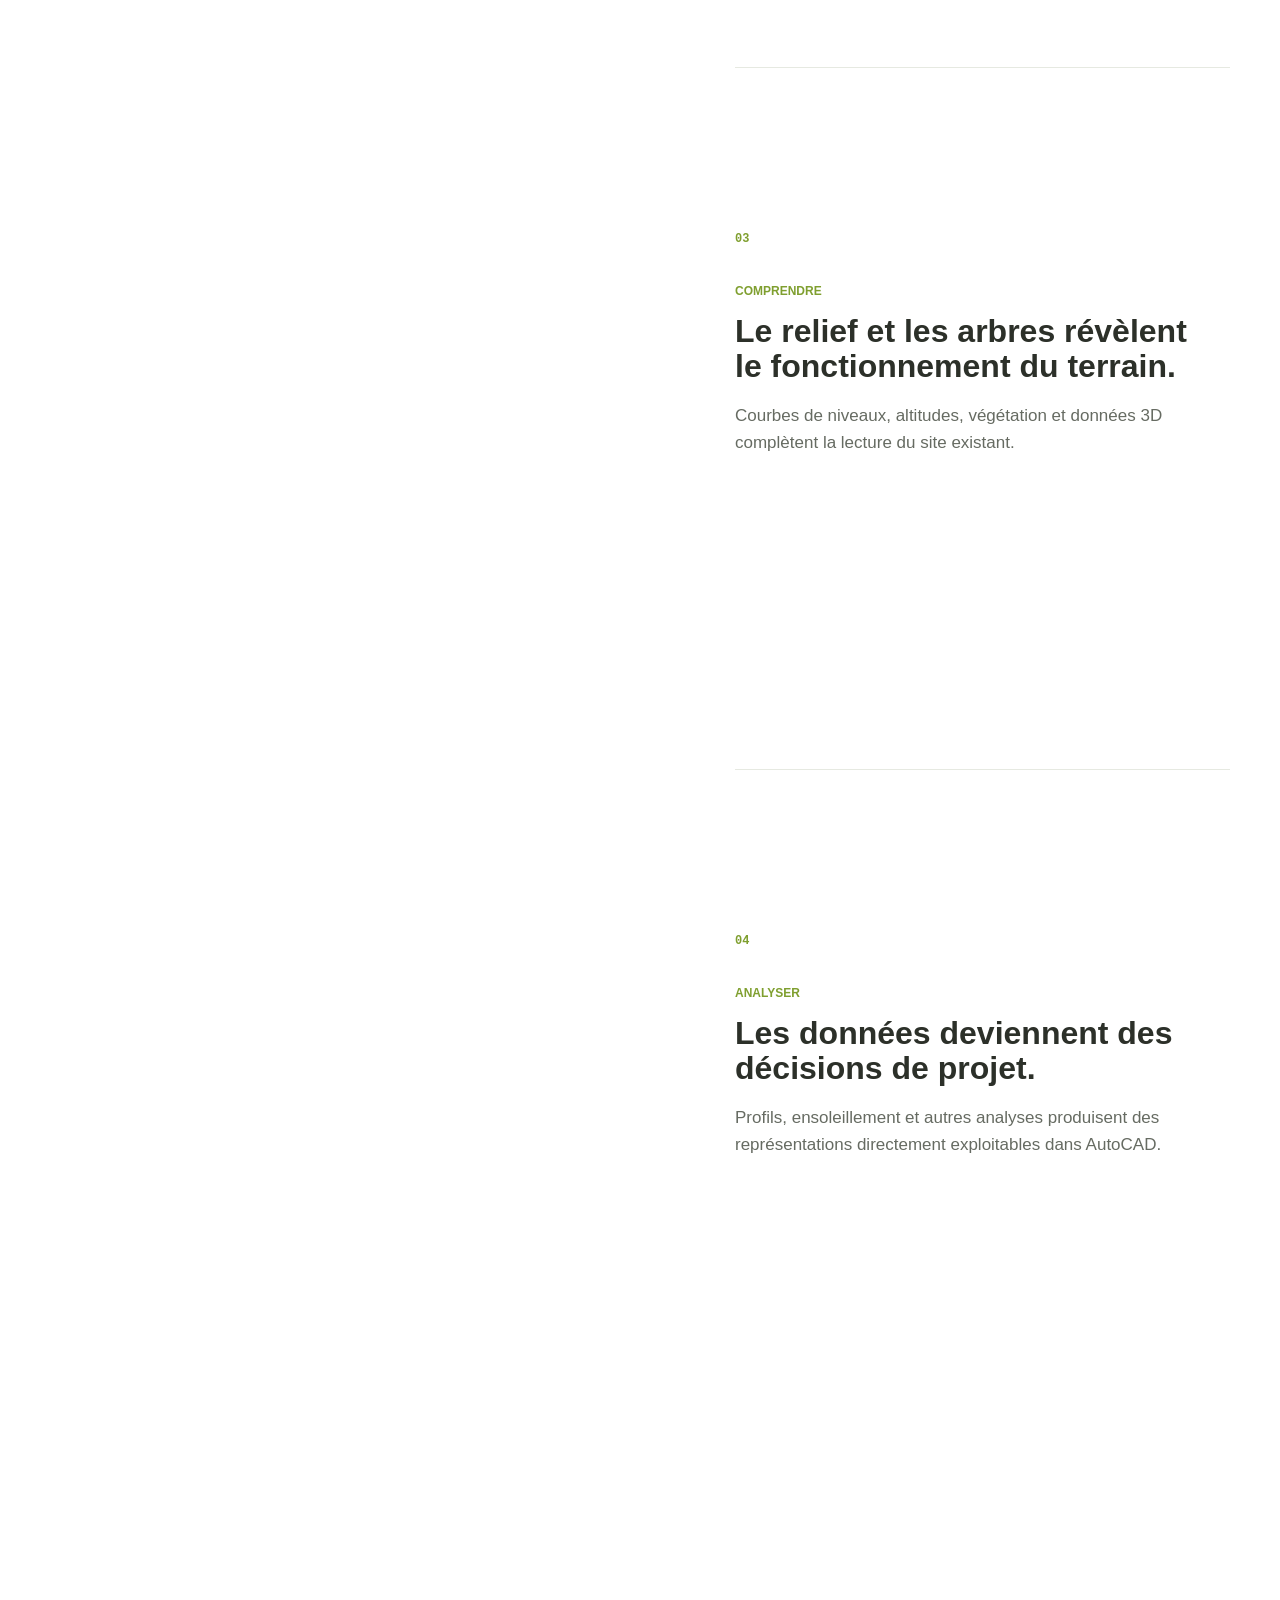
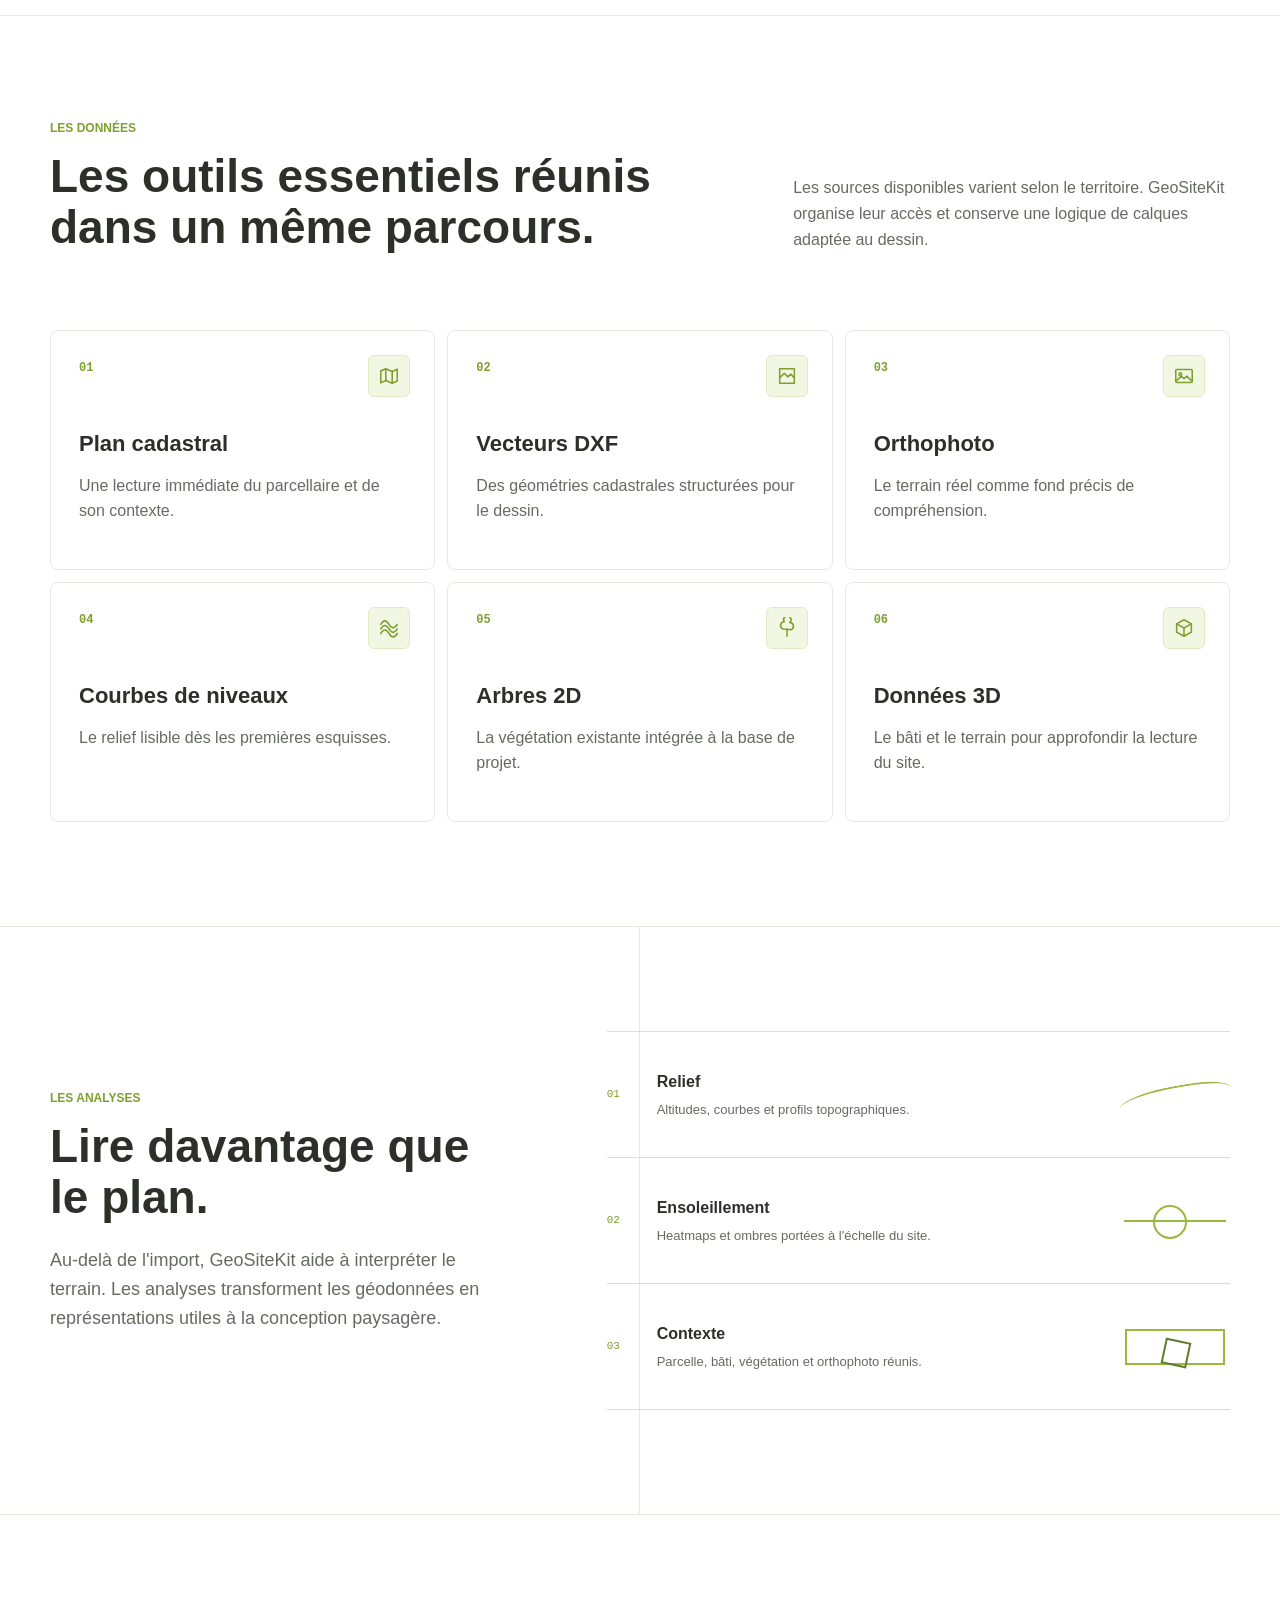
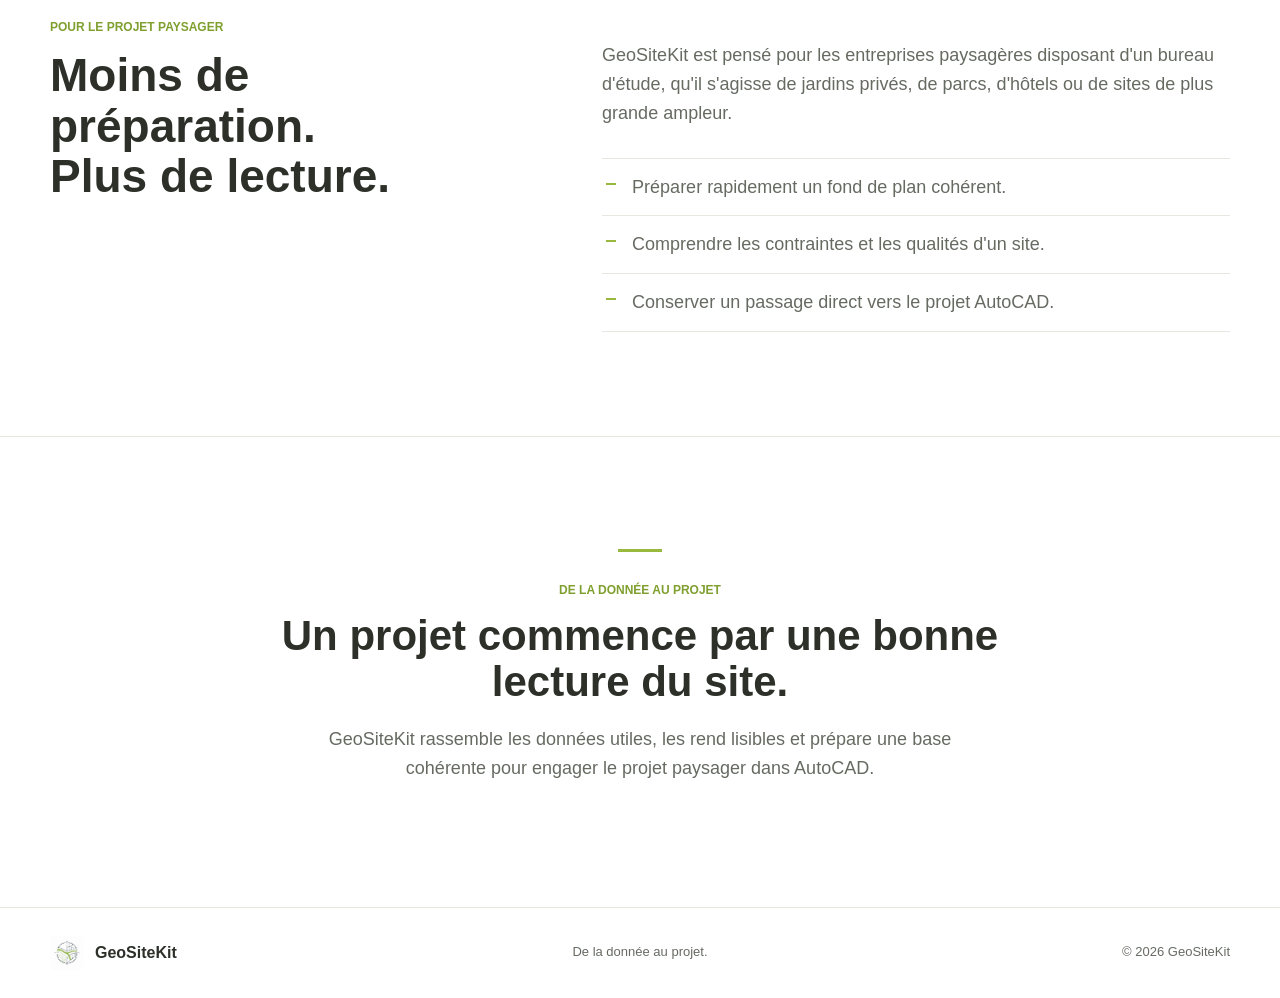
==== commit 691b0533: "Actualiser le cache du plan cadastral" ====
--- a/index.html
+++ b/index.html
@@ -11,7 +11,7 @@
   <meta property="og:image" content="https://www.geositekit.ch/assets/geositekit-mark-light.png?v=20260804">
   <title>GeoSiteKit - De la donnée au projet</title>
   <link rel="icon" href="assets/geositekit-mark-light.png?v=20260804" type="image/png">
-  <link rel="stylesheet" href="styles.css?v=20260820">
+  <link rel="stylesheet" href="styles.css?v=20260822">
 </head>
 <body>
   <a class="skip-link" href="#main">Aller au contenu</a>
@@ -382,11 +382,11 @@
     </div>
   </footer>
 
-  <script src="assets/ursy-scene.js?v=20260820"></script>
-  <script src="assets/ursy-hero-parcels.js?v=20260820"></script>
-  <script src="assets/ursy-hero-buildings.js?v=20260820"></script>
-  <script src="assets/ursy-hero-contours.js?v=20260820"></script>
-  <script src="assets/ursy-hero-core.js?v=20260820"></script>
+  <script src="assets/ursy-scene.js?v=20260821"></script>
+  <script src="assets/ursy-hero-parcels.js?v=20260821"></script>
+  <script src="assets/ursy-hero-buildings.js?v=20260821"></script>
+  <script src="assets/ursy-hero-contours.js?v=20260821"></script>
+  <script src="assets/ursy-hero-core.js?v=20260821"></script>
   <script src="script.js?v=20260811"></script>
 </body>
 </html>
--- a/styles.css
+++ b/styles.css
@@ -814,13 +814,6 @@
   font-weight: 700;
 }
 
-.overlay-cadastre,
-.map-selection,
-.overlay-relief {
-  scale: 0.83636 1;
-  transform-origin: center;
-}
-
 .layer-stage[data-active="1"] .overlay-cadastre,
 .layer-stage[data-active="2"] .overlay-cadastre,
 .layer-stage[data-active="3"] .overlay-cadastre {
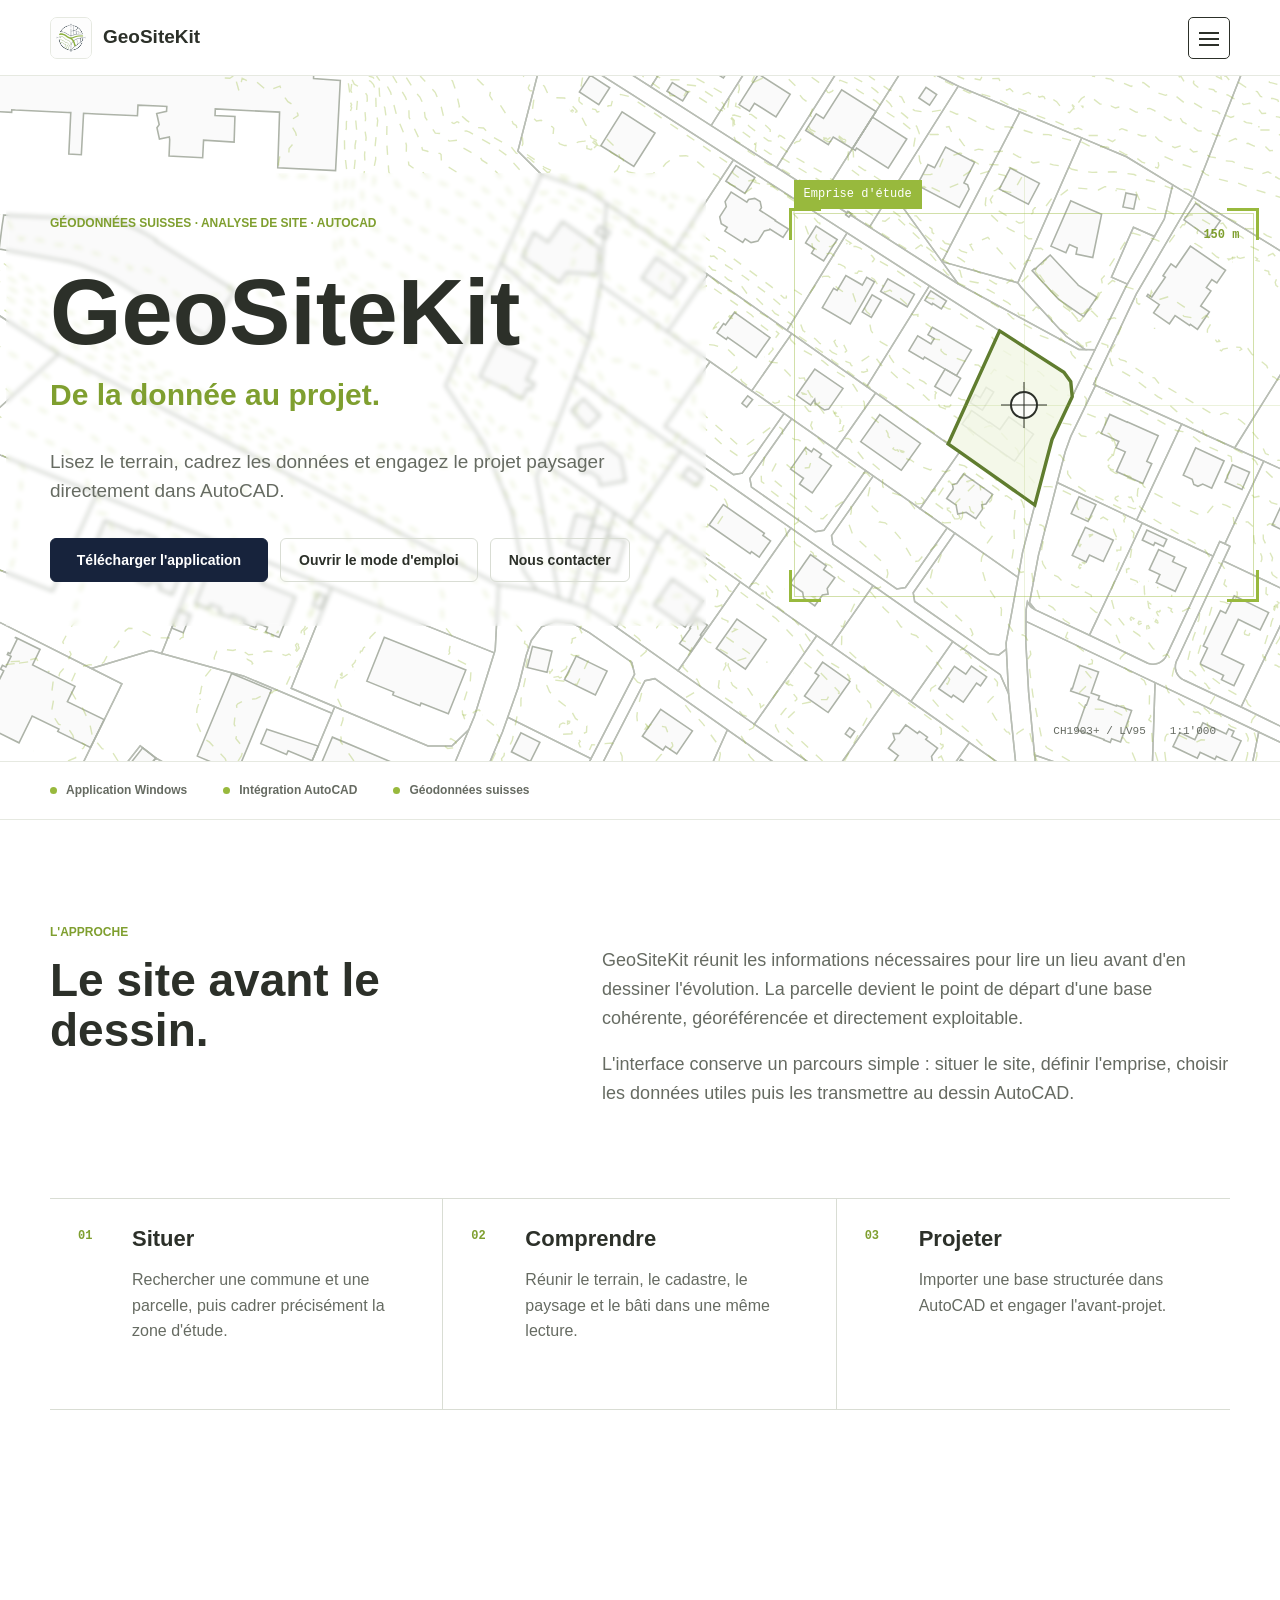
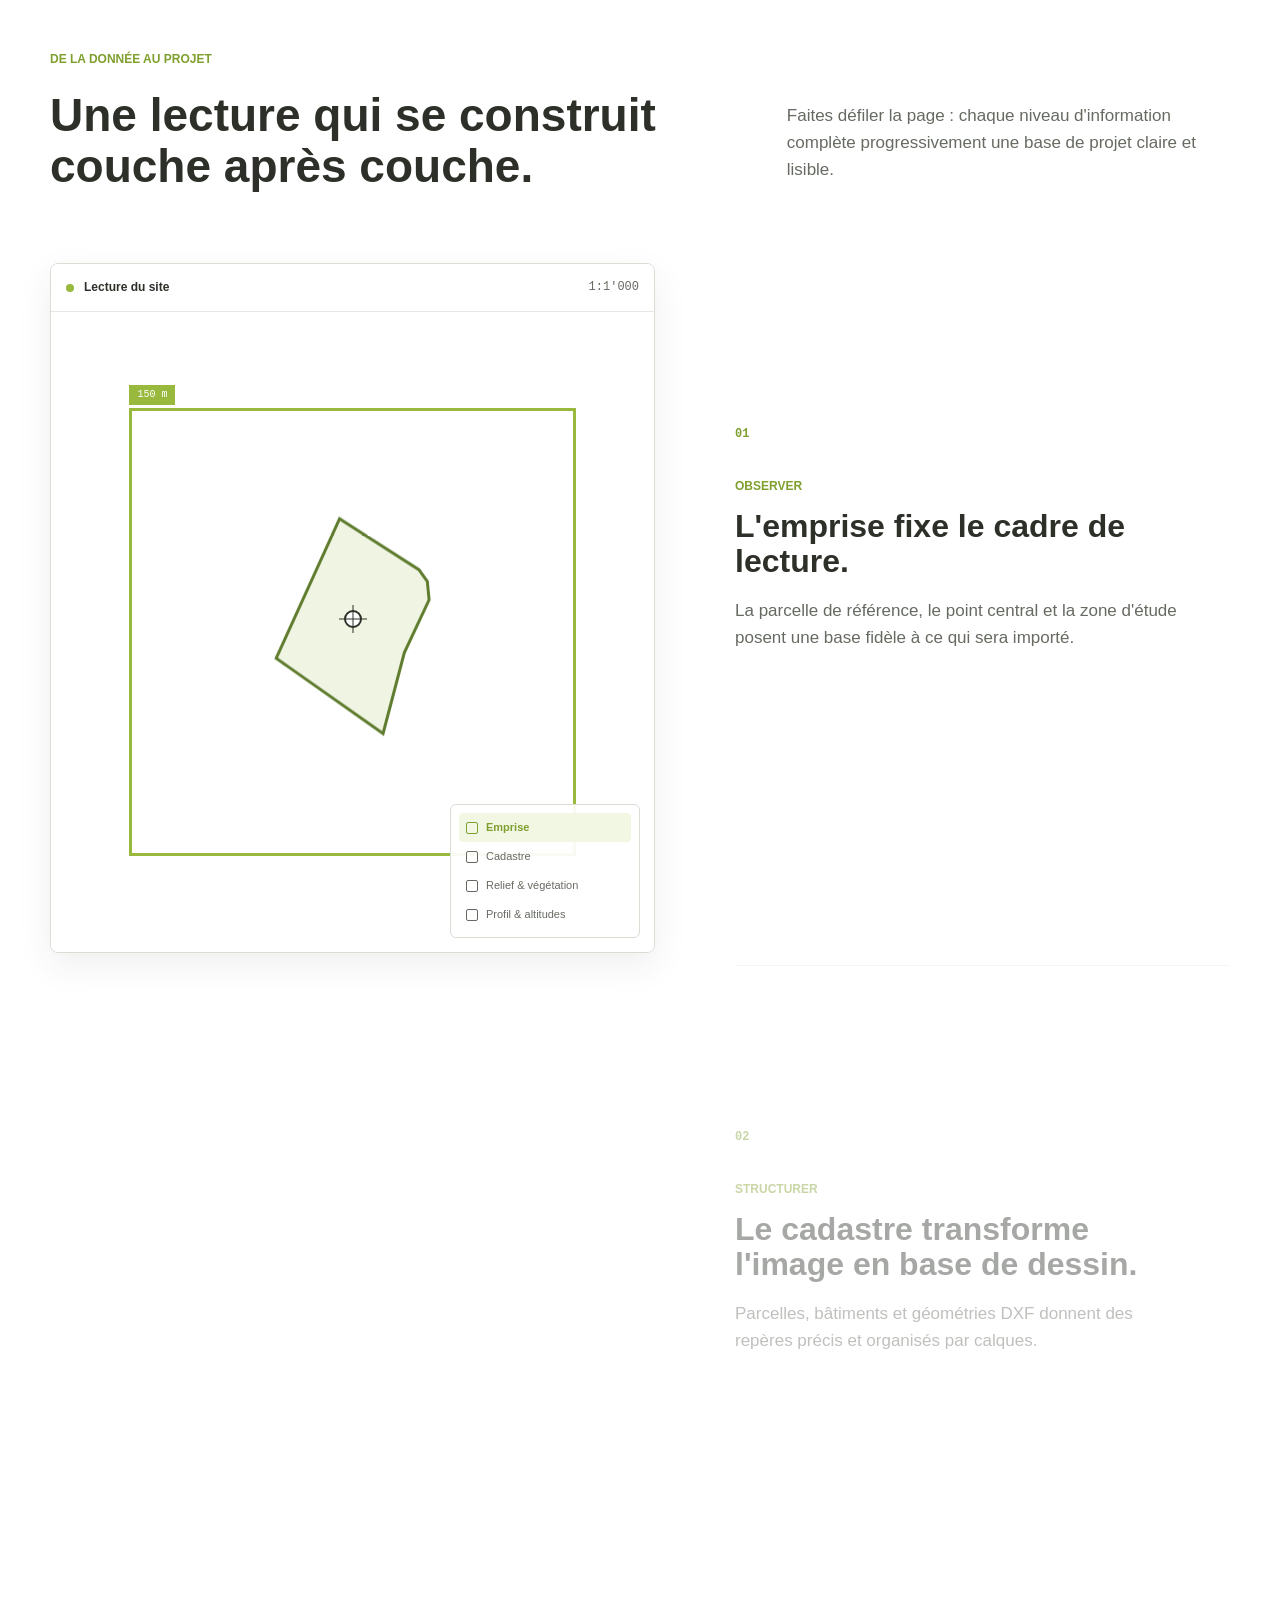
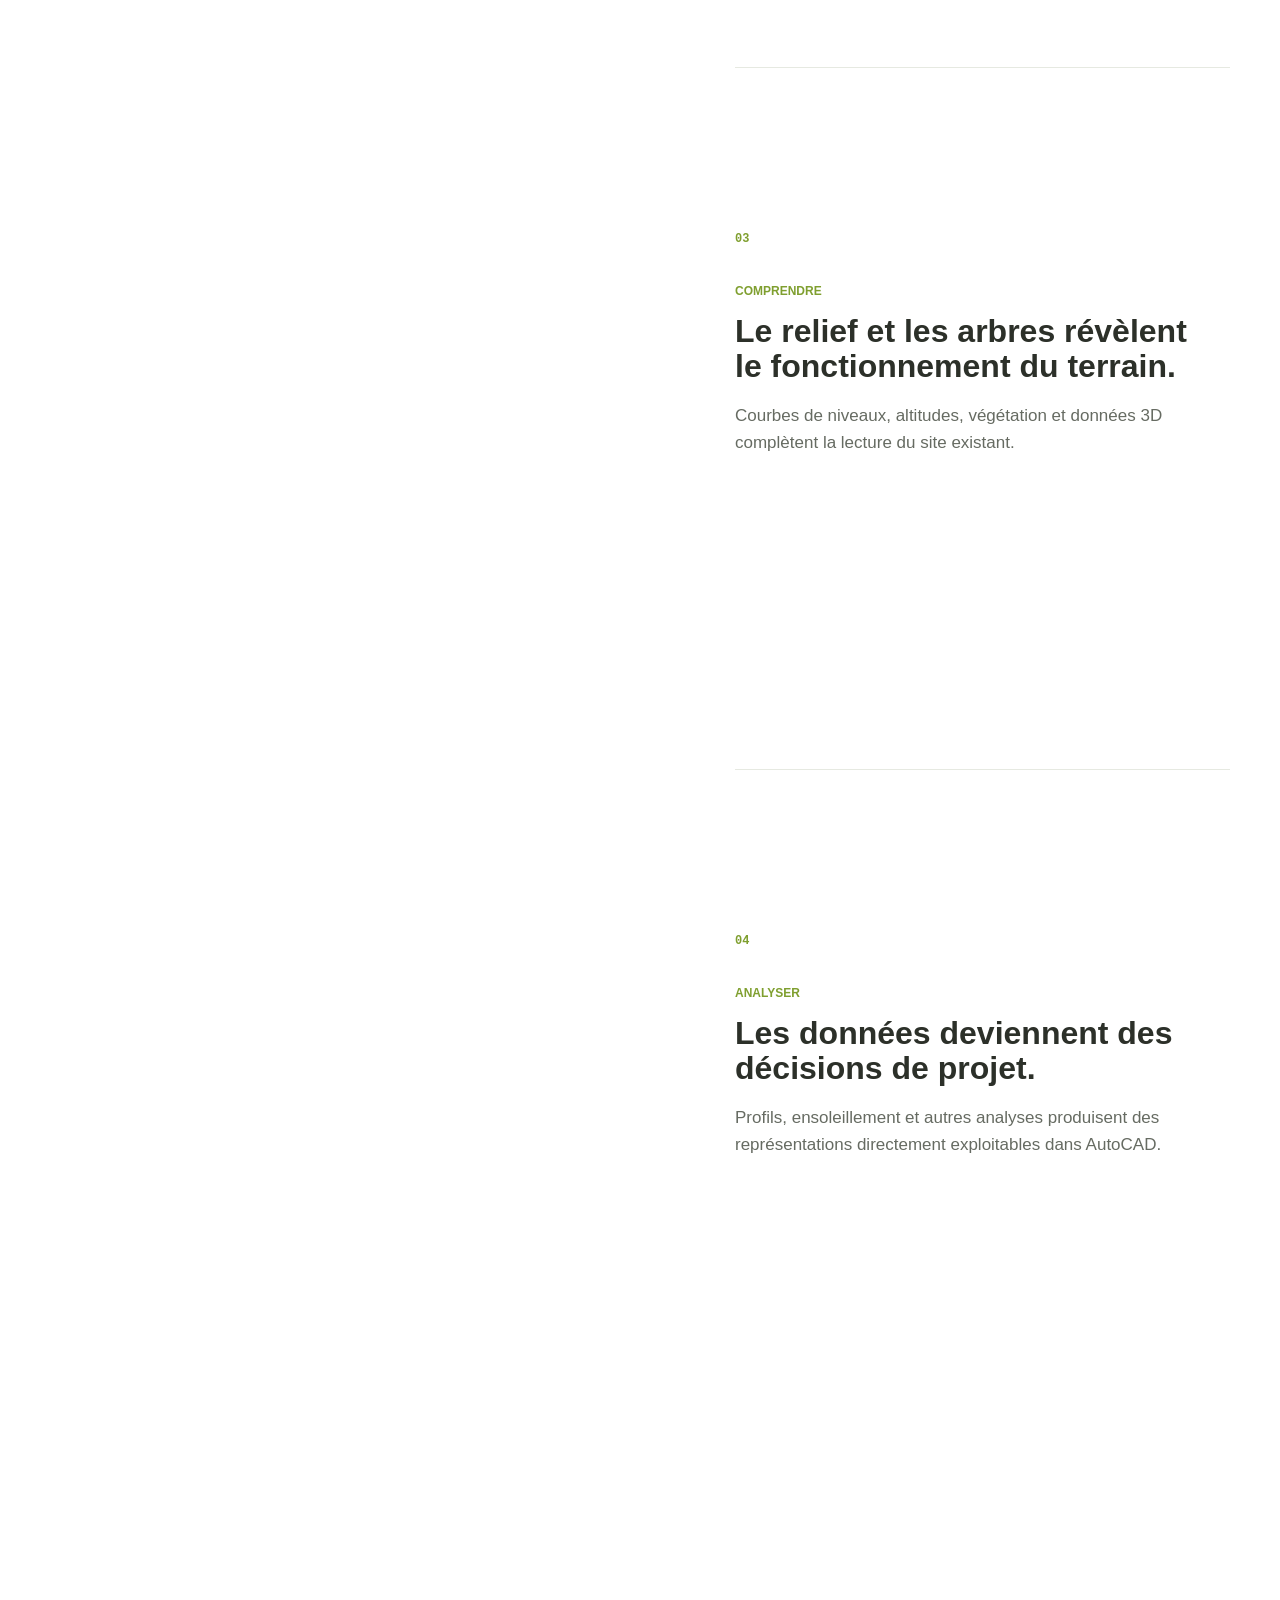
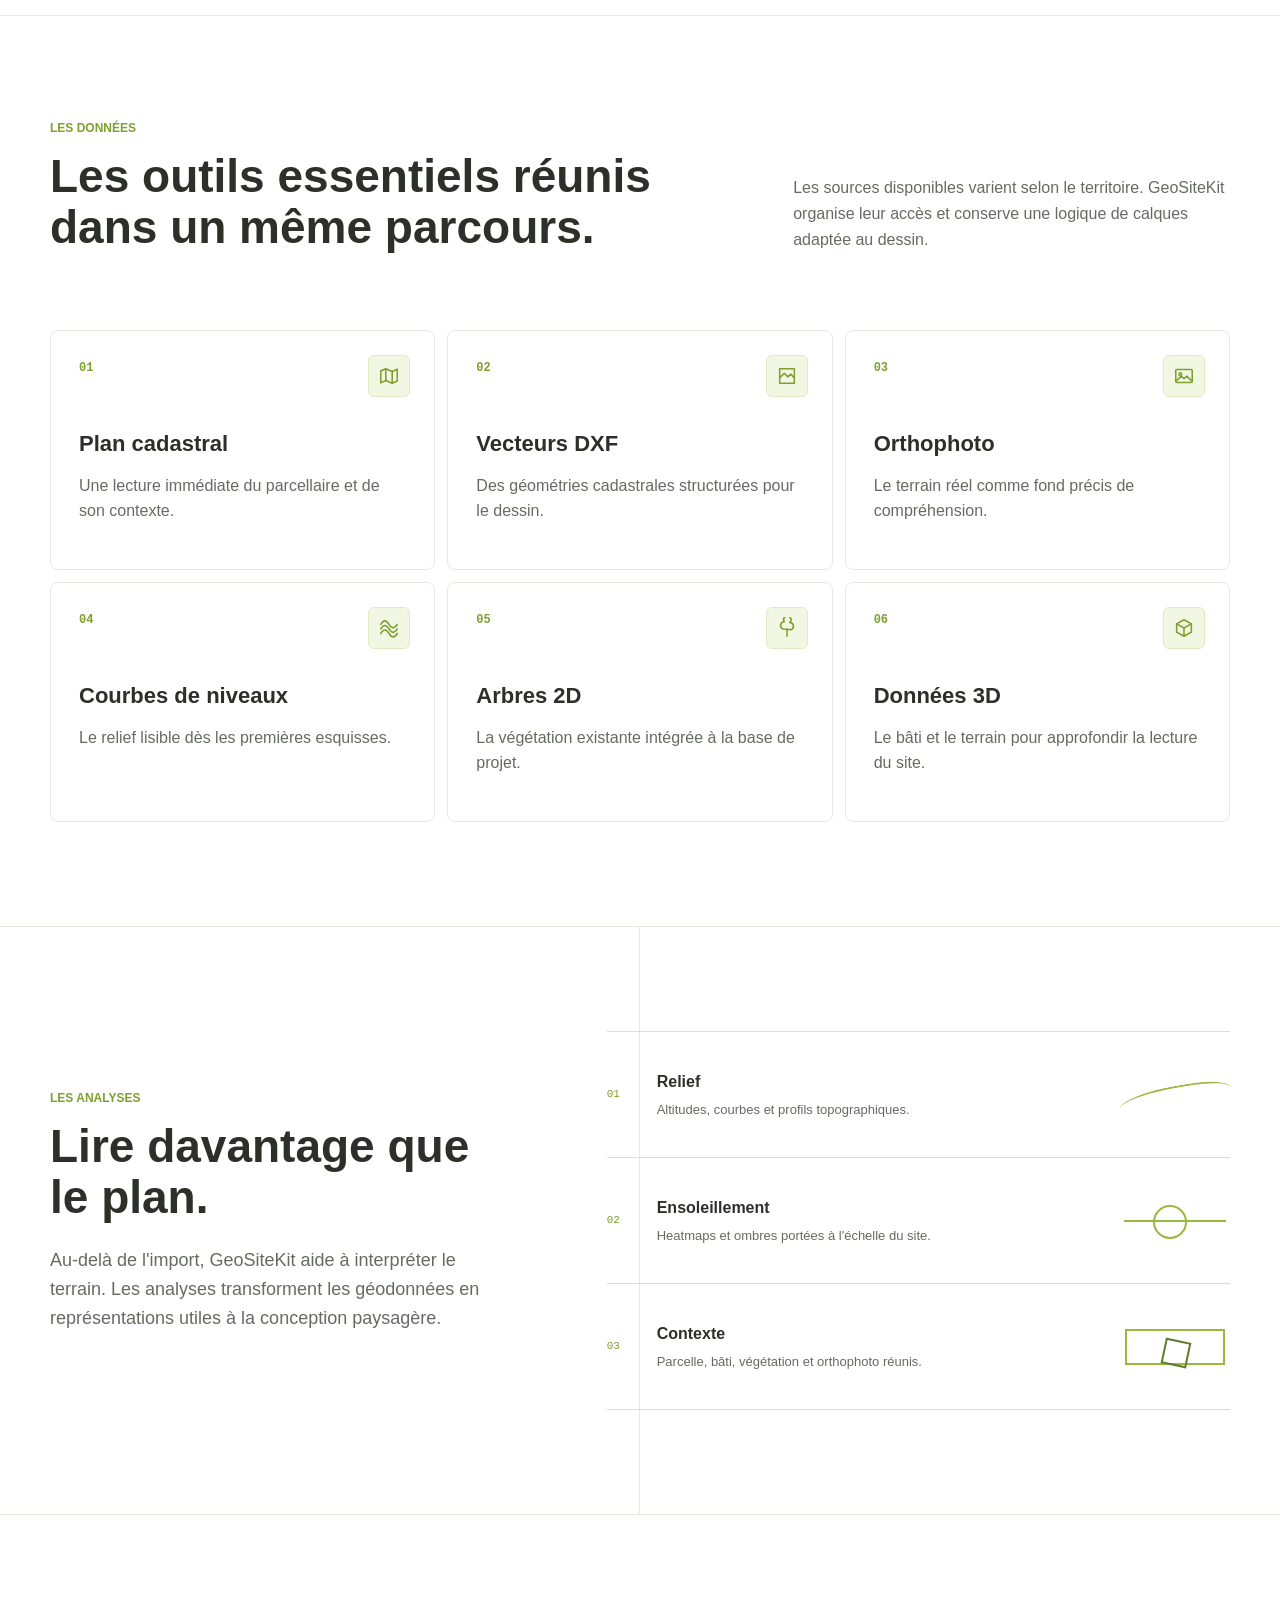
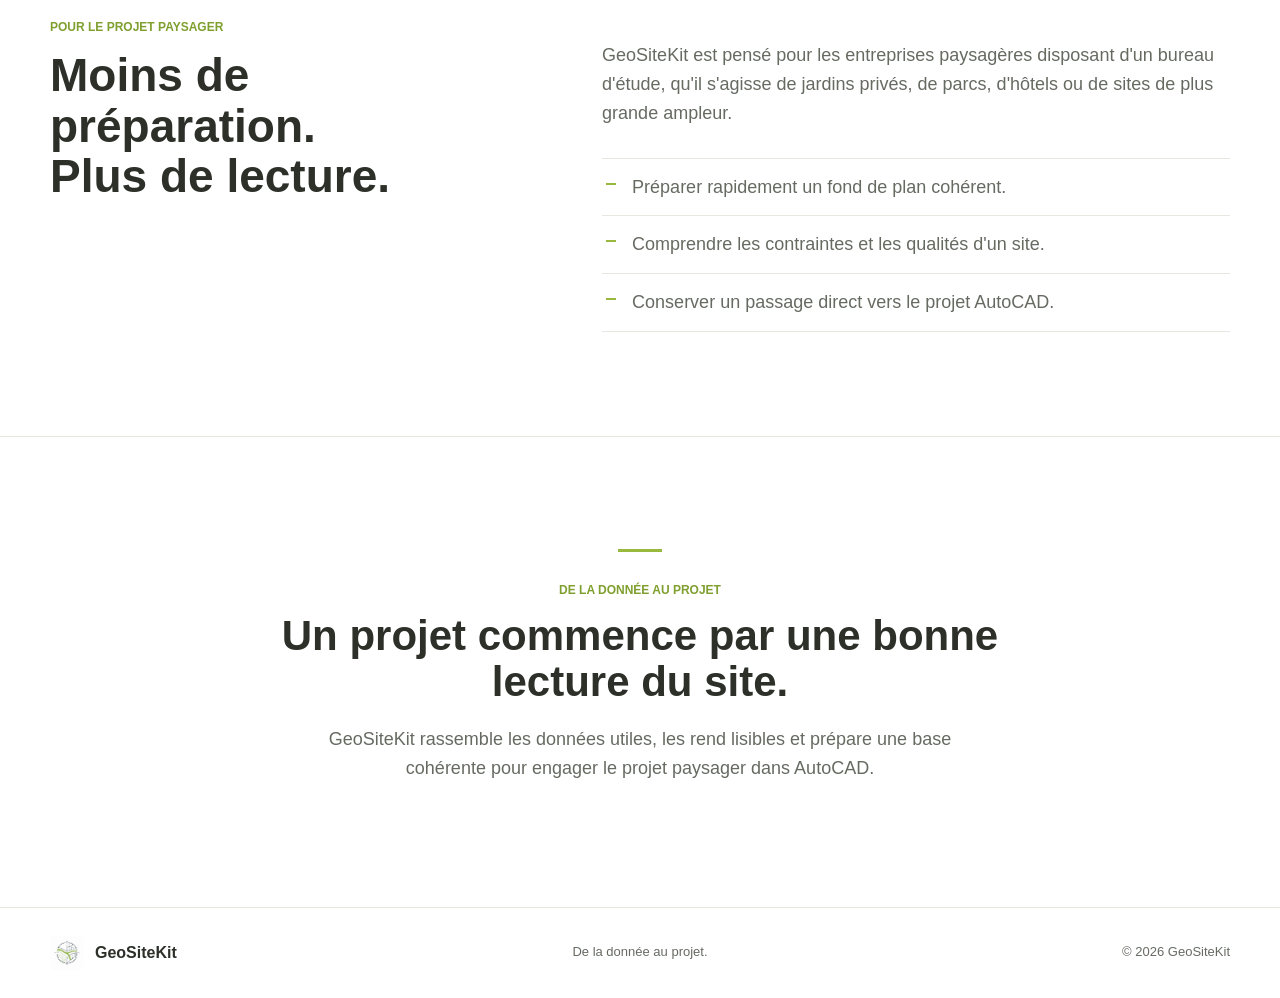
==== commit 589d251f: "Mettre à jour le guide public et le parcours d’installation" ====
--- a/index.html
+++ b/index.html
@@ -11,14 +11,14 @@
   <meta property="og:image" content="https://www.geositekit.ch/assets/geositekit-mark-light.png?v=20260804">
   <title>GeoSiteKit - De la donnée au projet</title>
   <link rel="icon" href="assets/geositekit-mark-light.png?v=20260804" type="image/png">
-  <link rel="stylesheet" href="styles.css?v=20260822">
+  <link rel="stylesheet" href="styles.css?v=20260821b">
 </head>
 <body>
   <a class="skip-link" href="#main">Aller au contenu</a>
 
   <header class="site-header" id="site-header">
     <div class="nav-shell">
-      <a class="brand" href="#top" aria-label="GeoSiteKit, accueil">
+      <a class="brand" href="index.html" aria-label="GeoSiteKit, accueil">
         <span class="brand-mark" aria-hidden="true">
           <img src="assets/geositekit-mark-light.png?v=20260804" alt="" width="44" height="44">
         </span>
@@ -30,11 +30,9 @@
       </button>
 
       <nav class="primary-nav" id="primary-nav" aria-label="Navigation principale">
-        <a href="#approche">Approche</a>
-        <a href="#donnees">Données</a>
-        <a href="#analyse">Analyses</a>
+        <a href="index.html" aria-current="page">Accueil</a>
         <a href="mode-emploi.html">Guide d'utilisation</a>
-        <a href="telechargement.html" class="nav-download">Télécharger</a>
+        <a href="telechargement.html">Télécharger</a>
         <a href="contact.html">Contact</a>
       </nav>
     </div>
@@ -75,7 +73,7 @@
           </div>
           <p class="hero-copy">Lisez le terrain, cadrez les données et engagez le projet paysager directement dans AutoCAD.</p>
           <div class="hero-actions">
-            <a class="button button-primary button-download" href="telechargement.html?download=1">Télécharger l'application</a>
+            <a class="button button-download button-download-secondary" href="telechargement.html?download=1">Télécharger l'application</a>
             <a class="button button-ghost" href="mode-emploi.html">Ouvrir le mode d'emploi</a>
             <a class="button button-ghost" href="contact.html">Nous contacter</a>
           </div>
--- a/styles.css
+++ b/styles.css
@@ -194,12 +194,6 @@
   outline: none;
 }
 
-.primary-nav .nav-download {
-  color: var(--accent-dark);
-  font-weight: 750;
-}
-
-
 .nav-toggle {
   display: block;
   width: 42px;
@@ -528,6 +522,19 @@
 .button-primary:hover,
 .button-primary:focus-visible {
   background: var(--accent-dark);
+}
+
+.button-download-secondary {
+  border-color: #17233c;
+  background: #17233c;
+  color: #ffffff;
+}
+
+.button-download-secondary:hover,
+.button-download-secondary:focus-visible {
+  border-color: #0f172a;
+  background: #0f172a;
+  color: #ffffff;
 }
 
 .button-ghost {
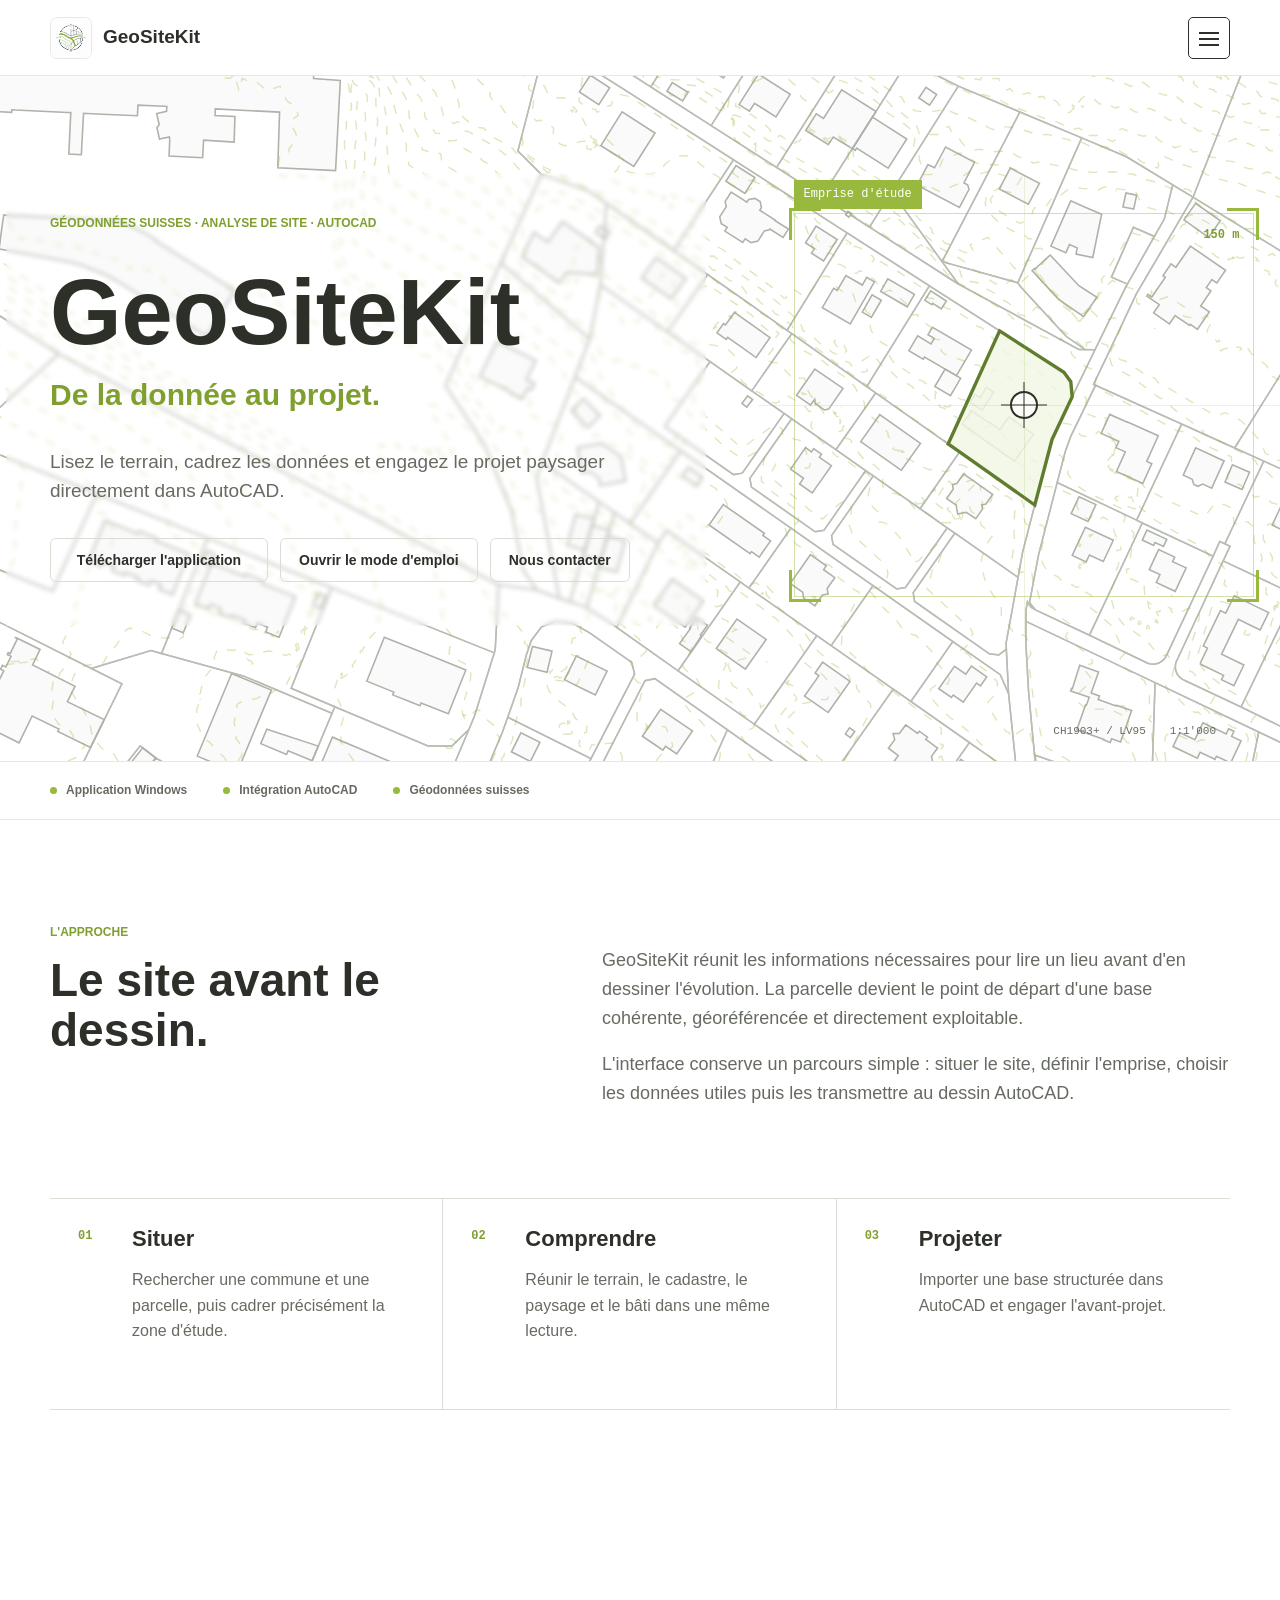
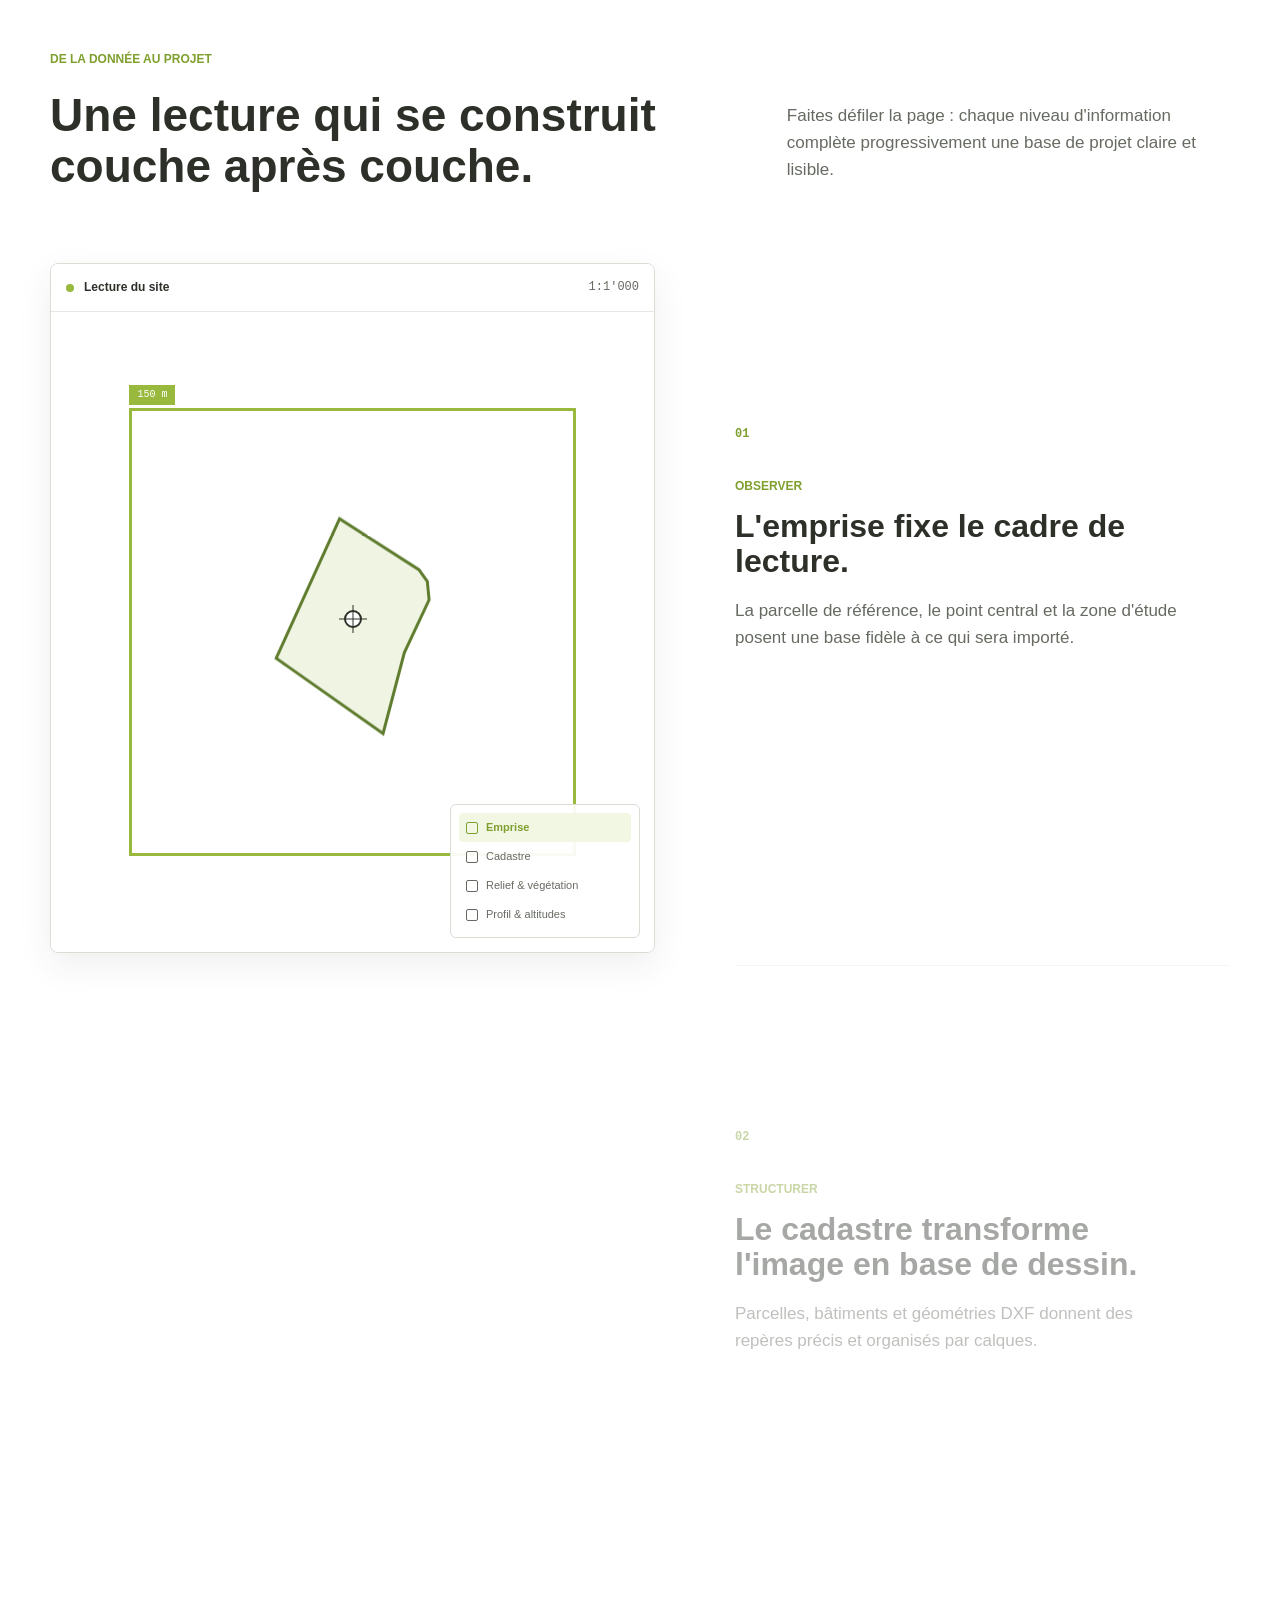
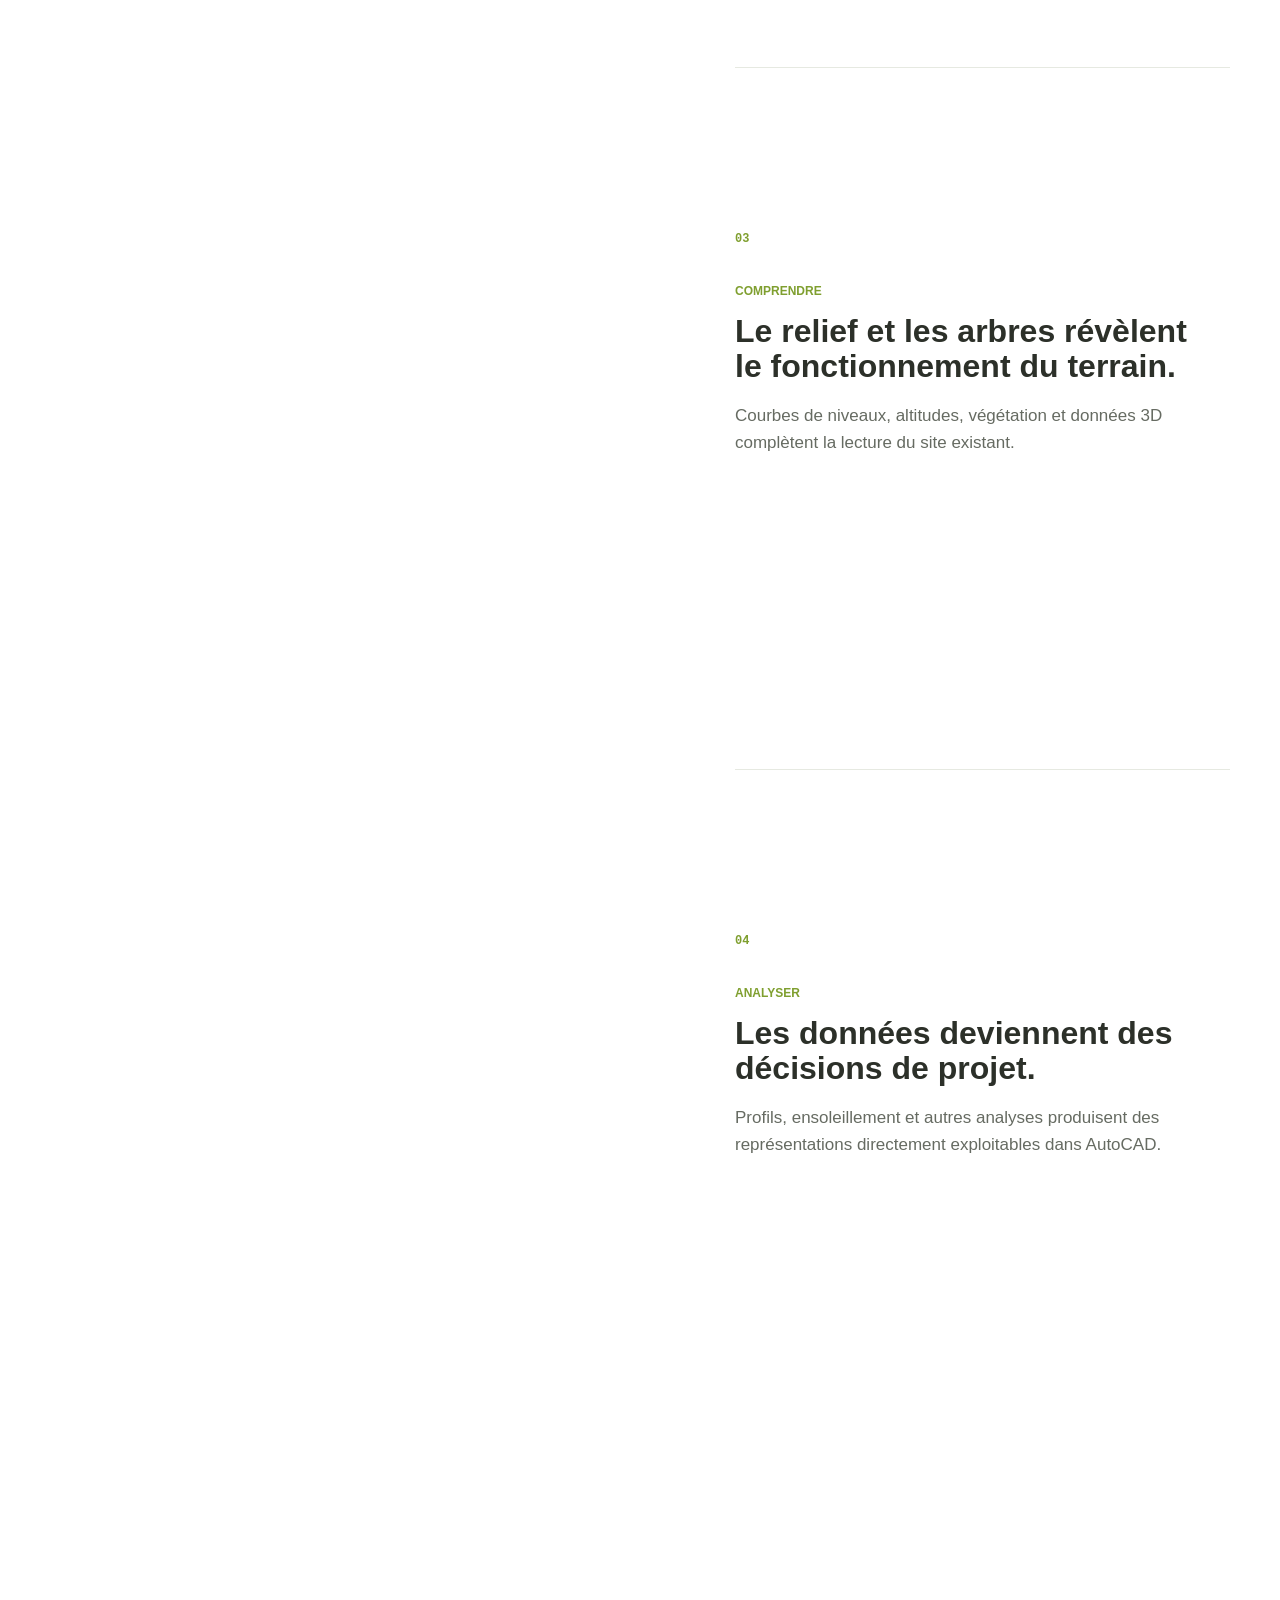
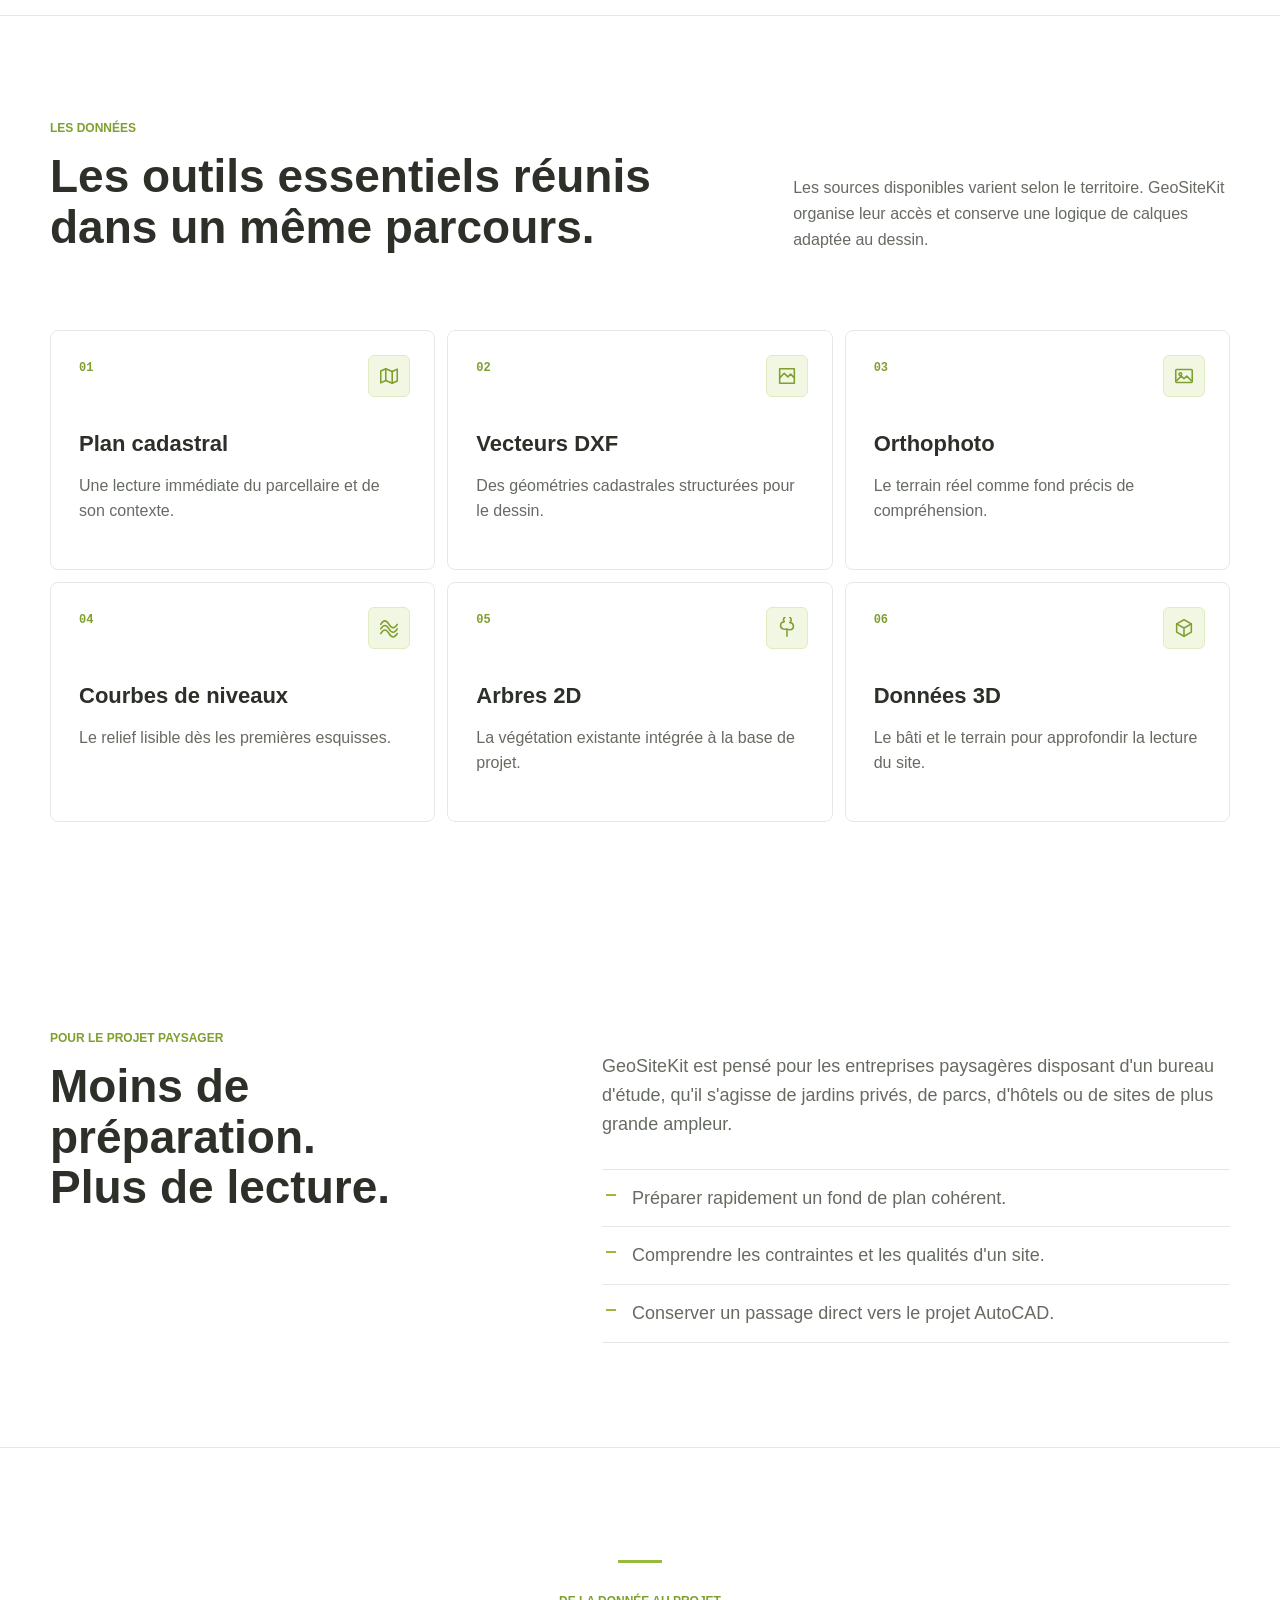
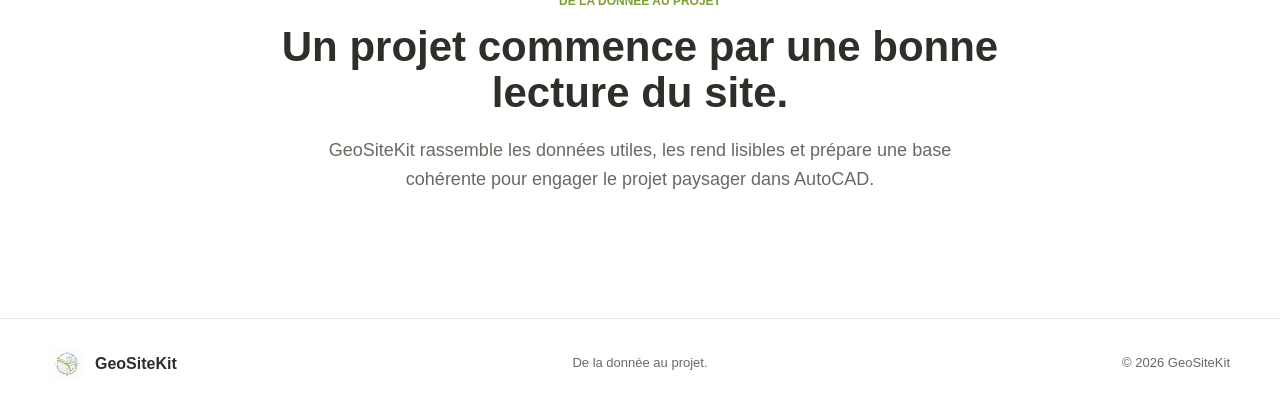
==== commit 5628fe8a: "Publish updated GeoSiteKit website" ====
--- a/index.html
+++ b/index.html
@@ -31,6 +31,8 @@
 
       <nav class="primary-nav" id="primary-nav" aria-label="Navigation principale">
         <a href="index.html" aria-current="page">Accueil</a>
+        <a href="approche.html">L’approche</a>
+        <a href="automatisations.html">Automatisations</a>
         <a href="mode-emploi.html">Guide d'utilisation</a>
         <a href="telechargement.html">Télécharger</a>
         <a href="contact.html">Contact</a>
@@ -73,7 +75,7 @@
           </div>
           <p class="hero-copy">Lisez le terrain, cadrez les données et engagez le projet paysager directement dans AutoCAD.</p>
           <div class="hero-actions">
-            <a class="button button-download button-download-secondary" href="telechargement.html?download=1">Télécharger l'application</a>
+            <a class="button button-ghost button-download" href="telechargement.html?download=1">Télécharger l'application</a>
             <a class="button button-ghost" href="mode-emploi.html">Ouvrir le mode d'emploi</a>
             <a class="button button-ghost" href="contact.html">Nous contacter</a>
           </div>
@@ -314,34 +316,6 @@
       </div>
     </section>
 
-    <section class="analysis section" id="analyse" aria-labelledby="analysis-title">
-      <div class="section-shell analysis-grid">
-        <div class="analysis-copy reveal">
-          <p class="section-label section-label-light">Les analyses</p>
-          <h2 id="analysis-title">Lire davantage que le plan.</h2>
-          <p>Au-delà de l'import, GeoSiteKit aide à interpréter le terrain. Les analyses transforment les géodonnées en représentations utiles à la conception paysagère.</p>
-        </div>
-
-        <div class="analysis-board reveal" aria-label="Exemples d'analyses GeoSiteKit">
-          <div class="analysis-row">
-            <span>01</span>
-            <div><strong>Relief</strong><small>Altitudes, courbes et profils topographiques.</small></div>
-            <i class="analysis-line analysis-line-profile" aria-hidden="true"></i>
-          </div>
-          <div class="analysis-row">
-            <span>02</span>
-            <div><strong>Ensoleillement</strong><small>Heatmaps et ombres portées à l'échelle du site.</small></div>
-            <i class="analysis-line analysis-line-sun" aria-hidden="true"></i>
-          </div>
-          <div class="analysis-row">
-            <span>03</span>
-            <div><strong>Contexte</strong><small>Parcelle, bâti, végétation et orthophoto réunis.</small></div>
-            <i class="analysis-line analysis-line-context" aria-hidden="true"></i>
-          </div>
-        </div>
-      </div>
-    </section>
-
     <section class="project section">
       <div class="section-shell project-grid reveal">
         <div>
--- a/styles.css
+++ b/styles.css
@@ -1152,125 +1152,6 @@
   margin-bottom: 54px;
 }
 
-.analysis {
-  position: relative;
-  overflow: hidden;
-  border-top: 1px solid var(--border);
-  border-bottom: 1px solid var(--border);
-  background: #ffffff;
-  color: var(--text);
-}
-
-.analysis::before {
-  position: absolute;
-  top: 0;
-  bottom: 0;
-  left: calc(50% - 1px);
-  width: 1px;
-  background: var(--border);
-  content: "";
-}
-
-.analysis-grid {
-  display: grid;
-  grid-template-columns: minmax(320px, 0.85fr) minmax(440px, 1.15fr);
-  gap: 96px;
-  align-items: center;
-}
-
-.section-label-light {
-  color: var(--accent-dark);
-}
-
-.analysis-copy > p:last-child {
-  max-width: 590px;
-  color: var(--muted);
-  font-size: 18px;
-}
-
-.analysis-board {
-  border-top: 1px solid var(--border-strong);
-}
-
-.analysis-row {
-  min-height: 126px;
-  display: grid;
-  grid-template-columns: 34px minmax(210px, 1fr) 110px;
-  gap: 16px;
-  align-items: center;
-  border-bottom: 1px solid var(--border-strong);
-}
-
-.analysis-row > span {
-  color: var(--accent-dark);
-  font-family: Consolas, "Courier New", monospace;
-  font-size: 11px;
-}
-
-.analysis-row strong,
-.analysis-row small {
-  display: block;
-}
-
-.analysis-row small {
-  margin-top: 5px;
-  color: var(--muted);
-  font-size: 13px;
-}
-
-.analysis-line {
-  position: relative;
-  width: 100%;
-  height: 50px;
-  display: block;
-}
-
-.analysis-line::before,
-.analysis-line::after {
-  position: absolute;
-  content: "";
-}
-
-.analysis-line-profile::before {
-  right: 0;
-  bottom: 8px;
-  left: 0;
-  height: 24px;
-  border-top: 2px solid var(--accent);
-  border-radius: 50% 42% 0 0;
-  transform: skewY(-10deg);
-}
-
-.analysis-line-sun::before {
-  top: 9px;
-  left: 33px;
-  width: 30px;
-  height: 30px;
-  border: 2px solid var(--accent);
-  border-radius: 50%;
-}
-
-.analysis-line-sun::after {
-  top: 24px;
-  right: 4px;
-  left: 4px;
-  height: 2px;
-  background: var(--accent);
-}
-
-.analysis-line-context::before {
-  inset: 7px 5px;
-  border: 2px solid var(--import);
-}
-
-.analysis-line-context::after {
-  top: 18px;
-  left: 43px;
-  width: 22px;
-  height: 22px;
-  border: 2px solid var(--parcel);
-  transform: rotate(12deg);
-}
 
 .project {
   background: #ffffff;
@@ -1410,9 +1291,6 @@
     gap: 48px;
   }
 
-  .analysis-grid {
-    gap: 60px;
-  }
 }
 
 @media (max-width: 860px) {
@@ -1485,7 +1363,6 @@
 
   .approach-grid,
   .section-heading,
-  .analysis-grid,
   .project-grid,
   .layer-intro {
     grid-template-columns: 1fr;
@@ -1536,10 +1413,6 @@
     padding: 34px 0 42vh;
     background: rgba(255, 255, 255, 0.97);
     scroll-margin-top: calc(54vh + 86px);
-  }
-
-  .analysis::before {
-    display: none;
   }
 
 }
@@ -1726,15 +1599,6 @@
     min-height: 220px;
   }
 
-  .analysis-row {
-    min-height: 138px;
-    grid-template-columns: 28px 1fr;
-  }
-
-  .analysis-line {
-    display: none;
-  }
-
   .conclusion-section {
     padding: 82px 0 90px;
   }
@@ -1780,3 +1644,45 @@
     opacity: 1;
   }
 }
+
+/* Pages éditoriales : approche et automatisations. */
+.editorial-page { background: #fff; }
+.editorial-shell { width: min(calc(100% - 48px), 1180px); margin: 0 auto; }
+.editorial-hero { padding: 166px 0 96px; border-bottom: 1px solid var(--border); }
+.editorial-hero-grid { display: grid; grid-template-columns: minmax(0, 1fr) minmax(340px, .72fr); gap: 70px; align-items: center; }
+.approach-page .editorial-hero-grid { width: min(calc(100% - 48px), 1320px); grid-template-columns: minmax(0, .74fr) minmax(0, 1fr); gap: clamp(44px, 5vw, 80px); }
+.editorial-hero h1 { max-width: 780px; margin: 0 0 22px; font-size: clamp(46px, 7vw, 78px); line-height: .98; }
+.editorial-lead { max-width: 740px; margin: 0; color: var(--muted); font-size: clamp(18px, 2vw, 23px); line-height: 1.5; }
+.editorial-section { padding: 100px 0; }
+.editorial-section-tint { background: #f7f8f5; }
+.editorial-prose { max-width: 820px; margin: 0 auto; }
+.editorial-prose h2, .editorial-columns h2, .editorial-cta h2 { font-size: clamp(32px, 4vw, 50px); line-height: 1.08; }
+.editorial-prose > p:not(.section-label) { color: var(--muted); font-size: 19px; line-height: 1.7; }
+.editorial-columns { display: grid; grid-template-columns: repeat(3, 1fr); gap: 32px; }
+.editorial-columns article { padding-top: 22px; border-top: 1px solid var(--border-strong); }
+.editorial-columns article > span, .automation-number { color: var(--accent-dark); font-family: Consolas, "Courier New", monospace; font-size: 12px; font-weight: 700; }
+.editorial-columns h2 { margin: 18px 0 14px; font-size: 26px; }
+.editorial-columns p { margin: 0; color: var(--muted); line-height: 1.65; }
+.editorial-cta { padding: 74px 0 82px; border-top: 1px solid var(--border-strong); background: #f7f8f5; color: var(--text); }
+.editorial-cta-inner { display: grid; grid-template-columns: minmax(0, 1fr) 260px; gap: clamp(32px, 6vw, 96px); align-items: center; }
+.editorial-cta-copy { max-width: 700px; padding-left: 24px; border-left: 3px solid var(--accent); }
+.editorial-cta h2 { max-width: 670px; margin: 0 0 15px; }
+.editorial-cta-copy > p:last-child { max-width: 620px; margin: 0; color: var(--muted); font-size: 18px; line-height: 1.6; }
+.editorial-cta-actions { display: grid; gap: 12px; }
+.editorial-cta-actions .button { width: 100%; min-height: 52px; text-align: center; }
+.editorial-cta-actions .button-ghost { border-color: var(--accent-dark); background: #fff; color: var(--text); }
+.editorial-cta-actions .button-ghost:hover, .editorial-cta-actions .button-ghost:focus-visible { border-color: var(--accent-dark); background: var(--accent-soft); color: var(--accent-dark); }
+.approach-plan { overflow: hidden; border: 1px solid var(--border-strong); background: #fff; box-shadow: 0 18px 45px rgba(35, 53, 29, .06); }
+.approach-plan svg { display: block; width: 100%; height: auto; }
+.approach-plan text { font-family: Arial, Helvetica, sans-serif; }
+.approach-plan .plan-caption { fill: #526447; font-size: 11px; font-weight: 700; letter-spacing: .1em; }
+.approach-plan .plan-note { fill: #8a9387; font-size: 10px; font-weight: 600; letter-spacing: .07em; }
+.approach-plan .plan-site-label { fill: #5d793e; font-size: 11px; font-weight: 700; letter-spacing: .09em; }
+.automation-catalog { padding: 96px 0; }
+.automation-grid { display: grid; grid-template-columns: repeat(2, 1fr); gap: 22px; }
+.automation-grid article { min-height: 270px; padding: 34px; display: flex; flex-direction: column; border: 1px solid var(--border-strong); background: #fff; }
+.automation-grid h2 { margin: 16px 0 13px; font-size: 29px; }.automation-grid p { margin: 0; color: var(--muted); line-height: 1.6; }.automation-grid small { margin-top: auto; padding-top: 22px; color: var(--accent-dark); font-size: 12px; line-height: 1.45; }
+@media (max-width: 980px) { .approach-page .editorial-hero-grid { grid-template-columns: 1fr; gap: 42px; } .approach-plan { max-width: 780px; } }
+@media (max-width: 760px) { .editorial-shell { width: min(calc(100% - 32px), 1180px); }.editorial-hero { padding: 128px 0 72px; }.editorial-hero-grid, .editorial-columns, .automation-grid, .editorial-cta-inner { grid-template-columns: 1fr; gap: 28px; }.editorial-section, .automation-catalog { padding: 72px 0; }.editorial-cta { padding: 64px 0; }.editorial-cta-copy { padding-left: 18px; }.editorial-cta-actions { grid-template-columns: repeat(2, minmax(0, 1fr)); }.automation-grid article { min-height: 0; padding: 28px; } }
+@media (max-width: 760px) { .approach-page .editorial-hero-grid { width: min(calc(100% - 32px), 1320px); } }
+@media (max-width: 520px) { .editorial-cta-actions { grid-template-columns: 1fr; } }
